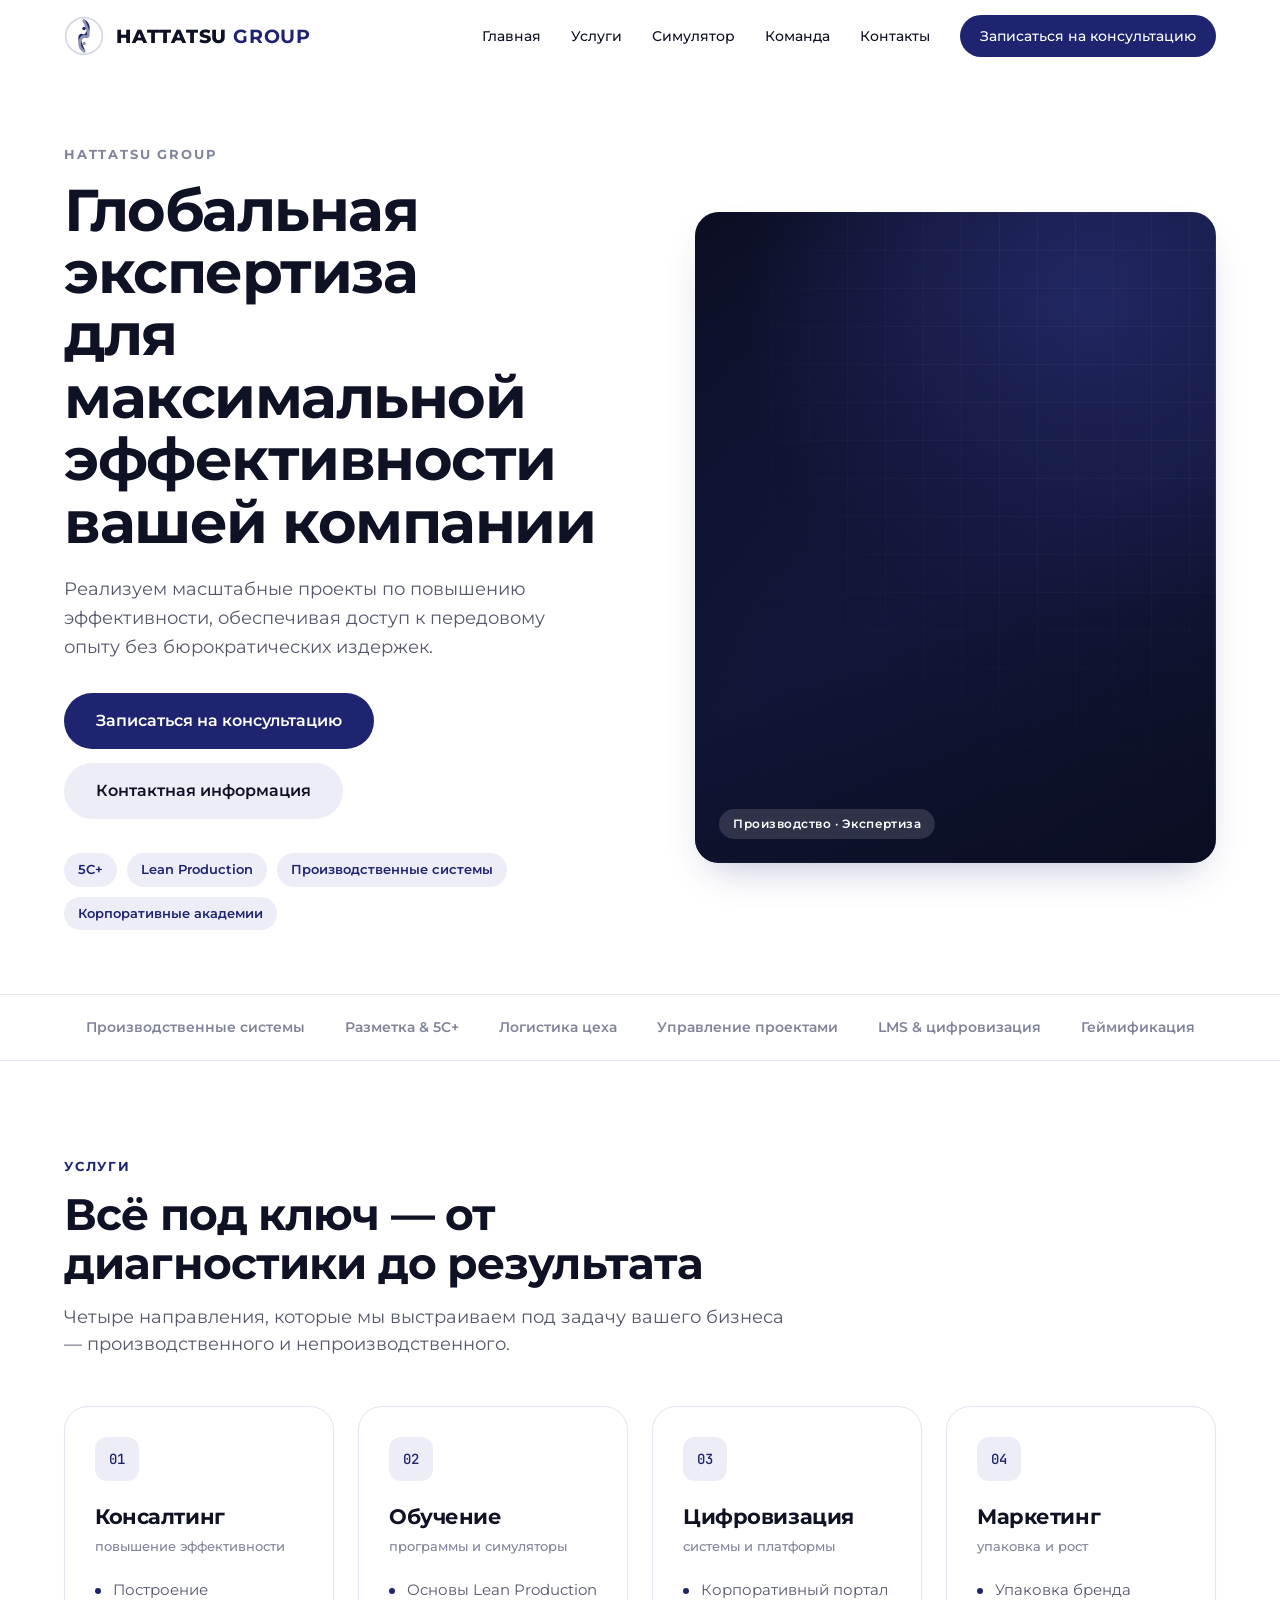
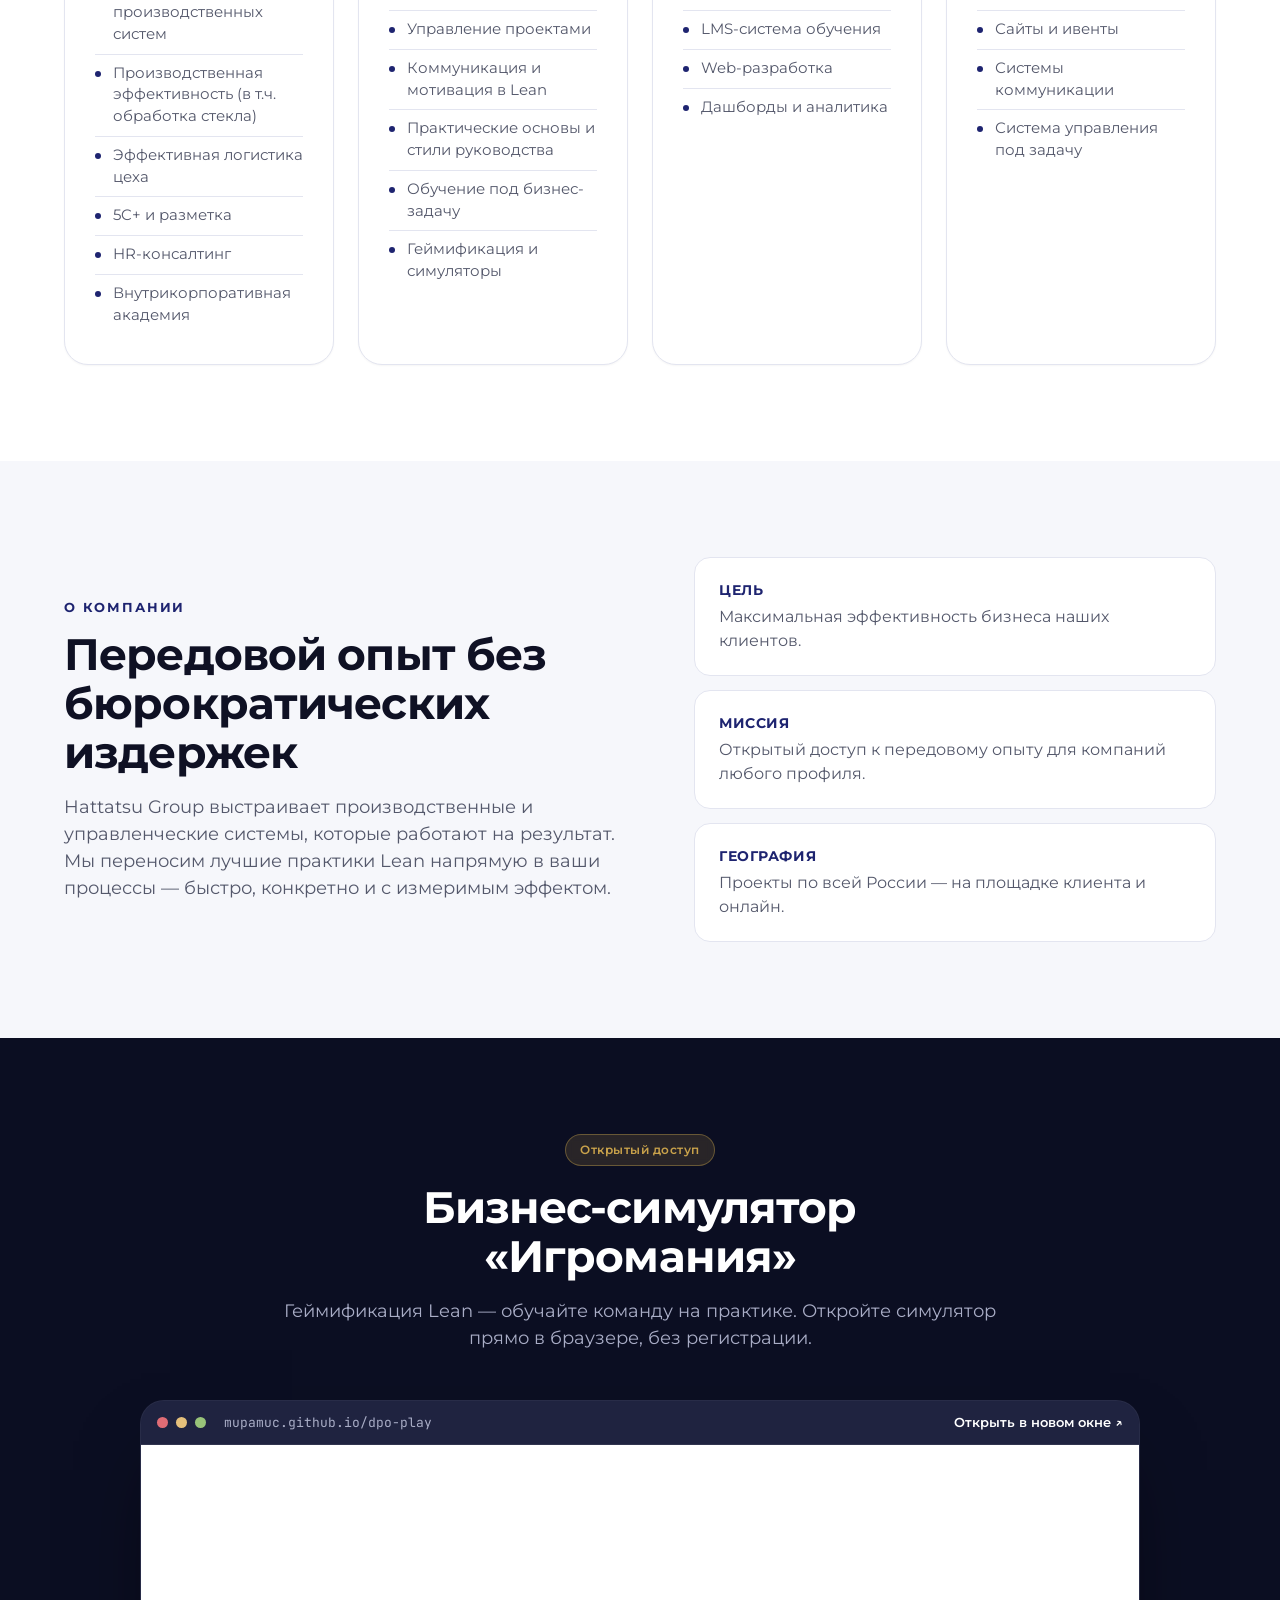
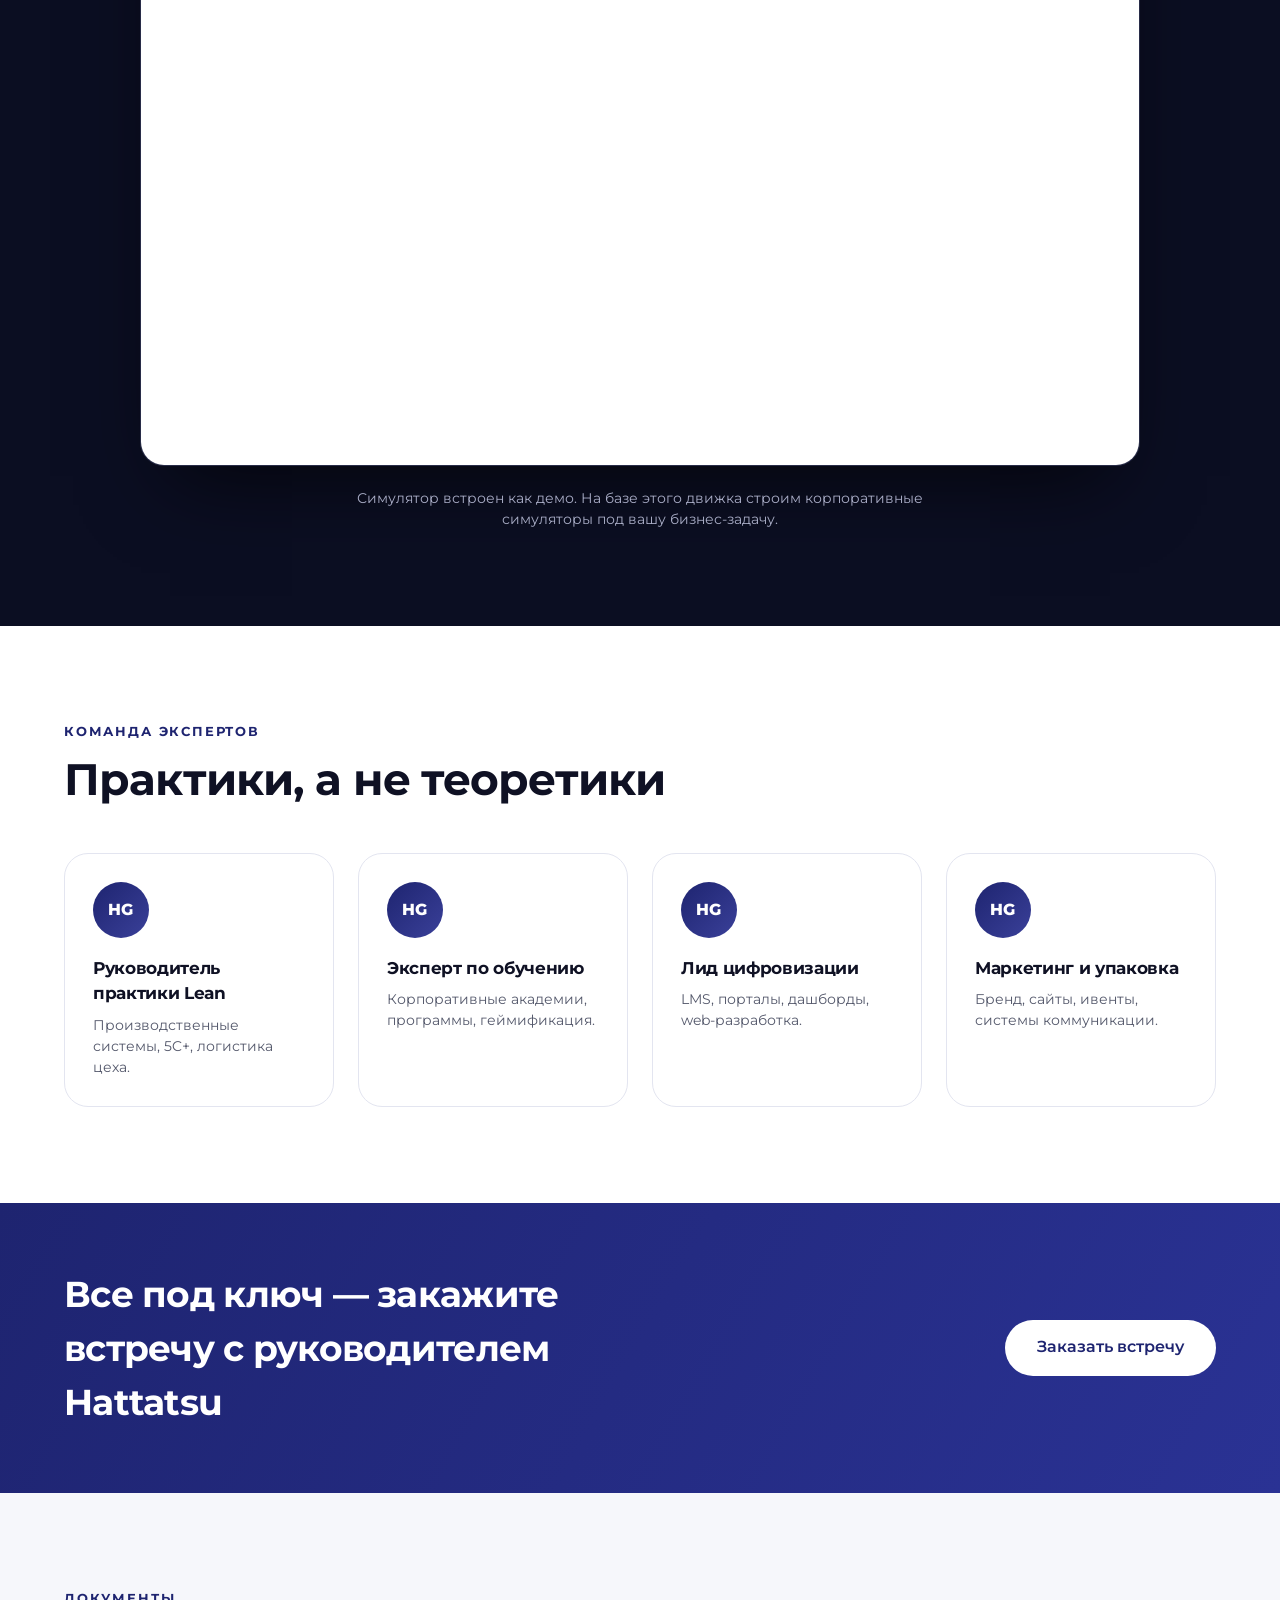
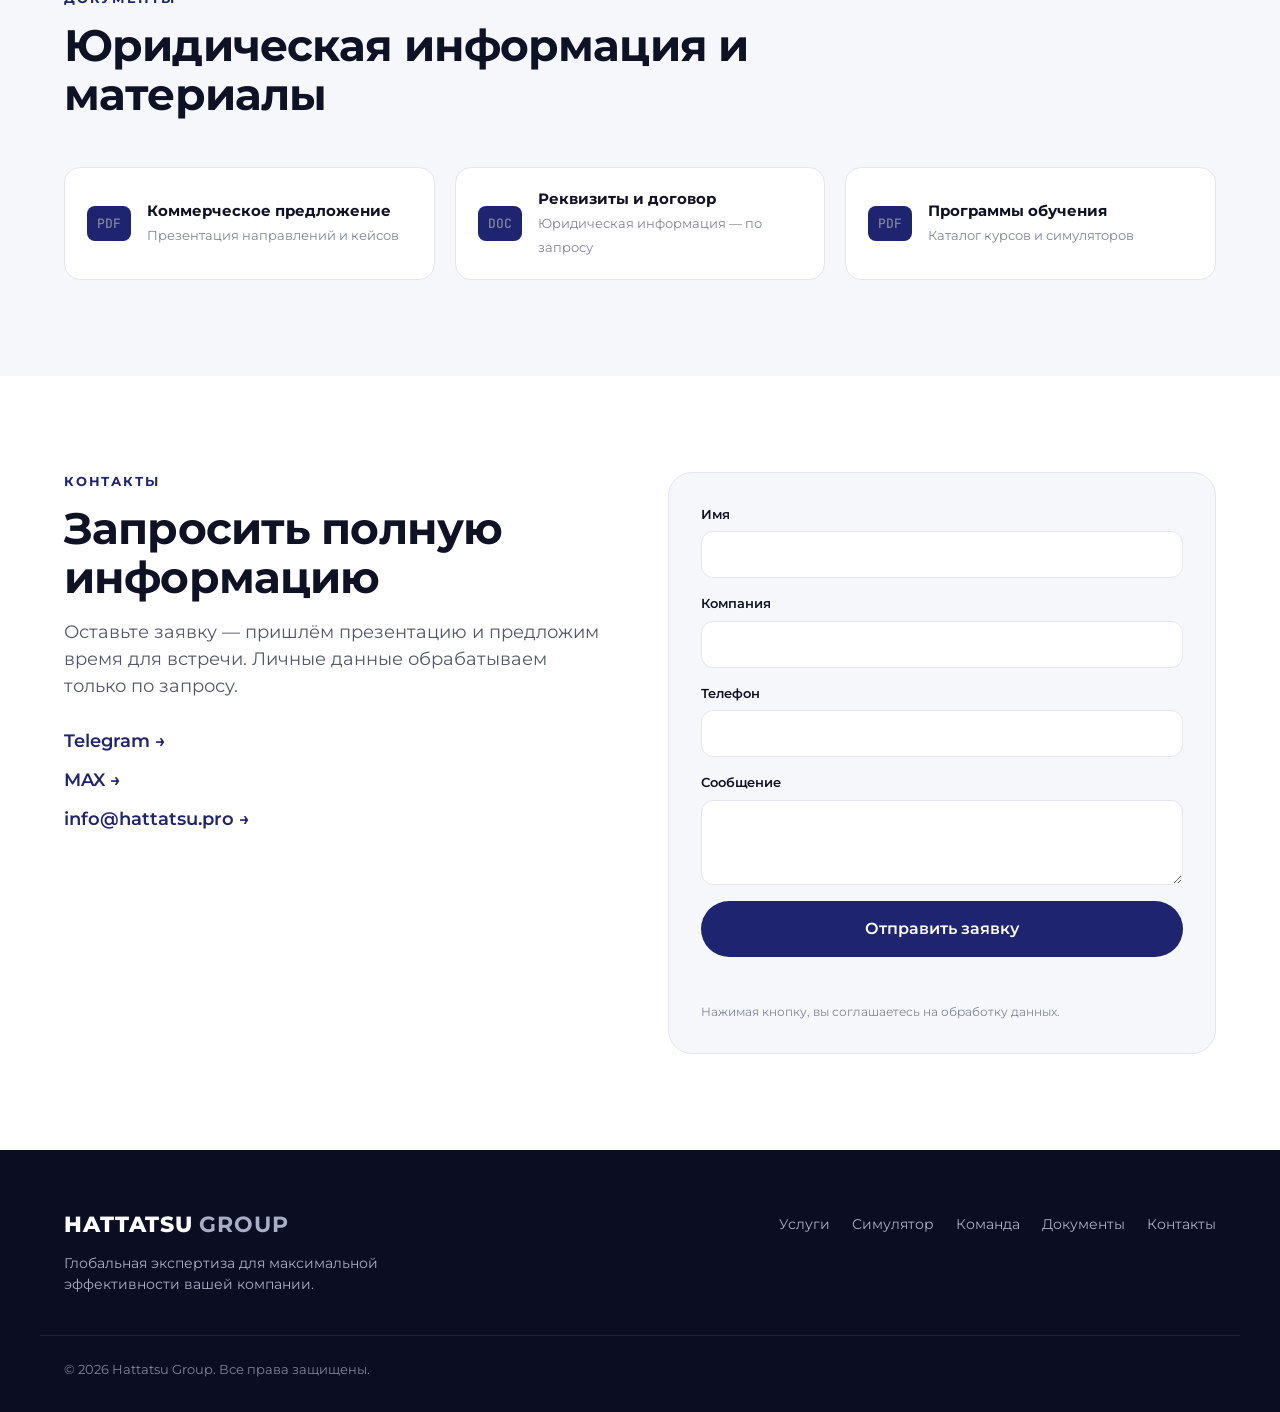
==== index.html @ 52e0bba9 "feat: Hattatsu Group landing page - Homepage per design brief: Coinbase design-system retuned to bra" ====
<!DOCTYPE html>
<html lang="ru">
<head>
  <meta charset="UTF-8" />
  <meta name="viewport" content="width=device-width, initial-scale=1.0" />
  <title>HATTATSU GROUP — Глобальная экспертиза для эффективности вашей компании</title>
  <meta name="description" content="Hattatsu Group — консалтинг и обучение по повышению эффективности производства и бизнеса. Lean Production, производственные системы, цифровизация, корпоративные академии и симуляторы." />
  <meta name="theme-color" content="#1E2470" />
  <link rel="icon" href="data:image/svg+xml,%3Csvg xmlns='http://www.w3.org/2000/svg' viewBox='0 0 48 48'%3E%3Crect width='48' height='48' rx='10' fill='%231E2470'/%3E%3Cpath d='M24 9c6 4 6 12 0 15-6-3-6 5 0 15' fill='none' stroke='white' stroke-width='3' stroke-linecap='round'/%3E%3C/svg%3E" />

  <!-- Open Graph / превью ссылки -->
  <meta property="og:type" content="website" />
  <meta property="og:title" content="HATTATSU GROUP — экспертиза для эффективности вашей компании" />
  <meta property="og:description" content="Консалтинг и обучение: Lean, производственные системы, цифровизация, бизнес-симуляторы. Реализуем масштабные проекты по повышению эффективности." />
  <meta property="og:url" content="https://mupamuc.github.io/hattatsu-site/" />
  <meta property="og:image" content="https://mupamuc.github.io/hattatsu-site/assets/img/og.png" />
  <meta property="og:image:width" content="1200" />
  <meta property="og:image:height" content="630" />
  <meta name="twitter:card" content="summary_large_image" />

  <!-- Montserrat (кириллица) -->
  <link rel="preconnect" href="https://fonts.googleapis.com" />
  <link rel="preconnect" href="https://fonts.gstatic.com" crossorigin />
  <link href="https://fonts.googleapis.com/css2?family=Montserrat:wght@400;500;600;700;800&family=JetBrains+Mono:wght@500&display=swap" rel="stylesheet" />

  <link rel="stylesheet" href="assets/css/styles.css" />
</head>
<body>

  <!-- ===================== NAV ===================== -->
  <header class="nav" id="nav">
    <div class="container nav__inner">
      <a class="brand" href="#top" aria-label="Hattatsu Group — на главную">
        <span class="brand__mark" aria-hidden="true">
          <!-- стилизованная пара кои (koi) -->
          <svg viewBox="0 0 48 48" width="40" height="40">
            <circle cx="24" cy="24" r="22" fill="none" stroke="var(--primary)" stroke-width="2" opacity=".18"/>
            <path d="M24 6c7 4 7 14 0 18-7-4-7 4 0 18" fill="none" stroke="var(--primary)" stroke-width="3.2" stroke-linecap="round"/>
            <path d="M24 42c-7-4-7-14 0-18 7 4 7-4 0-18" fill="none" stroke="var(--steel)" stroke-width="3.2" stroke-linecap="round"/>
            <circle cx="24" cy="15" r="2.1" fill="var(--primary)"/>
            <circle cx="24" cy="33" r="2.1" fill="var(--steel)"/>
          </svg>
        </span>
        <span class="brand__name">HATTATSU<span class="brand__sub">GROUP</span></span>
      </a>

      <nav class="nav__menu" id="navMenu" aria-label="Главное меню">
        <a href="#top">Главная</a>
        <a href="#services">Услуги</a>
        <a href="#simulator">Симулятор</a>
        <a href="#team">Команда</a>
        <a href="#contacts">Контакты</a>
        <a class="btn btn--primary nav__cta" href="#contacts">Записаться на консультацию</a>
      </nav>

      <button class="nav__burger" id="burger" aria-label="Меню" aria-expanded="false">
        <span></span><span></span><span></span>
      </button>
    </div>
  </header>

  <main id="top">

    <!-- ===================== HERO ===================== -->
    <section class="hero">
      <div class="container hero__grid">
        <div class="hero__copy reveal">
          <p class="eyebrow">HATTATSU GROUP</p>
          <h1 class="hero__title">Глобальная экспертиза<br>для максимальной эффективности<br>вашей компании</h1>
          <p class="lead">Реализуем масштабные проекты по повышению эффективности, обеспечивая доступ к передовому опыту без бюрократических издержек.</p>
          <div class="hero__actions">
            <a class="btn btn--primary btn--lg" href="#contacts">Записаться на консультацию</a>
            <a class="btn btn--secondary btn--lg" href="#contacts">Контактная информация</a>
          </div>
          <ul class="hero__chips" aria-label="Направления">
            <li>5C+</li><li>Lean Production</li><li>Производственные системы</li><li>Корпоративные академии</li>
          </ul>
        </div>

        <!-- Затемнённое фото (заглушка под «самурай в цеху»). Подставить реальное фото в --hero-photo -->
        <div class="hero__media reveal" style="--hero-photo:none">
          <div class="hero__photo darken">
            <span class="badge">Производство · Экспертиза</span>
          </div>
        </div>
      </div>
    </section>

    <!-- ===================== ВОЗМОЖНОСТИ (полоса) ===================== -->
    <section class="strip">
      <div class="container strip__inner">
        <span>Производственные системы</span>
        <span>Разметка &amp; 5C+</span>
        <span>Логистика цеха</span>
        <span>Управление проектами</span>
        <span>LMS &amp; цифровизация</span>
        <span>Геймификация</span>
      </div>
    </section>

    <!-- ===================== УСЛУГИ ===================== -->
    <section class="section" id="services">
      <div class="container">
        <header class="section__head reveal">
          <p class="eyebrow eyebrow--accent">Услуги</p>
          <h2 class="section__title">Всё под ключ — от диагностики до результата</h2>
          <p class="section__lead">Четыре направления, которые мы выстраиваем под задачу вашего бизнеса — производственного и непроизводственного.</p>
        </header>

        <div class="cards">
          <article class="card reveal">
            <div class="card__icon">01</div>
            <h3>Консалтинг<span>повышение эффективности</span></h3>
            <ul>
              <li>Построение производственных систем</li>
              <li>Производственная эффективность (в т.ч. обработка стекла)</li>
              <li>Эффективная логистика цеха</li>
              <li>5C+ и разметка</li>
              <li>HR-консалтинг</li>
              <li>Внутрикорпоративная академия</li>
            </ul>
          </article>

          <article class="card reveal">
            <div class="card__icon">02</div>
            <h3>Обучение<span>программы и симуляторы</span></h3>
            <ul>
              <li>Основы Lean Production</li>
              <li>Управление проектами</li>
              <li>Коммуникация и мотивация в Lean</li>
              <li>Практические основы и стили руководства</li>
              <li>Обучение под бизнес-задачу</li>
              <li>Геймификация и симуляторы</li>
            </ul>
          </article>

          <article class="card reveal">
            <div class="card__icon">03</div>
            <h3>Цифровизация<span>системы и платформы</span></h3>
            <ul>
              <li>Корпоративный портал</li>
              <li>LMS-система обучения</li>
              <li>Web-разработка</li>
              <li>Дашборды и аналитика</li>
            </ul>
          </article>

          <article class="card reveal">
            <div class="card__icon">04</div>
            <h3>Маркетинг<span>упаковка и рост</span></h3>
            <ul>
              <li>Упаковка бренда</li>
              <li>Сайты и ивенты</li>
              <li>Системы коммуникации</li>
              <li>Система управления под задачу</li>
            </ul>
          </article>
        </div>
      </div>
    </section>

    <!-- ===================== О КОМПАНИИ ===================== -->
    <section class="section section--soft" id="about">
      <div class="container about__grid">
        <div class="reveal">
          <p class="eyebrow eyebrow--accent">О компании</p>
          <h2 class="section__title">Передовой опыт без бюрократических издержек</h2>
          <p class="section__lead">Hattatsu Group выстраивает производственные и управленческие системы, которые работают на результат. Мы переносим лучшие практики Lean напрямую в ваши процессы — быстро, конкретно и с измеримым эффектом.</p>
        </div>
        <ul class="about__points reveal">
          <li><strong>Цель</strong><span>Максимальная эффективность бизнеса наших клиентов.</span></li>
          <li><strong>Миссия</strong><span>Открытый доступ к передовому опыту для компаний любого профиля.</span></li>
          <li><strong>География</strong><span>Проекты по всей России — на площадке клиента и онлайн.</span></li>
        </ul>
      </div>
    </section>

    <!-- ===================== СИМУЛЯТОР / ИГРА (тёмный блок) ===================== -->
    <section class="section sim" id="simulator">
      <div class="container">
        <header class="section__head reveal">
          <span class="badge badge--gold">Открытый доступ</span>
          <h2 class="section__title section__title--light">Бизнес-симулятор «Игромания»</h2>
          <p class="section__lead section__lead--light">Геймификация Lean — обучайте команду на практике. Откройте симулятор прямо в браузере, без регистрации.</p>
        </header>

        <div class="sim__frame reveal">
          <div class="sim__bar">
            <span class="sim__dot"></span><span class="sim__dot"></span><span class="sim__dot"></span>
            <span class="sim__url">mupamuc.github.io/dpo-play</span>
            <a class="sim__open" href="https://mupamuc.github.io/dpo-play/" target="_blank" rel="noopener">Открыть в новом окне ↗</a>
          </div>
          <!-- iframe грузится по клику/прокрутке, чтобы не блокировать загрузку страницы -->
          <div class="sim__embed" id="simEmbed" data-src="https://mupamuc.github.io/dpo-play/">
            <button class="sim__play" id="simPlay" type="button" aria-label="Запустить симулятор">
              <span class="sim__playicon">▶</span>
              <span>Запустить симулятор</span>
              <small>Открытый доступ · без регистрации</small>
            </button>
          </div>
        </div>
        <p class="sim__note reveal">Симулятор встроен как демо. На базе этого движка строим корпоративные симуляторы под вашу бизнес-задачу.</p>
      </div>
    </section>

    <!-- ===================== КОМАНДА ===================== -->
    <section class="section" id="team">
      <div class="container">
        <header class="section__head reveal">
          <p class="eyebrow eyebrow--accent">Команда экспертов</p>
          <h2 class="section__title">Практики, а не теоретики</h2>
        </header>
        <div class="team">
          <article class="member reveal"><div class="member__ava">HG</div><h3>Руководитель практики Lean</h3><p>Производственные системы, 5C+, логистика цеха.</p></article>
          <article class="member reveal"><div class="member__ava">HG</div><h3>Эксперт по обучению</h3><p>Корпоративные академии, программы, геймификация.</p></article>
          <article class="member reveal"><div class="member__ava">HG</div><h3>Лид цифровизации</h3><p>LMS, порталы, дашборды, web-разработка.</p></article>
          <article class="member reveal"><div class="member__ava">HG</div><h3>Маркетинг и упаковка</h3><p>Бренд, сайты, ивенты, системы коммуникации.</p></article>
        </div>
      </div>
    </section>

    <!-- ===================== CTA-полоса ===================== -->
    <section class="ctaband">
      <div class="container ctaband__inner reveal">
        <h2>Все под ключ — закажите встречу с&nbsp;руководителем Hattatsu</h2>
        <a class="btn btn--light btn--lg" href="#contacts">Заказать встречу</a>
      </div>
    </section>

    <!-- ===================== ДОКУМЕНТЫ (внизу, по правкам) ===================== -->
    <section class="section section--soft" id="docs">
      <div class="container">
        <header class="section__head reveal">
          <p class="eyebrow eyebrow--accent">Документы</p>
          <h2 class="section__title">Юридическая информация и материалы</h2>
        </header>
        <div class="docs">
          <a class="doc reveal" href="#contacts"><span class="doc__ico">PDF</span><div><strong>Коммерческое предложение</strong><span>Презентация направлений и кейсов</span></div></a>
          <a class="doc reveal" href="#contacts"><span class="doc__ico">DOC</span><div><strong>Реквизиты и договор</strong><span>Юридическая информация — по запросу</span></div></a>
          <a class="doc reveal" href="#contacts"><span class="doc__ico">PDF</span><div><strong>Программы обучения</strong><span>Каталог курсов и симуляторов</span></div></a>
        </div>
      </div>
    </section>

    <!-- ===================== КОНТАКТЫ ===================== -->
    <section class="section" id="contacts">
      <div class="container contacts__grid">
        <div class="reveal">
          <p class="eyebrow eyebrow--accent">Контакты</p>
          <h2 class="section__title">Запросить полную информацию</h2>
          <p class="section__lead">Оставьте заявку — пришлём презентацию и предложим время для встречи. Личные данные обрабатываем только по запросу.</p>
          <ul class="contacts__links">
            <li><a href="https://t.me/" target="_blank" rel="noopener">Telegram →</a></li>
            <li><a href="#" rel="noopener">MAX →</a></li>
            <li><a href="mailto:info@hattatsu.pro">info@hattatsu.pro →</a></li>
          </ul>
        </div>

        <form class="form reveal" id="leadForm" novalidate>
          <label>Имя<input type="text" name="name" autocomplete="name" required></label>
          <label>Компания<input type="text" name="company" autocomplete="organization"></label>
          <label>Телефон<input type="tel" name="phone" autocomplete="tel" required></label>
          <label>Сообщение<textarea name="message" rows="3"></textarea></label>
          <button class="btn btn--primary btn--lg" type="submit">Отправить заявку</button>
          <p class="form__status" id="formStatus" role="status" aria-live="polite"></p>
          <p class="form__note">Нажимая кнопку, вы соглашаетесь на обработку данных.</p>
        </form>
      </div>
    </section>
  </main>

  <!-- ===================== FOOTER ===================== -->
  <footer class="footer">
    <div class="container footer__inner">
      <div class="footer__brand">
        <span class="brand__name brand__name--light">HATTATSU<span class="brand__sub">GROUP</span></span>
        <p>Глобальная экспертиза для максимальной эффективности вашей компании.</p>
      </div>
      <nav class="footer__nav" aria-label="Подвал">
        <a href="#services">Услуги</a>
        <a href="#simulator">Симулятор</a>
        <a href="#team">Команда</a>
        <a href="#docs">Документы</a>
        <a href="#contacts">Контакты</a>
      </nav>
    </div>
    <div class="container footer__legal">© <span id="year"></span> Hattatsu Group. Все права защищены.</div>
  </footer>

  <script src="assets/js/main.js"></script>
</body>
</html>
---- assets/css/styles.css ----
/* ============================================================
   HATTATSU GROUP — Coinbase-system base, retuned to navy + Montserrat
   Single brand voltage (navy), white canvas, soft-gray bands,
   full-bleed dark hero/CTA, pill CTAs, 24px cards, 96px rhythm.
   ============================================================ */

:root {
  /* brand voltage */
  --primary: #1e2470;
  --primary-active: #151a54;
  --primary-soft: #d6d8ee;

  /* ink & text */
  --ink: #0f1124;
  --body: #54586b;
  --muted: #80849a;
  --steel: #8e93ad;

  /* surfaces */
  --canvas: #ffffff;
  --surface-soft: #f6f7fb;
  --surface-strong: #ecedf6;
  --hairline: #e3e5f0;

  /* dark surfaces (navy-black) */
  --surface-dark: #0b0e22;
  --surface-dark-elev: #161a38;
  --on-dark: #ffffff;
  --on-dark-soft: #a9adc6;

  /* sparing sub-accent (game / japanese koi) */
  --gold: #c9a24b;

  /* radii */
  --r-md: 12px;
  --r-lg: 16px;
  --r-xl: 24px;
  --pill: 100px;

  /* layout */
  --container: 1200px;
  --section: 96px;

  --shadow-card: 0 1px 2px rgba(15,17,36,.04);
  --shadow-lift: 0 18px 40px -18px rgba(30,36,112,.35);
}

/* ---------- reset ---------- */
*, *::before, *::after { box-sizing: border-box; }
html { scroll-behavior: smooth; scroll-padding-top: 88px; -webkit-text-size-adjust: 100%; }
body {
  margin: 0;
  font-family: "Montserrat", -apple-system, "Segoe UI", Roboto, Arial, sans-serif;
  font-size: 16px; line-height: 1.5;
  color: var(--body); background: var(--canvas);
  -webkit-font-smoothing: antialiased;
}
img, svg, iframe { display: block; max-width: 100%; }
a { color: inherit; text-decoration: none; }
ul { margin: 0; padding: 0; list-style: none; }
h1, h2, h3 { color: var(--ink); margin: 0; font-weight: 700; letter-spacing: -.02em; }

.container { width: 100%; max-width: var(--container); margin-inline: auto; padding-inline: 24px; }

/* ---------- buttons (pill) ---------- */
.btn {
  display: inline-flex; align-items: center; justify-content: center;
  gap: 8px; font-family: inherit; font-weight: 600; font-size: 16px; line-height: 1.15;
  border: 0; border-radius: var(--pill); padding: 12px 22px; height: 46px;
  cursor: pointer; transition: transform .18s ease, background-color .18s ease, box-shadow .18s ease, color .18s ease;
  white-space: nowrap;
}
.btn--lg { height: 56px; padding: 16px 32px; }
.btn--primary { background: var(--primary); color: #fff; }
.btn--primary:hover { background: var(--primary-active); transform: translateY(-1px); box-shadow: var(--shadow-lift); }
.btn--secondary { background: var(--surface-strong); color: var(--ink); }
.btn--secondary:hover { background: var(--hairline); transform: translateY(-1px); }
.btn--light { background: #fff; color: var(--primary); }
.btn--light:hover { transform: translateY(-1px); box-shadow: 0 18px 40px -18px rgba(0,0,0,.5); }

/* ---------- eyebrow / badges ---------- */
.eyebrow { margin: 0 0 14px; font-size: 13px; font-weight: 700; letter-spacing: .14em; text-transform: uppercase; color: var(--muted); }
.eyebrow--accent { color: var(--primary); }
.badge {
  display: inline-flex; align-items: center; font-size: 12px; font-weight: 600;
  letter-spacing: .04em; padding: 6px 14px; border-radius: var(--pill);
  background: rgba(255,255,255,.14); color: #fff; backdrop-filter: blur(4px);
}
.badge--gold { background: rgba(201,162,75,.16); color: var(--gold); border: 1px solid rgba(201,162,75,.4); margin-bottom: 18px; }

/* ============================================================
   NAV
   ============================================================ */
.nav {
  position: sticky; top: 0; z-index: 50;
  background: rgba(255,255,255,.86); backdrop-filter: blur(10px);
  border-bottom: 1px solid transparent; transition: border-color .25s, box-shadow .25s;
}
.nav.is-scrolled { border-bottom-color: var(--hairline); box-shadow: 0 2px 18px -12px rgba(15,17,36,.4); }
.nav__inner { display: flex; align-items: center; justify-content: space-between; height: 72px; }

.brand { display: inline-flex; align-items: center; gap: 12px; }
.brand__mark svg { animation: koi-float 6s ease-in-out infinite; transform-origin: center; }
@keyframes koi-float { 0%,100% { transform: translateY(0) rotate(0); } 50% { transform: translateY(-3px) rotate(-3deg); } }
.brand:hover .brand__mark svg { animation-duration: 2.4s; }
.brand__name { font-weight: 800; letter-spacing: .04em; color: var(--ink); font-size: 19px; line-height: 1; }
.brand__sub { color: var(--primary); margin-left: 6px; font-weight: 700; }
.brand__name--light { color: #fff; font-size: 22px; }
.brand__name--light .brand__sub { color: var(--on-dark-soft); }

.nav__menu { display: flex; align-items: center; gap: 30px; }
.nav__menu a { font-size: 14px; font-weight: 500; color: var(--ink); transition: color .15s; }
.nav__menu a:hover { color: var(--primary); }
.nav__cta { color: #fff !important; font-size: 14px; height: 42px; padding: 10px 20px; }
.nav__cta:hover { color: #fff !important; }

.nav__burger { display: none; flex-direction: column; gap: 5px; width: 44px; height: 44px; background: none; border: 0; cursor: pointer; align-items: center; justify-content: center; }
.nav__burger span { width: 24px; height: 2px; background: var(--ink); border-radius: 2px; transition: .25s; }
.nav__burger[aria-expanded="true"] span:nth-child(1) { transform: translateY(7px) rotate(45deg); }
.nav__burger[aria-expanded="true"] span:nth-child(2) { opacity: 0; }
.nav__burger[aria-expanded="true"] span:nth-child(3) { transform: translateY(-7px) rotate(-45deg); }

/* ============================================================
   HERO (split: white copy | darkened photo)
   ============================================================ */
.hero { padding: 72px 0 64px; overflow: hidden; }
.hero__grid { display: grid; grid-template-columns: 1.05fr .95fr; gap: 56px; align-items: center; }
.hero__title { font-size: clamp(34px, 4.6vw, 60px); line-height: 1.06; font-weight: 700; letter-spacing: -.025em; }
.lead { font-size: 18px; line-height: 1.6; color: var(--body); margin: 22px 0 0; max-width: 30em; }
.hero__actions { display: flex; flex-wrap: wrap; gap: 14px; margin-top: 32px; }
.hero__chips { display: flex; flex-wrap: wrap; gap: 10px; margin-top: 34px; }
.hero__chips li { font-size: 13px; font-weight: 600; color: var(--primary); background: var(--surface-strong); padding: 7px 14px; border-radius: var(--pill); }

.hero__media { position: relative; }
.hero__photo {
  position: relative; aspect-ratio: 4/5; border-radius: var(--r-xl); overflow: hidden;
  background:
    var(--hero-photo, none),
    radial-gradient(120% 90% at 75% 15%, #2b327f 0%, transparent 55%),
    linear-gradient(150deg, #0b0e22 0%, #1a2056 55%, #0b0e22 100%);
  background-size: cover; background-position: center;
  box-shadow: var(--shadow-lift);
  display: flex; align-items: flex-end; padding: 24px;
}
.hero__photo::before { /* faint industrial grid texture */
  content: ""; position: absolute; inset: 0;
  background-image: linear-gradient(rgba(255,255,255,.05) 1px, transparent 1px), linear-gradient(90deg, rgba(255,255,255,.05) 1px, transparent 1px);
  background-size: 38px 38px; mask-image: radial-gradient(90% 90% at 70% 30%, #000 30%, transparent 80%);
}
/* darken utility — для всех будущих фото (как в презентациях) */
.darken::after { content: ""; position: absolute; inset: 0; background: linear-gradient(180deg, rgba(11,14,34,.25) 0%, rgba(11,14,34,.72) 100%); }
.darken > * { position: relative; z-index: 1; }

/* ---------- capability strip ---------- */
.strip { border-block: 1px solid var(--hairline); background: var(--canvas); }
.strip__inner { display: flex; flex-wrap: wrap; gap: 14px 40px; justify-content: center; padding: 22px 24px; }
.strip__inner span { font-size: 14px; font-weight: 600; color: var(--muted); }

/* ============================================================
   SECTIONS
   ============================================================ */
.section { padding: var(--section) 0; }
.section--soft { background: var(--surface-soft); }
.section__head { max-width: 720px; margin-bottom: 48px; }
.section__title { font-size: clamp(28px, 3.4vw, 44px); line-height: 1.12; font-weight: 700; }
.section__title--light { color: #fff; }
.section__lead { font-size: 18px; color: var(--body); margin: 16px 0 0; }
.section__lead--light { color: var(--on-dark-soft); }

/* ---------- service cards (hover highlight, per request) ---------- */
.cards { display: grid; grid-template-columns: repeat(4, 1fr); gap: 24px; }
.card {
  background: var(--canvas); border: 1px solid var(--hairline); border-radius: var(--r-xl);
  padding: 30px; box-shadow: var(--shadow-card);
  transition: transform .22s ease, box-shadow .22s ease, border-color .22s ease;
}
.card:hover { transform: translateY(-6px); border-color: var(--primary); box-shadow: var(--shadow-lift); }
.card__icon { font-family: "JetBrains Mono", monospace; font-size: 14px; font-weight: 500; color: var(--primary); background: var(--surface-strong); width: 44px; height: 44px; border-radius: var(--r-md); display: grid; place-items: center; margin-bottom: 20px; transition: background .22s, color .22s; }
.card:hover .card__icon { background: var(--primary); color: #fff; }
.card h3 { font-size: 21px; margin-bottom: 16px; display: flex; flex-direction: column; gap: 4px; }
.card h3 span { font-size: 13px; font-weight: 500; color: var(--muted); letter-spacing: 0; }
.card ul li { font-size: 14.5px; color: var(--body); padding: 8px 0 8px 18px; position: relative; border-top: 1px solid var(--hairline); }
.card ul li:first-child { border-top: 0; }
.card ul li::before { content: ""; position: absolute; left: 0; top: 16px; width: 6px; height: 6px; border-radius: 50%; background: var(--primary); }

/* ---------- about ---------- */
.about__grid { display: grid; grid-template-columns: 1.1fr 1fr; gap: 56px; align-items: center; }
.about__points { display: grid; gap: 14px; }
.about__points li { background: var(--canvas); border: 1px solid var(--hairline); border-radius: var(--r-lg); padding: 22px 24px; display: grid; gap: 4px; }
.about__points strong { color: var(--primary); font-size: 14px; letter-spacing: .04em; text-transform: uppercase; }
.about__points span { color: var(--body); }

/* ============================================================
   SIMULATOR (dark band + embedded game)
   ============================================================ */
.sim { background: var(--surface-dark); position: relative; }
.sim .section__head { margin-inline: auto; text-align: center; }
.sim__frame { max-width: 1000px; margin: 0 auto; background: var(--surface-dark-elev); border: 1px solid rgba(255,255,255,.08); border-radius: var(--r-xl); overflow: hidden; box-shadow: 0 40px 80px -30px rgba(0,0,0,.7); }
.sim__bar { display: flex; align-items: center; gap: 8px; padding: 12px 16px; background: rgba(255,255,255,.04); border-bottom: 1px solid rgba(255,255,255,.08); }
.sim__dot { width: 11px; height: 11px; border-radius: 50%; background: #3a3f63; }
.sim__dot:nth-child(1){ background:#e06c75 } .sim__dot:nth-child(2){ background:#e5c07b } .sim__dot:nth-child(3){ background:#98c379 }
.sim__url { margin-left: 10px; font-family: "JetBrains Mono", monospace; font-size: 13px; color: var(--on-dark-soft); }
.sim__open { margin-left: auto; font-size: 13px; font-weight: 600; color: #fff; }
.sim__open:hover { color: var(--gold); }
.sim__frame iframe { width: 100%; height: 620px; border: 0; background: #fff; display: block; }
.sim__embed { width: 100%; height: 620px; display: grid; place-items: center; background:
  radial-gradient(120% 120% at 50% 0%, #1a2056 0%, transparent 60%), var(--surface-dark-elev); }
.sim__play { display: grid; gap: 8px; justify-items: center; padding: 28px 40px; cursor: pointer;
  background: rgba(255,255,255,.04); border: 1px solid rgba(255,255,255,.14); border-radius: var(--r-xl);
  color: #fff; font-family: inherit; transition: transform .2s, border-color .2s, background .2s; }
.sim__play:hover { transform: translateY(-3px); border-color: var(--gold); background: rgba(255,255,255,.07); }
.sim__playicon { width: 58px; height: 58px; border-radius: 50%; background: var(--primary); display: grid; place-items: center; font-size: 20px; padding-left: 4px; }
.sim__play > span:not(.sim__playicon) { font-size: 18px; font-weight: 700; }
.sim__play small { color: var(--on-dark-soft); font-size: 13px; font-weight: 500; }
.sim__note { text-align: center; color: var(--on-dark-soft); font-size: 14px; margin: 22px auto 0; max-width: 640px; }

/* ---------- team ---------- */
.team { display: grid; grid-template-columns: repeat(4, 1fr); gap: 24px; }
.member { background: var(--canvas); border: 1px solid var(--hairline); border-radius: var(--r-xl); padding: 28px; transition: transform .22s, box-shadow .22s; }
.member:hover { transform: translateY(-6px); box-shadow: var(--shadow-lift); }
.member__ava { width: 56px; height: 56px; border-radius: 50%; background: linear-gradient(135deg, var(--primary), #3a4099); color: #fff; display: grid; place-items: center; font-weight: 800; letter-spacing: .04em; margin-bottom: 18px; }
.member h3 { font-size: 17px; margin-bottom: 8px; }
.member p { font-size: 14px; margin: 0; }

/* ---------- CTA band ---------- */
.ctaband { background: linear-gradient(120deg, var(--primary) 0%, #2a3294 100%); color: #fff; }
.ctaband__inner { display: flex; align-items: center; justify-content: space-between; gap: 32px; padding: 64px 24px; flex-wrap: wrap; }
.ctaband h2 { color: #fff; font-size: clamp(24px, 3vw, 36px); max-width: 18em; }

/* ---------- docs ---------- */
.docs { display: grid; grid-template-columns: repeat(3, 1fr); gap: 20px; }
.doc { display: flex; gap: 16px; align-items: center; background: var(--canvas); border: 1px solid var(--hairline); border-radius: var(--r-lg); padding: 20px 22px; transition: transform .2s, border-color .2s, box-shadow .2s; }
.doc:hover { transform: translateY(-4px); border-color: var(--primary); box-shadow: var(--shadow-lift); }
.doc__ico { font-family: "JetBrains Mono", monospace; font-size: 12px; font-weight: 500; color: #fff; background: var(--primary); padding: 8px 10px; border-radius: 8px; }
.doc strong { display: block; color: var(--ink); font-size: 15px; }
.doc span { font-size: 13px; color: var(--muted); }

/* ---------- contacts ---------- */
.contacts__grid { display: grid; grid-template-columns: 1fr 1fr; gap: 56px; }
.contacts__links { margin-top: 28px; display: grid; gap: 12px; }
.contacts__links a { font-size: 18px; font-weight: 600; color: var(--primary); }
.contacts__links a:hover { color: var(--primary-active); }
.form { display: grid; gap: 16px; background: var(--surface-soft); border: 1px solid var(--hairline); border-radius: var(--r-xl); padding: 32px; }
.form label { display: grid; gap: 7px; font-size: 13px; font-weight: 600; color: var(--ink); }
.form input, .form textarea { font-family: inherit; font-size: 15px; color: var(--ink); background: #fff; border: 1px solid var(--hairline); border-radius: var(--r-md); padding: 13px 15px; transition: border-color .15s, box-shadow .15s; }
.form input:focus, .form textarea:focus { outline: 0; border-color: var(--primary); box-shadow: 0 0 0 3px rgba(30,36,112,.12); }
.form textarea { resize: vertical; }
.form__note { font-size: 12px; color: var(--muted); margin: 0; }
.form__status { font-size: 13px; font-weight: 600; margin: 0; min-height: 1.1em; color: var(--primary); }

/* ============================================================
   FOOTER
   ============================================================ */
.footer { background: var(--surface-dark); color: var(--on-dark-soft); padding: 64px 0 32px; }
.footer__inner { display: flex; justify-content: space-between; gap: 40px; flex-wrap: wrap; padding-bottom: 40px; border-bottom: 1px solid rgba(255,255,255,.08); }
.footer__brand p { max-width: 28em; margin: 14px 0 0; font-size: 14px; }
.footer__nav { display: flex; flex-wrap: wrap; gap: 22px; align-items: flex-start; }
.footer__nav a { font-size: 14px; color: var(--on-dark-soft); }
.footer__nav a:hover { color: #fff; }
.footer__legal { padding-top: 24px; font-size: 13px; color: var(--muted); }

/* ============================================================
   REVEAL ANIMATION
   ============================================================ */
.reveal { opacity: 0; transform: translateY(24px); transition: opacity .6s ease, transform .6s ease; }
.reveal.is-in { opacity: 1; transform: none; }
@media (prefers-reduced-motion: reduce) {
  .reveal { opacity: 1; transform: none; transition: none; }
  .brand__mark svg { animation: none; }
  html { scroll-behavior: auto; }
}

/* ============================================================
   RESPONSIVE
   ============================================================ */
@media (max-width: 1024px) {
  .cards, .team { grid-template-columns: repeat(2, 1fr); }
  .docs { grid-template-columns: 1fr; }
}
@media (max-width: 860px) {
  :root { --section: 64px; }
  .nav__menu { position: fixed; inset: 72px 0 auto 0; flex-direction: column; align-items: stretch; gap: 0; background: #fff; border-bottom: 1px solid var(--hairline); padding: 12px 24px 24px; transform: translateY(-130%); transition: transform .3s ease; box-shadow: 0 20px 40px -20px rgba(15,17,36,.4); }
  .nav__menu.is-open { transform: none; }
  .nav__menu a { padding: 14px 0; border-bottom: 1px solid var(--hairline); font-size: 16px; }
  .nav__cta { margin-top: 12px; border: 0; }
  .nav__burger { display: flex; }
  .hero__grid, .about__grid, .contacts__grid { grid-template-columns: 1fr; gap: 40px; }
  .hero__media { order: -1; }
  .hero__photo { aspect-ratio: 16/11; }
  .ctaband__inner { flex-direction: column; align-items: flex-start; }
}
@media (max-width: 540px) {
  .cards, .team { grid-template-columns: 1fr; }
  .sim__frame iframe { height: 460px; }
  .hero__actions .btn { flex: 1; }
}
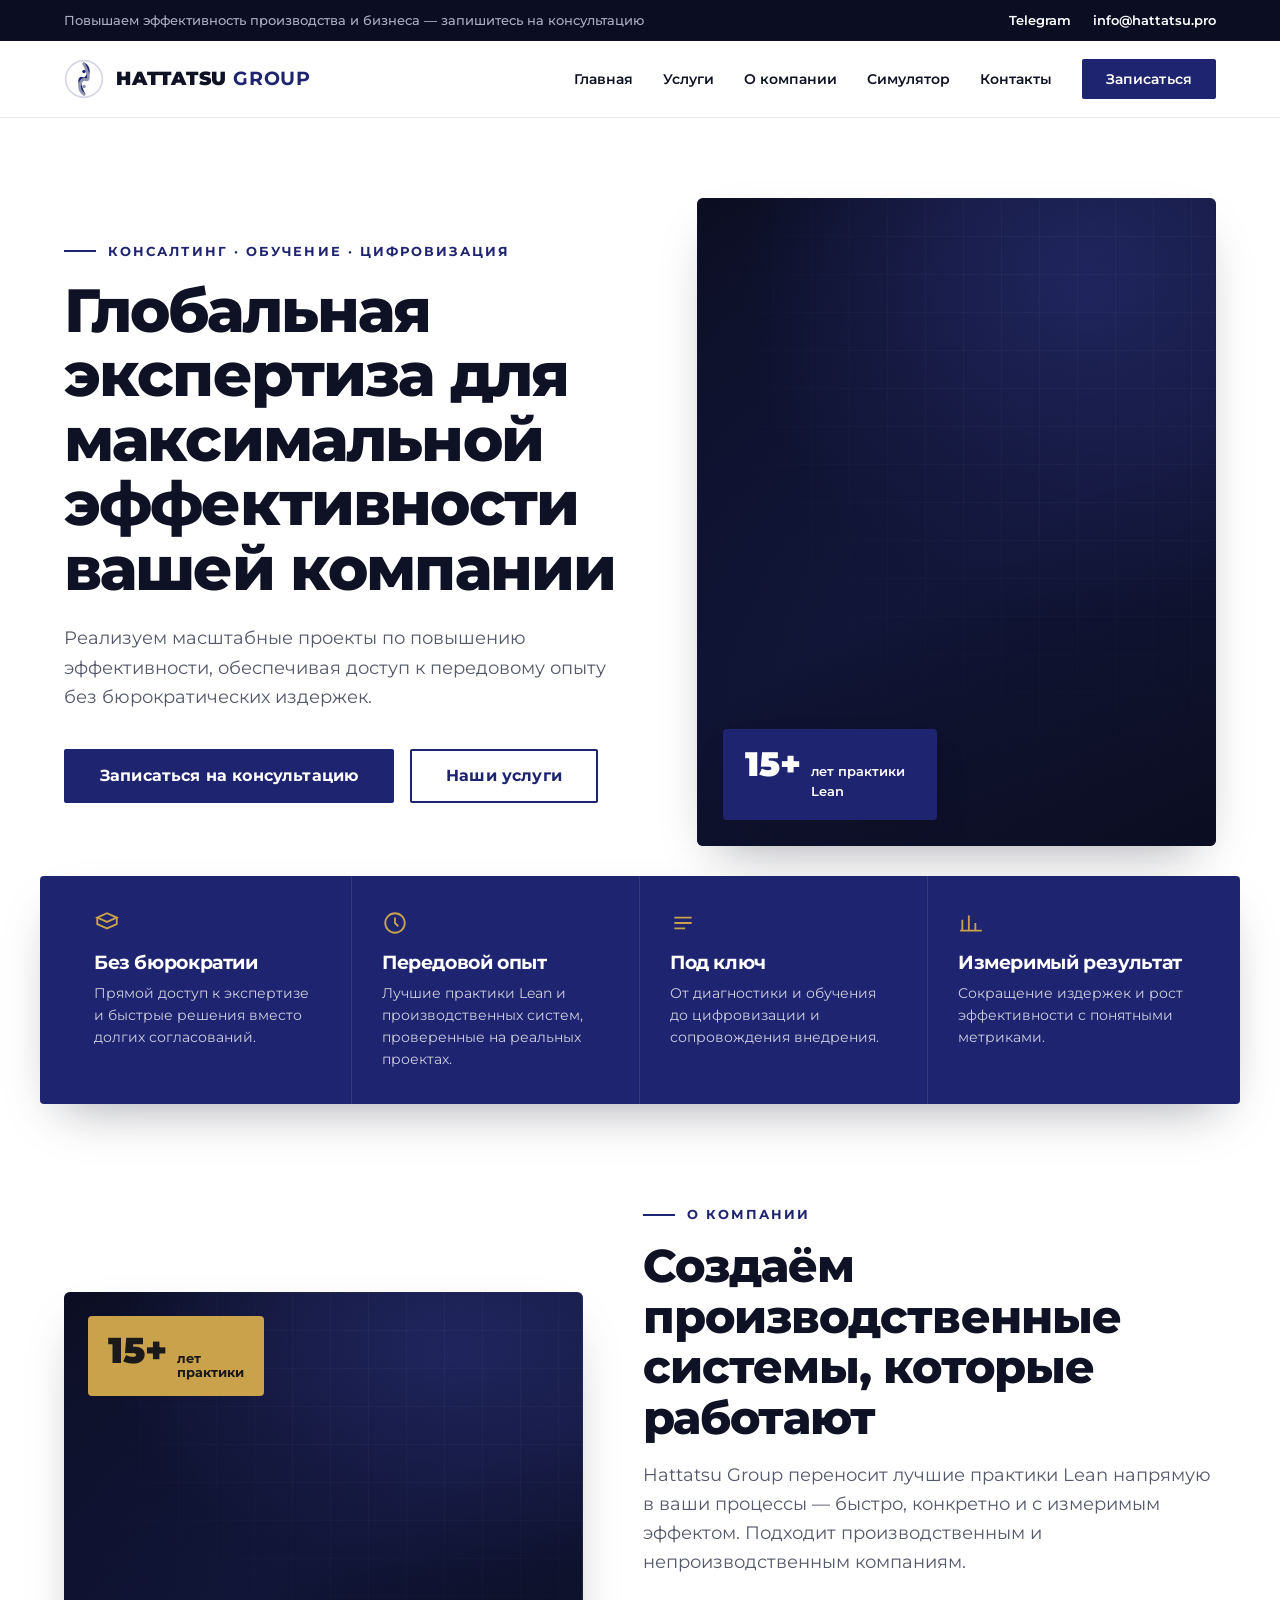
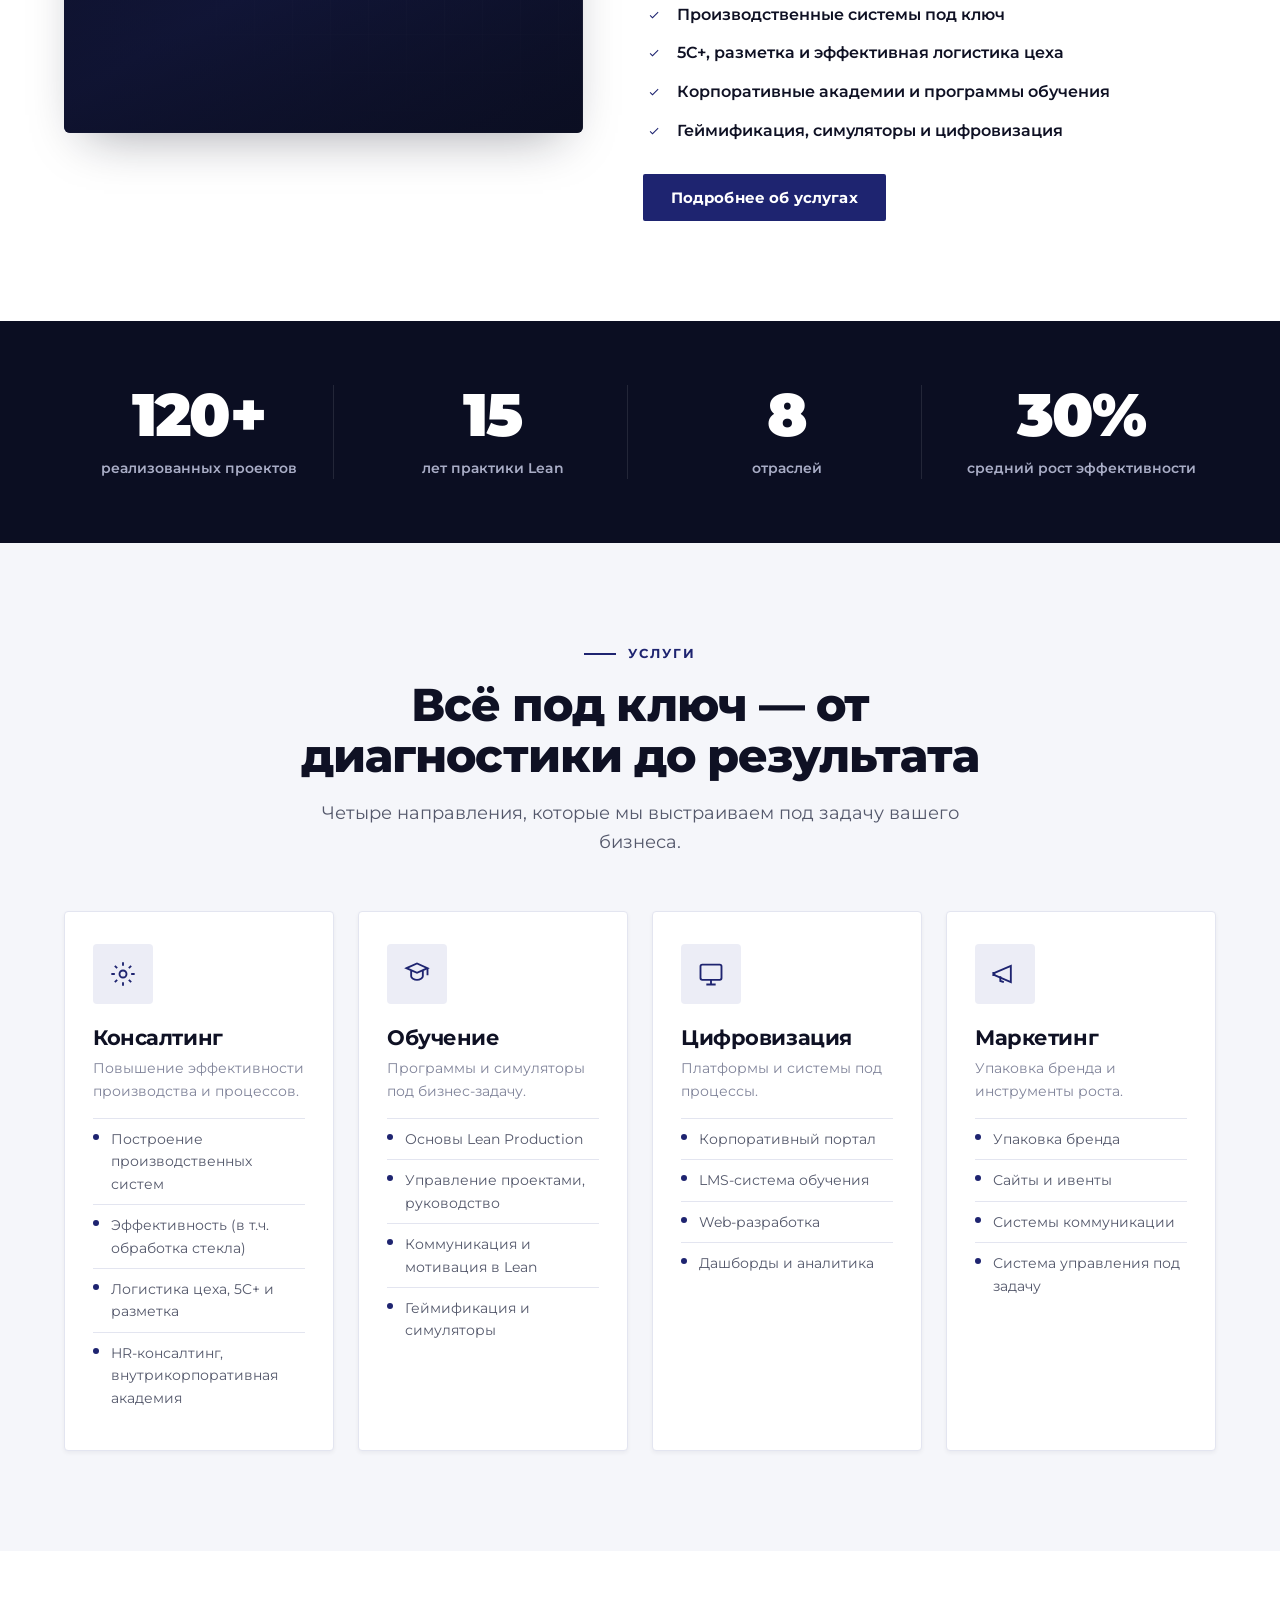
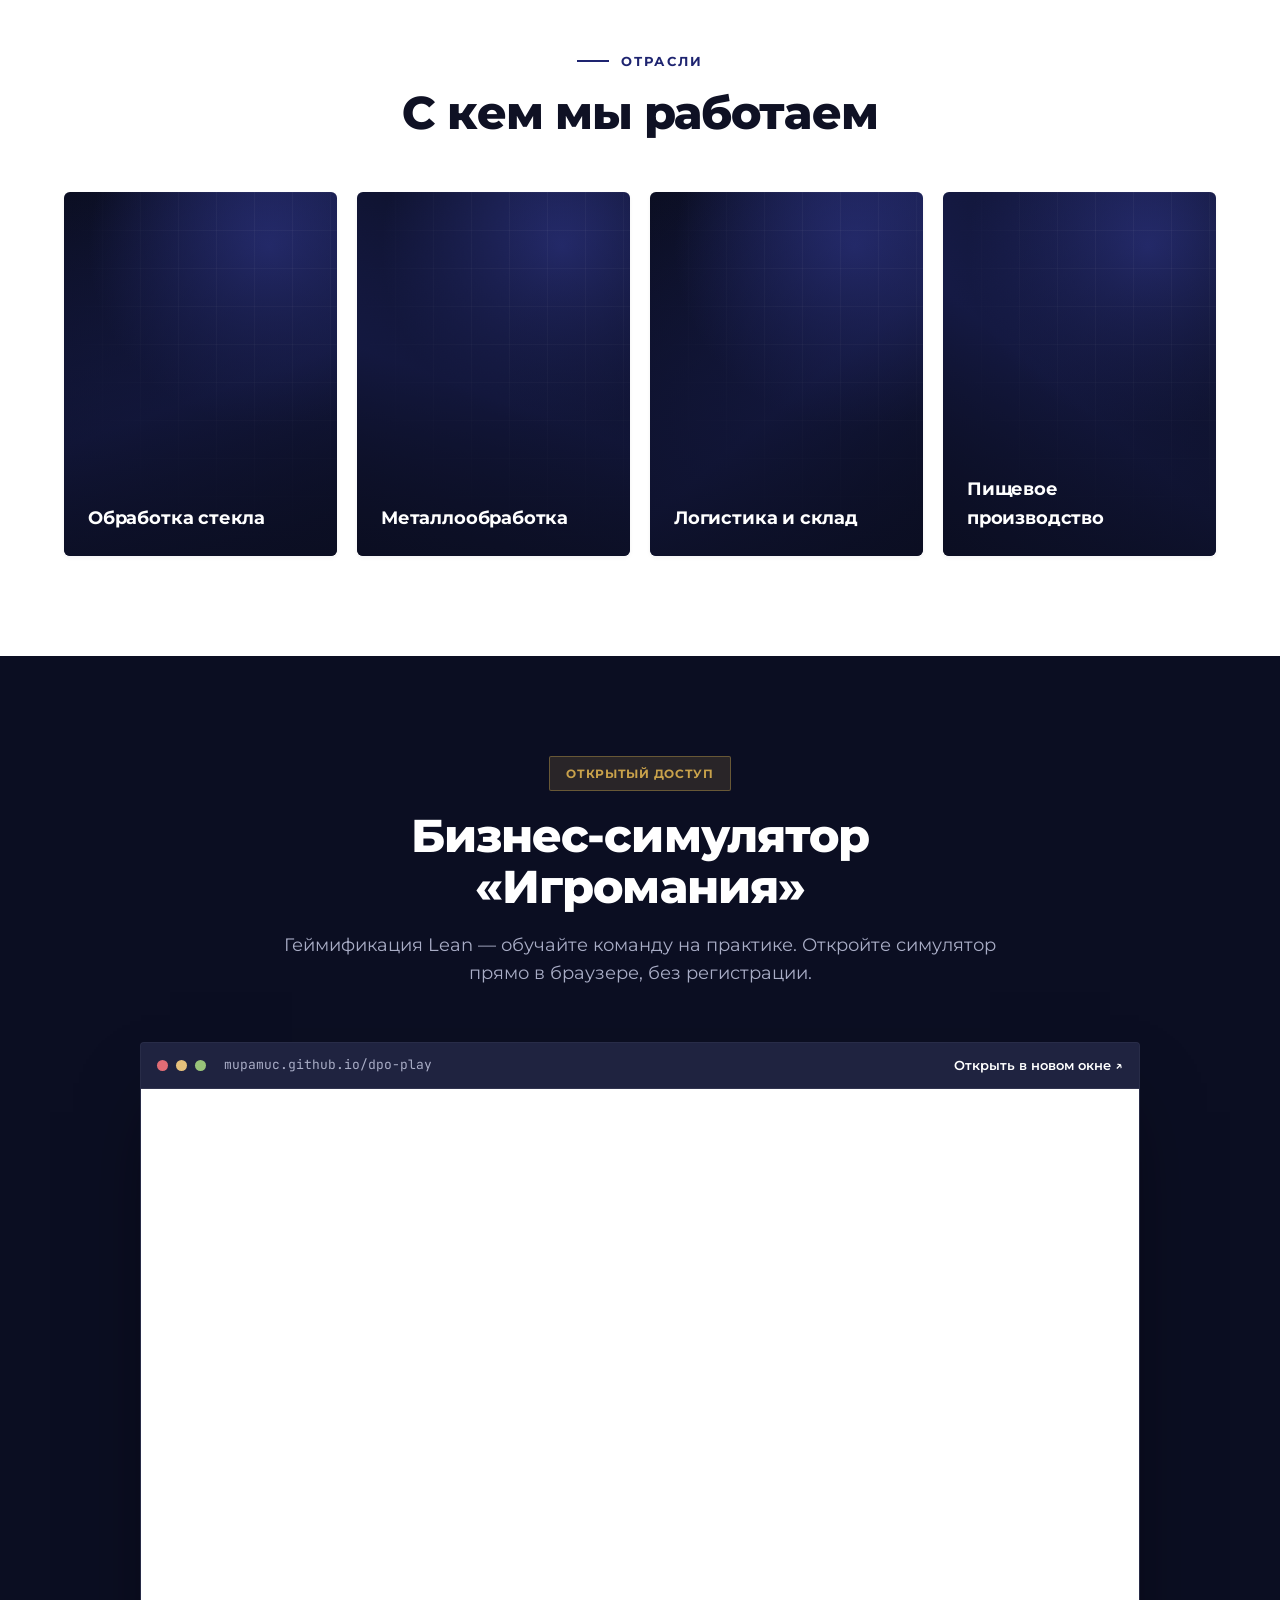
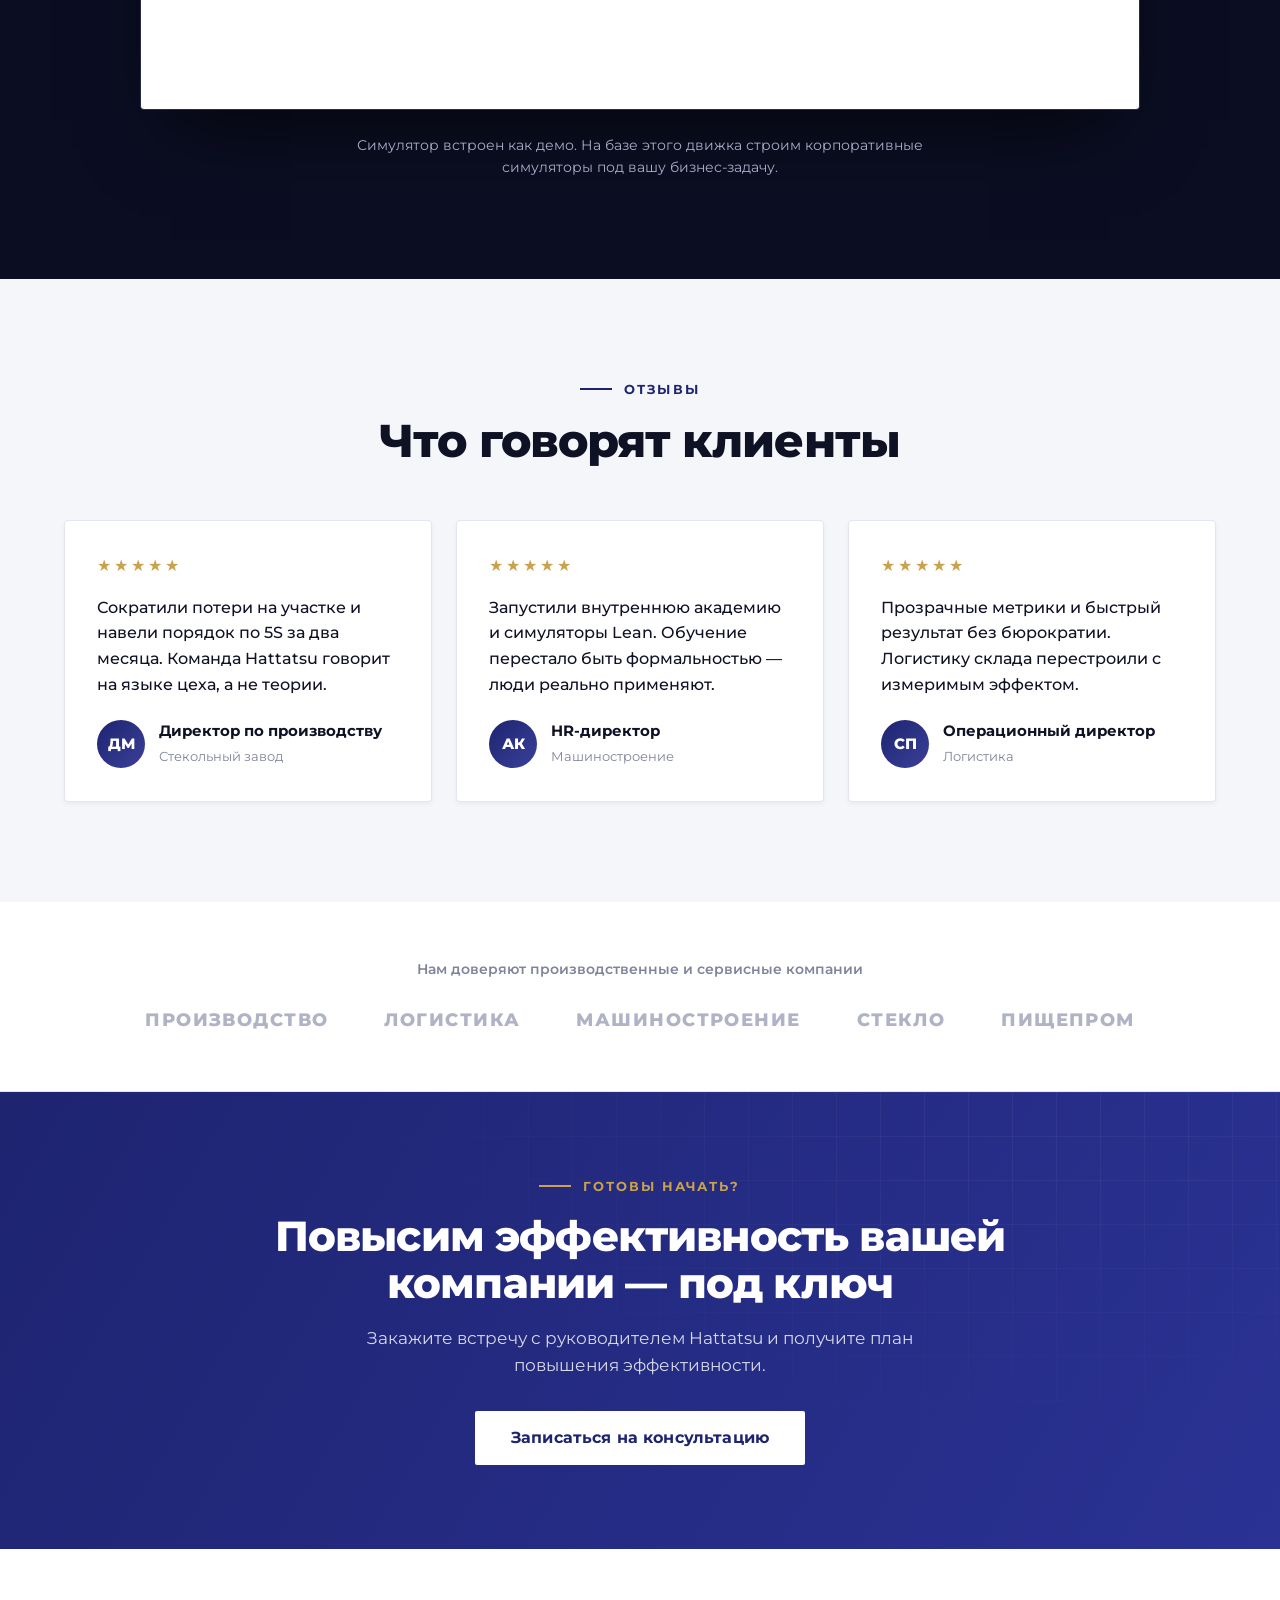
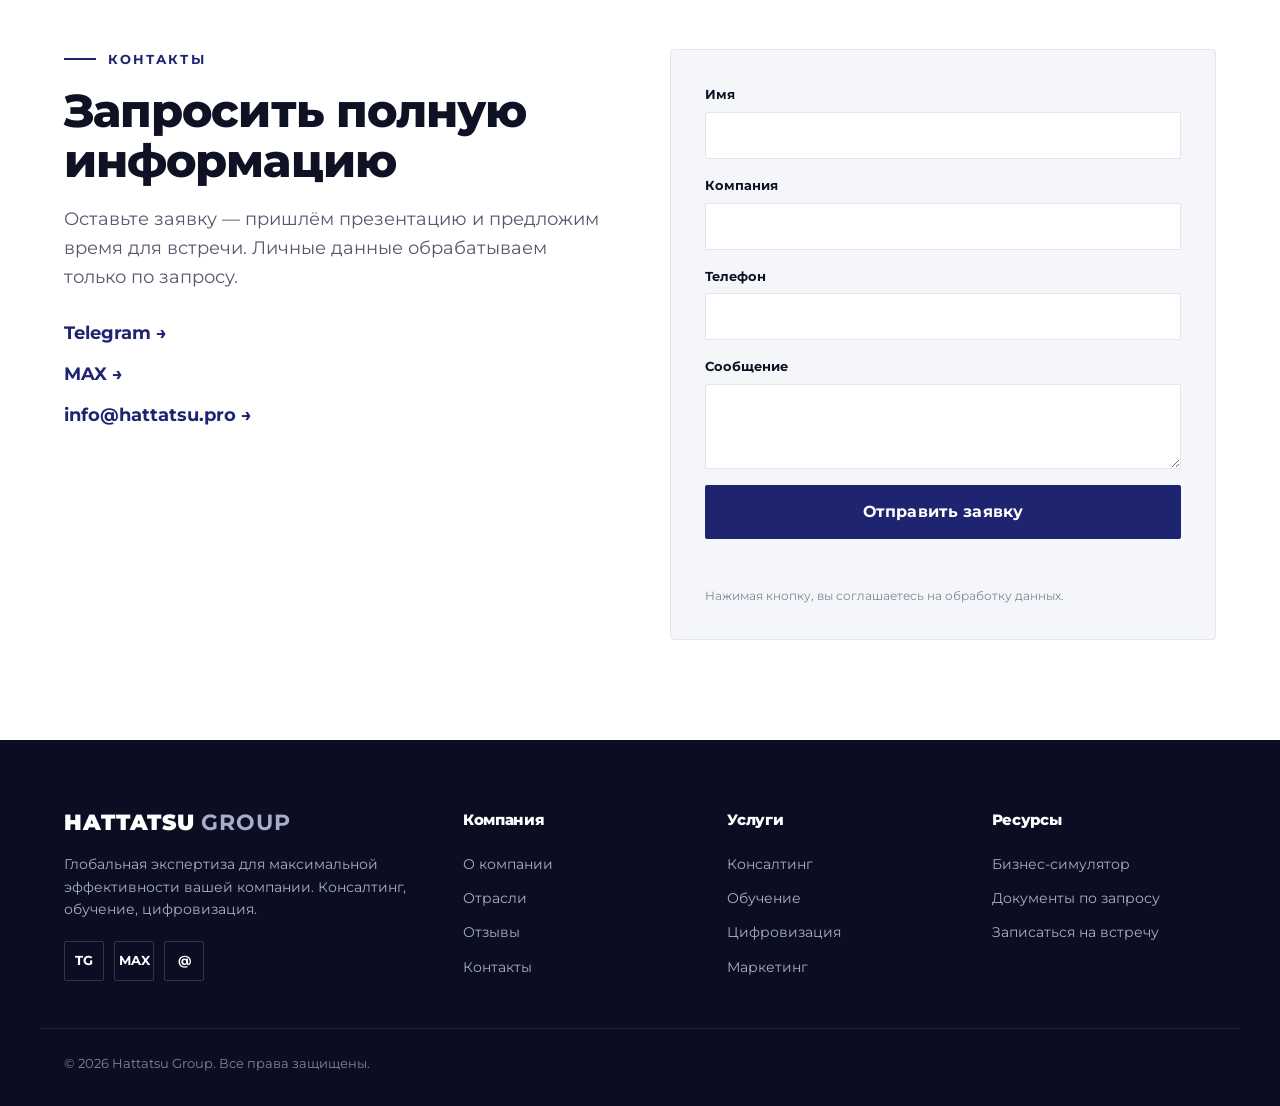
==== commit 6b9a09e8: "redesign: rework homepage to WeldWorks template structure (navy brand) - Top bar, split hero with da" ====
--- a/index.html
+++ b/index.html
@@ -21,18 +21,28 @@
   <!-- Montserrat (кириллица) -->
   <link rel="preconnect" href="https://fonts.googleapis.com" />
   <link rel="preconnect" href="https://fonts.gstatic.com" crossorigin />
-  <link href="https://fonts.googleapis.com/css2?family=Montserrat:wght@400;500;600;700;800&family=JetBrains+Mono:wght@500&display=swap" rel="stylesheet" />
+  <link href="https://fonts.googleapis.com/css2?family=Montserrat:wght@400;500;600;700;800;900&family=JetBrains+Mono:wght@500&display=swap" rel="stylesheet" />
 
   <link rel="stylesheet" href="assets/css/styles.css" />
 </head>
-<body>
+<body id="top">
+
+  <!-- ===================== TOP BAR ===================== -->
+  <div class="topbar">
+    <div class="container topbar__inner">
+      <p class="topbar__tag">Повышаем эффективность производства и бизнеса — запишитесь на консультацию</p>
+      <div class="topbar__contacts">
+        <a href="https://t.me/" target="_blank" rel="noopener">Telegram</a>
+        <a href="mailto:info@hattatsu.pro">info@hattatsu.pro</a>
+      </div>
+    </div>
+  </div>
 
   <!-- ===================== NAV ===================== -->
   <header class="nav" id="nav">
     <div class="container nav__inner">
       <a class="brand" href="#top" aria-label="Hattatsu Group — на главную">
         <span class="brand__mark" aria-hidden="true">
-          <!-- стилизованная пара кои (koi) -->
           <svg viewBox="0 0 48 48" width="40" height="40">
             <circle cx="24" cy="24" r="22" fill="none" stroke="var(--primary)" stroke-width="2" opacity=".18"/>
             <path d="M24 6c7 4 7 14 0 18-7-4-7 4 0 18" fill="none" stroke="var(--primary)" stroke-width="3.2" stroke-linecap="round"/>
@@ -47,10 +57,10 @@
       <nav class="nav__menu" id="navMenu" aria-label="Главное меню">
         <a href="#top">Главная</a>
         <a href="#services">Услуги</a>
+        <a href="#about">О компании</a>
         <a href="#simulator">Симулятор</a>
-        <a href="#team">Команда</a>
         <a href="#contacts">Контакты</a>
-        <a class="btn btn--primary nav__cta" href="#contacts">Записаться на консультацию</a>
+        <a class="btn btn--primary nav__cta" href="#contacts">Записаться</a>
       </nav>
 
       <button class="nav__burger" id="burger" aria-label="Меню" aria-expanded="false">
@@ -59,85 +69,145 @@
     </div>
   </header>
 
-  <main id="top">
+  <main>
 
     <!-- ===================== HERO ===================== -->
     <section class="hero">
       <div class="container hero__grid">
         <div class="hero__copy reveal">
-          <p class="eyebrow">HATTATSU GROUP</p>
-          <h1 class="hero__title">Глобальная экспертиза<br>для максимальной эффективности<br>вашей компании</h1>
+          <p class="eyebrow eyebrow--accent">Консалтинг · Обучение · Цифровизация</p>
+          <h1 class="hero__title">Глобальная экспертиза для максимальной эффективности вашей компании</h1>
           <p class="lead">Реализуем масштабные проекты по повышению эффективности, обеспечивая доступ к передовому опыту без бюрократических издержек.</p>
           <div class="hero__actions">
             <a class="btn btn--primary btn--lg" href="#contacts">Записаться на консультацию</a>
-            <a class="btn btn--secondary btn--lg" href="#contacts">Контактная информация</a>
-          </div>
-          <ul class="hero__chips" aria-label="Направления">
-            <li>5C+</li><li>Lean Production</li><li>Производственные системы</li><li>Корпоративные академии</li>
+            <a class="btn btn--outline btn--lg" href="#services">Наши услуги</a>
+          </div>
+        </div>
+
+        <div class="hero__media reveal">
+          <!-- Затемнённое фото (заглушка под «самурай в цеху»). Подставить реальное фото в --photo -->
+          <div class="hero__photo photo darken" style="--photo:none">
+            <div class="hero__badge">
+              <strong>15+</strong>
+              <span>лет практики Lean</span>
+            </div>
+          </div>
+        </div>
+      </div>
+    </section>
+
+    <!-- ===================== FEATURE ROW ===================== -->
+    <section class="features">
+      <div class="container features__grid">
+        <article class="feature reveal">
+          <span class="feature__ic" aria-hidden="true">
+            <svg viewBox="0 0 24 24" width="26" height="26" fill="none" stroke="currentColor" stroke-width="1.7"><path d="M3 7l9-4 9 4-9 4-9-4z"/><path d="M3 7v6l9 4 9-4V7"/></svg>
+          </span>
+          <h3>Без бюрократии</h3>
+          <p>Прямой доступ к экспертизе и быстрые решения вместо долгих согласований.</p>
+        </article>
+        <article class="feature reveal">
+          <span class="feature__ic" aria-hidden="true">
+            <svg viewBox="0 0 24 24" width="26" height="26" fill="none" stroke="currentColor" stroke-width="1.7"><circle cx="12" cy="12" r="9"/><path d="M12 7v5l3 3"/></svg>
+          </span>
+          <h3>Передовой опыт</h3>
+          <p>Лучшие практики Lean и производственных систем, проверенные на реальных проектах.</p>
+        </article>
+        <article class="feature reveal">
+          <span class="feature__ic" aria-hidden="true">
+            <svg viewBox="0 0 24 24" width="26" height="26" fill="none" stroke="currentColor" stroke-width="1.7"><path d="M4 7h16M4 12h16M4 17h10"/></svg>
+          </span>
+          <h3>Под ключ</h3>
+          <p>От диагностики и обучения до цифровизации и сопровождения внедрения.</p>
+        </article>
+        <article class="feature reveal">
+          <span class="feature__ic" aria-hidden="true">
+            <svg viewBox="0 0 24 24" width="26" height="26" fill="none" stroke="currentColor" stroke-width="1.7"><path d="M4 19V9M10 19V5M16 19v-7M22 19H2"/></svg>
+          </span>
+          <h3>Измеримый результат</h3>
+          <p>Сокращение издержек и рост эффективности с понятными метриками.</p>
+        </article>
+      </div>
+    </section>
+
+    <!-- ===================== ABOUT ===================== -->
+    <section class="section about" id="about">
+      <div class="container about__grid">
+        <div class="about__media reveal">
+          <div class="photo darken" style="--photo:none; --ang:150deg">
+            <div class="about__exp"><strong>15+</strong><span>лет<br>практики</span></div>
+          </div>
+        </div>
+        <div class="about__body reveal">
+          <p class="eyebrow eyebrow--accent">О компании</p>
+          <h2 class="section__title">Создаём производственные системы, которые работают</h2>
+          <p class="section__lead">Hattatsu Group переносит лучшие практики Lean напрямую в ваши процессы — быстро, конкретно и с измеримым эффектом. Подходит производственным и непроизводственным компаниям.</p>
+          <ul class="checklist">
+            <li>Производственные системы под ключ</li>
+            <li>5C+, разметка и эффективная логистика цеха</li>
+            <li>Корпоративные академии и программы обучения</li>
+            <li>Геймификация, симуляторы и цифровизация</li>
           </ul>
-        </div>
-
-        <!-- Затемнённое фото (заглушка под «самурай в цеху»). Подставить реальное фото в --hero-photo -->
-        <div class="hero__media reveal" style="--hero-photo:none">
-          <div class="hero__photo darken">
-            <span class="badge">Производство · Экспертиза</span>
-          </div>
-        </div>
-      </div>
-    </section>
-
-    <!-- ===================== ВОЗМОЖНОСТИ (полоса) ===================== -->
-    <section class="strip">
-      <div class="container strip__inner">
-        <span>Производственные системы</span>
-        <span>Разметка &amp; 5C+</span>
-        <span>Логистика цеха</span>
-        <span>Управление проектами</span>
-        <span>LMS &amp; цифровизация</span>
-        <span>Геймификация</span>
-      </div>
-    </section>
-
-    <!-- ===================== УСЛУГИ ===================== -->
-    <section class="section" id="services">
-      <div class="container">
-        <header class="section__head reveal">
-          <p class="eyebrow eyebrow--accent">Услуги</p>
+          <a class="btn btn--primary" href="#services">Подробнее об услугах</a>
+        </div>
+      </div>
+    </section>
+
+    <!-- ===================== COUNTERS ===================== -->
+    <section class="counters">
+      <div class="container counters__grid">
+        <div class="counter reveal"><strong data-count="120" data-suffix="+">0</strong><span>реализованных проектов</span></div>
+        <div class="counter reveal"><strong data-count="15" data-suffix="">0</strong><span>лет практики Lean</span></div>
+        <div class="counter reveal"><strong data-count="8" data-suffix="">0</strong><span>отраслей</span></div>
+        <div class="counter reveal"><strong data-count="30" data-suffix="%">0</strong><span>средний рост эффективности</span></div>
+      </div>
+    </section>
+
+    <!-- ===================== SERVICES ===================== -->
+    <section class="section section--soft" id="services">
+      <div class="container">
+        <header class="section__head section__head--center reveal">
+          <p class="eyebrow eyebrow--accent eyebrow--center">Услуги</p>
           <h2 class="section__title">Всё под ключ — от диагностики до результата</h2>
-          <p class="section__lead">Четыре направления, которые мы выстраиваем под задачу вашего бизнеса — производственного и непроизводственного.</p>
+          <p class="section__lead">Четыре направления, которые мы выстраиваем под задачу вашего бизнеса.</p>
         </header>
 
         <div class="cards">
           <article class="card reveal">
-            <div class="card__icon">01</div>
-            <h3>Консалтинг<span>повышение эффективности</span></h3>
-            <ul>
+            <span class="card__ic" aria-hidden="true">
+              <svg viewBox="0 0 24 24" width="28" height="28" fill="none" stroke="currentColor" stroke-width="1.6"><circle cx="12" cy="12" r="3"/><path d="M12 2v3M12 19v3M2 12h3M19 12h3M5 5l2 2M17 17l2 2M19 5l-2 2M7 17l-2 2"/></svg>
+            </span>
+            <h3>Консалтинг</h3>
+            <p>Повышение эффективности производства и процессов.</p>
+            <ul class="card__list">
               <li>Построение производственных систем</li>
-              <li>Производственная эффективность (в т.ч. обработка стекла)</li>
-              <li>Эффективная логистика цеха</li>
-              <li>5C+ и разметка</li>
-              <li>HR-консалтинг</li>
-              <li>Внутрикорпоративная академия</li>
+              <li>Эффективность (в т.ч. обработка стекла)</li>
+              <li>Логистика цеха, 5C+ и разметка</li>
+              <li>HR-консалтинг, внутрикорпоративная академия</li>
             </ul>
           </article>
 
           <article class="card reveal">
-            <div class="card__icon">02</div>
-            <h3>Обучение<span>программы и симуляторы</span></h3>
-            <ul>
+            <span class="card__ic" aria-hidden="true">
+              <svg viewBox="0 0 24 24" width="28" height="28" fill="none" stroke="currentColor" stroke-width="1.6"><path d="M3 7l9-4 9 4-9 4-9-4z"/><path d="M21 7v6M7 9.5V14c0 1.5 2.5 3 5 3s5-1.5 5-3V9.5"/></svg>
+            </span>
+            <h3>Обучение</h3>
+            <p>Программы и симуляторы под бизнес-задачу.</p>
+            <ul class="card__list">
               <li>Основы Lean Production</li>
-              <li>Управление проектами</li>
+              <li>Управление проектами, руководство</li>
               <li>Коммуникация и мотивация в Lean</li>
-              <li>Практические основы и стили руководства</li>
-              <li>Обучение под бизнес-задачу</li>
               <li>Геймификация и симуляторы</li>
             </ul>
           </article>
 
           <article class="card reveal">
-            <div class="card__icon">03</div>
-            <h3>Цифровизация<span>системы и платформы</span></h3>
-            <ul>
+            <span class="card__ic" aria-hidden="true">
+              <svg viewBox="0 0 24 24" width="28" height="28" fill="none" stroke="currentColor" stroke-width="1.6"><rect x="3" y="4" width="18" height="13" rx="1.5"/><path d="M8 21h8M12 17v4"/></svg>
+            </span>
+            <h3>Цифровизация</h3>
+            <p>Платформы и системы под процессы.</p>
+            <ul class="card__list">
               <li>Корпоративный портал</li>
               <li>LMS-система обучения</li>
               <li>Web-разработка</li>
@@ -146,9 +216,12 @@
           </article>
 
           <article class="card reveal">
-            <div class="card__icon">04</div>
-            <h3>Маркетинг<span>упаковка и рост</span></h3>
-            <ul>
+            <span class="card__ic" aria-hidden="true">
+              <svg viewBox="0 0 24 24" width="28" height="28" fill="none" stroke="currentColor" stroke-width="1.6"><path d="M3 11l14-6v14L3 13v-2z"/><path d="M3 11H2v2h1M8 14v4l3 1"/></svg>
+            </span>
+            <h3>Маркетинг</h3>
+            <p>Упаковка бренда и инструменты роста.</p>
+            <ul class="card__list">
               <li>Упаковка бренда</li>
               <li>Сайты и ивенты</li>
               <li>Системы коммуникации</li>
@@ -159,26 +232,26 @@
       </div>
     </section>
 
-    <!-- ===================== О КОМПАНИИ ===================== -->
-    <section class="section section--soft" id="about">
-      <div class="container about__grid">
-        <div class="reveal">
-          <p class="eyebrow eyebrow--accent">О компании</p>
-          <h2 class="section__title">Передовой опыт без бюрократических издержек</h2>
-          <p class="section__lead">Hattatsu Group выстраивает производственные и управленческие системы, которые работают на результат. Мы переносим лучшие практики Lean напрямую в ваши процессы — быстро, конкретно и с измеримым эффектом.</p>
-        </div>
-        <ul class="about__points reveal">
-          <li><strong>Цель</strong><span>Максимальная эффективность бизнеса наших клиентов.</span></li>
-          <li><strong>Миссия</strong><span>Открытый доступ к передовому опыту для компаний любого профиля.</span></li>
-          <li><strong>География</strong><span>Проекты по всей России — на площадке клиента и онлайн.</span></li>
-        </ul>
-      </div>
-    </section>
-
-    <!-- ===================== СИМУЛЯТОР / ИГРА (тёмный блок) ===================== -->
+    <!-- ===================== INDUSTRIES ===================== -->
+    <section class="section" id="industries">
+      <div class="container">
+        <header class="section__head section__head--center reveal">
+          <p class="eyebrow eyebrow--accent eyebrow--center">Отрасли</p>
+          <h2 class="section__title">С кем мы работаем</h2>
+        </header>
+        <div class="industries">
+          <a class="industry photo darken reveal" style="--ang:160deg" href="#contacts"><span>Обработка стекла</span></a>
+          <a class="industry photo darken reveal" style="--ang:200deg" href="#contacts"><span>Металлообработка</span></a>
+          <a class="industry photo darken reveal" style="--ang:140deg" href="#contacts"><span>Логистика и склад</span></a>
+          <a class="industry photo darken reveal" style="--ang:220deg" href="#contacts"><span>Пищевое производство</span></a>
+        </div>
+      </div>
+    </section>
+
+    <!-- ===================== SIMULATOR / ИГРА ===================== -->
     <section class="section sim" id="simulator">
       <div class="container">
-        <header class="section__head reveal">
+        <header class="section__head section__head--center reveal">
           <span class="badge badge--gold">Открытый доступ</span>
           <h2 class="section__title section__title--light">Бизнес-симулятор «Игромания»</h2>
           <p class="section__lead section__lead--light">Геймификация Lean — обучайте команду на практике. Откройте симулятор прямо в браузере, без регистрации.</p>
@@ -190,7 +263,6 @@
             <span class="sim__url">mupamuc.github.io/dpo-play</span>
             <a class="sim__open" href="https://mupamuc.github.io/dpo-play/" target="_blank" rel="noopener">Открыть в новом окне ↗</a>
           </div>
-          <!-- iframe грузится по клику/прокрутке, чтобы не блокировать загрузку страницы -->
           <div class="sim__embed" id="simEmbed" data-src="https://mupamuc.github.io/dpo-play/">
             <button class="sim__play" id="simPlay" type="button" aria-label="Запустить симулятор">
               <span class="sim__playicon">▶</span>
@@ -203,46 +275,54 @@
       </div>
     </section>
 
-    <!-- ===================== КОМАНДА ===================== -->
-    <section class="section" id="team">
-      <div class="container">
-        <header class="section__head reveal">
-          <p class="eyebrow eyebrow--accent">Команда экспертов</p>
-          <h2 class="section__title">Практики, а не теоретики</h2>
+    <!-- ===================== TESTIMONIALS ===================== -->
+    <section class="section section--soft" id="reviews">
+      <div class="container">
+        <header class="section__head section__head--center reveal">
+          <p class="eyebrow eyebrow--accent eyebrow--center">Отзывы</p>
+          <h2 class="section__title">Что говорят клиенты</h2>
         </header>
-        <div class="team">
-          <article class="member reveal"><div class="member__ava">HG</div><h3>Руководитель практики Lean</h3><p>Производственные системы, 5C+, логистика цеха.</p></article>
-          <article class="member reveal"><div class="member__ava">HG</div><h3>Эксперт по обучению</h3><p>Корпоративные академии, программы, геймификация.</p></article>
-          <article class="member reveal"><div class="member__ava">HG</div><h3>Лид цифровизации</h3><p>LMS, порталы, дашборды, web-разработка.</p></article>
-          <article class="member reveal"><div class="member__ava">HG</div><h3>Маркетинг и упаковка</h3><p>Бренд, сайты, ивенты, системы коммуникации.</p></article>
-        </div>
-      </div>
-    </section>
-
-    <!-- ===================== CTA-полоса ===================== -->
-    <section class="ctaband">
-      <div class="container ctaband__inner reveal">
-        <h2>Все под ключ — закажите встречу с&nbsp;руководителем Hattatsu</h2>
-        <a class="btn btn--light btn--lg" href="#contacts">Заказать встречу</a>
-      </div>
-    </section>
-
-    <!-- ===================== ДОКУМЕНТЫ (внизу, по правкам) ===================== -->
-    <section class="section section--soft" id="docs">
-      <div class="container">
-        <header class="section__head reveal">
-          <p class="eyebrow eyebrow--accent">Документы</p>
-          <h2 class="section__title">Юридическая информация и материалы</h2>
-        </header>
-        <div class="docs">
-          <a class="doc reveal" href="#contacts"><span class="doc__ico">PDF</span><div><strong>Коммерческое предложение</strong><span>Презентация направлений и кейсов</span></div></a>
-          <a class="doc reveal" href="#contacts"><span class="doc__ico">DOC</span><div><strong>Реквизиты и договор</strong><span>Юридическая информация — по запросу</span></div></a>
-          <a class="doc reveal" href="#contacts"><span class="doc__ico">PDF</span><div><strong>Программы обучения</strong><span>Каталог курсов и симуляторов</span></div></a>
-        </div>
-      </div>
-    </section>
-
-    <!-- ===================== КОНТАКТЫ ===================== -->
+        <div class="reviews">
+          <figure class="review reveal">
+            <div class="review__stars">★★★★★</div>
+            <blockquote>Сократили потери на участке и навели порядок по 5S за два месяца. Команда Hattatsu говорит на языке цеха, а не теории.</blockquote>
+            <figcaption><span class="review__ava">ДМ</span><span><strong>Директор по производству</strong><small>Стекольный завод</small></span></figcaption>
+          </figure>
+          <figure class="review reveal">
+            <div class="review__stars">★★★★★</div>
+            <blockquote>Запустили внутреннюю академию и симуляторы Lean. Обучение перестало быть формальностью — люди реально применяют.</blockquote>
+            <figcaption><span class="review__ava">АК</span><span><strong>HR-директор</strong><small>Машиностроение</small></span></figcaption>
+          </figure>
+          <figure class="review reveal">
+            <div class="review__stars">★★★★★</div>
+            <blockquote>Прозрачные метрики и быстрый результат без бюрократии. Логистику склада перестроили с измеримым эффектом.</blockquote>
+            <figcaption><span class="review__ava">СП</span><span><strong>Операционный директор</strong><small>Логистика</small></span></figcaption>
+          </figure>
+        </div>
+      </div>
+    </section>
+
+    <!-- ===================== CLIENTS / PARTNERS ===================== -->
+    <section class="clients">
+      <div class="container">
+        <p class="clients__label">Нам доверяют производственные и сервисные компании</p>
+        <div class="clients__row">
+          <span>ПРОИЗВОДСТВО</span><span>ЛОГИСТИКА</span><span>МАШИНОСТРОЕНИЕ</span><span>СТЕКЛО</span><span>ПИЩЕПРОМ</span>
+        </div>
+      </div>
+    </section>
+
+    <!-- ===================== CTA BAND ===================== -->
+    <section class="cta">
+      <div class="container cta__inner reveal">
+        <p class="eyebrow eyebrow--light">Готовы начать?</p>
+        <h2>Повысим эффективность вашей компании — под ключ</h2>
+        <p class="cta__lead">Закажите встречу с руководителем Hattatsu и получите план повышения эффективности.</p>
+        <a class="btn btn--light btn--lg" href="#contacts">Записаться на консультацию</a>
+      </div>
+    </section>
+
+    <!-- ===================== CONTACTS ===================== -->
     <section class="section" id="contacts">
       <div class="container contacts__grid">
         <div class="reveal">
@@ -271,17 +351,35 @@
 
   <!-- ===================== FOOTER ===================== -->
   <footer class="footer">
-    <div class="container footer__inner">
+    <div class="container footer__grid">
       <div class="footer__brand">
         <span class="brand__name brand__name--light">HATTATSU<span class="brand__sub">GROUP</span></span>
-        <p>Глобальная экспертиза для максимальной эффективности вашей компании.</p>
-      </div>
-      <nav class="footer__nav" aria-label="Подвал">
-        <a href="#services">Услуги</a>
-        <a href="#simulator">Симулятор</a>
-        <a href="#team">Команда</a>
-        <a href="#docs">Документы</a>
+        <p>Глобальная экспертиза для максимальной эффективности вашей компании. Консалтинг, обучение, цифровизация.</p>
+        <div class="footer__social">
+          <a href="https://t.me/" target="_blank" rel="noopener" aria-label="Telegram">TG</a>
+          <a href="#" aria-label="MAX">MAX</a>
+          <a href="mailto:info@hattatsu.pro" aria-label="E-mail">@</a>
+        </div>
+      </div>
+      <nav class="footer__col" aria-label="Компания">
+        <h4>Компания</h4>
+        <a href="#about">О компании</a>
+        <a href="#industries">Отрасли</a>
+        <a href="#reviews">Отзывы</a>
         <a href="#contacts">Контакты</a>
+      </nav>
+      <nav class="footer__col" aria-label="Услуги">
+        <h4>Услуги</h4>
+        <a href="#services">Консалтинг</a>
+        <a href="#services">Обучение</a>
+        <a href="#services">Цифровизация</a>
+        <a href="#services">Маркетинг</a>
+      </nav>
+      <nav class="footer__col" aria-label="Ресурсы">
+        <h4>Ресурсы</h4>
+        <a href="#simulator">Бизнес-симулятор</a>
+        <a href="#contacts">Документы по запросу</a>
+        <a href="#contacts">Записаться на встречу</a>
       </nav>
     </div>
     <div class="container footer__legal">© <span id="year"></span> Hattatsu Group. Все права защищены.</div>
--- a/assets/css/styles.css
+++ b/assets/css/styles.css
@@ -1,118 +1,138 @@
 /* ============================================================
-   HATTATSU GROUP — Coinbase-system base, retuned to navy + Montserrat
-   Single brand voltage (navy), white canvas, soft-gray bands,
-   full-bleed dark hero/CTA, pill CTAs, 24px cards, 96px rhythm.
+   HATTATSU GROUP — WeldWorks-style structure, navy brand + Montserrat
+   Rectangular buttons, heavy headings, dashed eyebrows, industrial feel.
    ============================================================ */
 
 :root {
-  /* brand voltage */
   --primary: #1e2470;
   --primary-active: #151a54;
   --primary-soft: #d6d8ee;
 
-  /* ink & text */
   --ink: #0f1124;
   --body: #54586b;
   --muted: #80849a;
   --steel: #8e93ad;
 
-  /* surfaces */
   --canvas: #ffffff;
-  --surface-soft: #f6f7fb;
+  --surface-soft: #f5f6fa;
   --surface-strong: #ecedf6;
   --hairline: #e3e5f0;
 
-  /* dark surfaces (navy-black) */
   --surface-dark: #0b0e22;
   --surface-dark-elev: #161a38;
   --on-dark: #ffffff;
   --on-dark-soft: #a9adc6;
 
-  /* sparing sub-accent (game / japanese koi) */
   --gold: #c9a24b;
 
-  /* radii */
-  --r-md: 12px;
-  --r-lg: 16px;
-  --r-xl: 24px;
-  --pill: 100px;
-
-  /* layout */
+  --r-btn: 2px;
+  --r-card: 4px;
+  --r-img: 6px;
+
   --container: 1200px;
-  --section: 96px;
-
-  --shadow-card: 0 1px 2px rgba(15,17,36,.04);
-  --shadow-lift: 0 18px 40px -18px rgba(30,36,112,.35);
-}
-
-/* ---------- reset ---------- */
+  --section: 100px;
+
+  --shadow-card: 0 2px 4px rgba(15,17,36,.05);
+  --shadow-lift: 0 22px 50px -22px rgba(15,17,36,.4);
+}
+
 *, *::before, *::after { box-sizing: border-box; }
-html { scroll-behavior: smooth; scroll-padding-top: 88px; -webkit-text-size-adjust: 100%; }
+html { scroll-behavior: smooth; scroll-padding-top: 96px; -webkit-text-size-adjust: 100%; }
 body {
   margin: 0;
   font-family: "Montserrat", -apple-system, "Segoe UI", Roboto, Arial, sans-serif;
-  font-size: 16px; line-height: 1.5;
+  font-size: 16px; line-height: 1.6;
   color: var(--body); background: var(--canvas);
   -webkit-font-smoothing: antialiased;
 }
 img, svg, iframe { display: block; max-width: 100%; }
 a { color: inherit; text-decoration: none; }
 ul { margin: 0; padding: 0; list-style: none; }
-h1, h2, h3 { color: var(--ink); margin: 0; font-weight: 700; letter-spacing: -.02em; }
+h1, h2, h3, h4 { color: var(--ink); margin: 0; font-weight: 800; letter-spacing: -.02em; line-height: 1.12; }
 
 .container { width: 100%; max-width: var(--container); margin-inline: auto; padding-inline: 24px; }
 
-/* ---------- buttons (pill) ---------- */
+/* ---------- buttons: rectangular ---------- */
 .btn {
-  display: inline-flex; align-items: center; justify-content: center;
-  gap: 8px; font-family: inherit; font-weight: 600; font-size: 16px; line-height: 1.15;
-  border: 0; border-radius: var(--pill); padding: 12px 22px; height: 46px;
-  cursor: pointer; transition: transform .18s ease, background-color .18s ease, box-shadow .18s ease, color .18s ease;
-  white-space: nowrap;
-}
-.btn--lg { height: 56px; padding: 16px 32px; }
-.btn--primary { background: var(--primary); color: #fff; }
-.btn--primary:hover { background: var(--primary-active); transform: translateY(-1px); box-shadow: var(--shadow-lift); }
-.btn--secondary { background: var(--surface-strong); color: var(--ink); }
-.btn--secondary:hover { background: var(--hairline); transform: translateY(-1px); }
-.btn--light { background: #fff; color: var(--primary); }
-.btn--light:hover { transform: translateY(-1px); box-shadow: 0 18px 40px -18px rgba(0,0,0,.5); }
-
-/* ---------- eyebrow / badges ---------- */
-.eyebrow { margin: 0 0 14px; font-size: 13px; font-weight: 700; letter-spacing: .14em; text-transform: uppercase; color: var(--muted); }
+  display: inline-flex; align-items: center; justify-content: center; gap: 8px;
+  font-family: inherit; font-weight: 700; font-size: 15px; line-height: 1;
+  letter-spacing: .01em; border: 2px solid transparent; border-radius: var(--r-btn);
+  padding: 14px 26px; cursor: pointer; white-space: nowrap;
+  transition: transform .16s ease, background-color .16s ease, color .16s ease, border-color .16s ease, box-shadow .16s ease;
+}
+.btn--lg { padding: 17px 34px; font-size: 16px; }
+.btn--primary { background: var(--primary); border-color: var(--primary); color: #fff; }
+.btn--primary:hover { background: var(--primary-active); border-color: var(--primary-active); transform: translateY(-2px); box-shadow: var(--shadow-lift); }
+.btn--outline { background: transparent; border-color: var(--primary); color: var(--primary); }
+.btn--outline:hover { background: var(--primary); color: #fff; transform: translateY(-2px); }
+.btn--light { background: #fff; border-color: #fff; color: var(--primary); }
+.btn--light:hover { transform: translateY(-2px); box-shadow: 0 22px 50px -22px rgba(0,0,0,.55); }
+.btn--ghost-light { background: transparent; border-color: rgba(255,255,255,.6); color: #fff; }
+.btn--ghost-light:hover { background: #fff; color: var(--primary); border-color: #fff; }
+
+/* ---------- eyebrow w/ dash (WeldWorks) ---------- */
+.eyebrow {
+  display: flex; align-items: center; gap: 12px;
+  margin: 0 0 16px; font-size: 13px; font-weight: 700; letter-spacing: .16em; text-transform: uppercase; color: var(--muted);
+}
+.eyebrow::before { content: ""; width: 32px; height: 2px; background: currentColor; flex: none; }
 .eyebrow--accent { color: var(--primary); }
+.eyebrow--light { color: var(--gold); }
+.eyebrow--center { justify-content: center; }
+
 .badge {
-  display: inline-flex; align-items: center; font-size: 12px; font-weight: 600;
-  letter-spacing: .04em; padding: 6px 14px; border-radius: var(--pill);
-  background: rgba(255,255,255,.14); color: #fff; backdrop-filter: blur(4px);
-}
-.badge--gold { background: rgba(201,162,75,.16); color: var(--gold); border: 1px solid rgba(201,162,75,.4); margin-bottom: 18px; }
+  display: inline-flex; align-items: center; font-size: 12px; font-weight: 700;
+  letter-spacing: .06em; text-transform: uppercase; padding: 7px 16px; border-radius: var(--r-btn);
+  background: rgba(255,255,255,.12); color: #fff;
+}
+.badge--gold { background: rgba(201,162,75,.16); color: var(--gold); border: 1px solid rgba(201,162,75,.4); margin-bottom: 20px; }
+
+/* ---------- darkened photo placeholder ---------- */
+.photo {
+  position: relative; border-radius: var(--r-img); overflow: hidden;
+  background:
+    var(--photo, none),
+    radial-gradient(120% 90% at 75% 15%, #2b327f 0%, transparent 55%),
+    linear-gradient(var(--ang, 150deg), #0b0e22 0%, #1a2056 55%, #0b0e22 100%);
+  background-size: cover; background-position: center;
+}
+.photo::before {
+  content: ""; position: absolute; inset: 0;
+  background-image: linear-gradient(rgba(255,255,255,.05) 1px, transparent 1px), linear-gradient(90deg, rgba(255,255,255,.05) 1px, transparent 1px);
+  background-size: 38px 38px; mask-image: radial-gradient(90% 90% at 70% 30%, #000 25%, transparent 80%);
+}
+.darken::after { content: ""; position: absolute; inset: 0; background: linear-gradient(180deg, rgba(11,14,34,.30) 0%, rgba(11,14,34,.74) 100%); }
+.darken > * { position: relative; z-index: 1; }
+
+/* ============================================================
+   TOP BAR
+   ============================================================ */
+.topbar { background: var(--surface-dark); color: var(--on-dark-soft); font-size: 13px; }
+.topbar__inner { display: flex; align-items: center; justify-content: space-between; gap: 16px; padding: 10px 24px; }
+.topbar__tag { margin: 0; font-weight: 500; }
+.topbar__contacts { display: flex; gap: 22px; flex: none; }
+.topbar__contacts a { font-weight: 600; color: #fff; }
+.topbar__contacts a:hover { color: var(--gold); }
 
 /* ============================================================
    NAV
    ============================================================ */
-.nav {
-  position: sticky; top: 0; z-index: 50;
-  background: rgba(255,255,255,.86); backdrop-filter: blur(10px);
-  border-bottom: 1px solid transparent; transition: border-color .25s, box-shadow .25s;
-}
-.nav.is-scrolled { border-bottom-color: var(--hairline); box-shadow: 0 2px 18px -12px rgba(15,17,36,.4); }
-.nav__inner { display: flex; align-items: center; justify-content: space-between; height: 72px; }
-
+.nav { position: sticky; top: 0; z-index: 50; background: #fff; border-bottom: 1px solid var(--hairline); transition: box-shadow .25s; }
+.nav.is-scrolled { box-shadow: 0 4px 22px -14px rgba(15,17,36,.5); }
+.nav__inner { display: flex; align-items: center; justify-content: space-between; height: 76px; }
 .brand { display: inline-flex; align-items: center; gap: 12px; }
 .brand__mark svg { animation: koi-float 6s ease-in-out infinite; transform-origin: center; }
 @keyframes koi-float { 0%,100% { transform: translateY(0) rotate(0); } 50% { transform: translateY(-3px) rotate(-3deg); } }
 .brand:hover .brand__mark svg { animation-duration: 2.4s; }
-.brand__name { font-weight: 800; letter-spacing: .04em; color: var(--ink); font-size: 19px; line-height: 1; }
+.brand__name { font-weight: 900; letter-spacing: .04em; color: var(--ink); font-size: 19px; line-height: 1; }
 .brand__sub { color: var(--primary); margin-left: 6px; font-weight: 700; }
 .brand__name--light { color: #fff; font-size: 22px; }
 .brand__name--light .brand__sub { color: var(--on-dark-soft); }
 
 .nav__menu { display: flex; align-items: center; gap: 30px; }
-.nav__menu a { font-size: 14px; font-weight: 500; color: var(--ink); transition: color .15s; }
+.nav__menu a { font-size: 14px; font-weight: 600; color: var(--ink); transition: color .15s; }
 .nav__menu a:hover { color: var(--primary); }
-.nav__cta { color: #fff !important; font-size: 14px; height: 42px; padding: 10px 20px; }
-.nav__cta:hover { color: #fff !important; }
+.nav__cta { color: #fff !important; padding: 11px 22px; }
 
 .nav__burger { display: none; flex-direction: column; gap: 5px; width: 44px; height: 44px; background: none; border: 0; cursor: pointer; align-items: center; justify-content: center; }
 .nav__burger span { width: 24px; height: 2px; background: var(--ink); border-radius: 2px; transition: .25s; }
@@ -121,81 +141,101 @@
 .nav__burger[aria-expanded="true"] span:nth-child(3) { transform: translateY(-7px) rotate(-45deg); }
 
 /* ============================================================
-   HERO (split: white copy | darkened photo)
-   ============================================================ */
-.hero { padding: 72px 0 64px; overflow: hidden; }
-.hero__grid { display: grid; grid-template-columns: 1.05fr .95fr; gap: 56px; align-items: center; }
-.hero__title { font-size: clamp(34px, 4.6vw, 60px); line-height: 1.06; font-weight: 700; letter-spacing: -.025em; }
-.lead { font-size: 18px; line-height: 1.6; color: var(--body); margin: 22px 0 0; max-width: 30em; }
-.hero__actions { display: flex; flex-wrap: wrap; gap: 14px; margin-top: 32px; }
-.hero__chips { display: flex; flex-wrap: wrap; gap: 10px; margin-top: 34px; }
-.hero__chips li { font-size: 13px; font-weight: 600; color: var(--primary); background: var(--surface-strong); padding: 7px 14px; border-radius: var(--pill); }
-
+   HERO
+   ============================================================ */
+.hero { padding: 80px 0 70px; overflow: hidden; }
+.hero__grid { display: grid; grid-template-columns: 1.05fr .95fr; gap: 60px; align-items: center; }
+.hero__title { font-size: clamp(36px, 4.8vw, 62px); line-height: 1.05; font-weight: 800; letter-spacing: -.03em; }
+.lead { font-size: 18px; line-height: 1.65; color: var(--body); margin: 24px 0 0; max-width: 32em; }
+.hero__actions { display: flex; flex-wrap: wrap; gap: 16px; margin-top: 36px; }
 .hero__media { position: relative; }
-.hero__photo {
-  position: relative; aspect-ratio: 4/5; border-radius: var(--r-xl); overflow: hidden;
-  background:
-    var(--hero-photo, none),
-    radial-gradient(120% 90% at 75% 15%, #2b327f 0%, transparent 55%),
-    linear-gradient(150deg, #0b0e22 0%, #1a2056 55%, #0b0e22 100%);
-  background-size: cover; background-position: center;
-  box-shadow: var(--shadow-lift);
-  display: flex; align-items: flex-end; padding: 24px;
-}
-.hero__photo::before { /* faint industrial grid texture */
-  content: ""; position: absolute; inset: 0;
-  background-image: linear-gradient(rgba(255,255,255,.05) 1px, transparent 1px), linear-gradient(90deg, rgba(255,255,255,.05) 1px, transparent 1px);
-  background-size: 38px 38px; mask-image: radial-gradient(90% 90% at 70% 30%, #000 30%, transparent 80%);
-}
-/* darken utility — для всех будущих фото (как в презентациях) */
-.darken::after { content: ""; position: absolute; inset: 0; background: linear-gradient(180deg, rgba(11,14,34,.25) 0%, rgba(11,14,34,.72) 100%); }
-.darken > * { position: relative; z-index: 1; }
-
-/* ---------- capability strip ---------- */
-.strip { border-block: 1px solid var(--hairline); background: var(--canvas); }
-.strip__inner { display: flex; flex-wrap: wrap; gap: 14px 40px; justify-content: center; padding: 22px 24px; }
-.strip__inner span { font-size: 14px; font-weight: 600; color: var(--muted); }
+.hero__photo { aspect-ratio: 4/5; box-shadow: var(--shadow-lift); display: flex; align-items: flex-end; padding: 26px; }
+.hero__badge { background: var(--primary); color: #fff; padding: 18px 22px; border-radius: var(--r-card); display: flex; align-items: baseline; gap: 10px; box-shadow: var(--shadow-lift); }
+.hero__badge strong { font-size: 34px; font-weight: 900; line-height: 1; }
+.hero__badge span { font-size: 13px; font-weight: 600; max-width: 8em; }
+
+/* ============================================================
+   FEATURE ROW
+   ============================================================ */
+.features { margin-top: -40px; position: relative; z-index: 2; }
+.features__grid { display: grid; grid-template-columns: repeat(4, 1fr); gap: 0; background: var(--primary); border-radius: var(--r-card); overflow: hidden; box-shadow: var(--shadow-lift); }
+.feature { padding: 34px 30px; color: #fff; border-right: 1px solid rgba(255,255,255,.1); transition: background .2s; }
+.feature:last-child { border-right: 0; }
+.feature:hover { background: var(--primary-active); }
+.feature__ic { color: var(--gold); display: block; margin-bottom: 16px; }
+.feature h3 { color: #fff; font-size: 19px; font-weight: 700; margin-bottom: 10px; }
+.feature p { color: rgba(255,255,255,.78); font-size: 14px; line-height: 1.55; margin: 0; }
 
 /* ============================================================
    SECTIONS
    ============================================================ */
 .section { padding: var(--section) 0; }
 .section--soft { background: var(--surface-soft); }
-.section__head { max-width: 720px; margin-bottom: 48px; }
-.section__title { font-size: clamp(28px, 3.4vw, 44px); line-height: 1.12; font-weight: 700; }
+.section__head { max-width: 720px; margin-bottom: 54px; }
+.section__head--center { margin-inline: auto; text-align: center; }
+.section__title { font-size: clamp(28px, 3.6vw, 46px); line-height: 1.1; font-weight: 800; }
 .section__title--light { color: #fff; }
-.section__lead { font-size: 18px; color: var(--body); margin: 16px 0 0; }
+.section__lead { font-size: 18px; color: var(--body); margin: 18px 0 0; }
 .section__lead--light { color: var(--on-dark-soft); }
 
-/* ---------- service cards (hover highlight, per request) ---------- */
+/* ---------- about ---------- */
+.about__grid { display: grid; grid-template-columns: .95fr 1.05fr; gap: 60px; align-items: center; }
+.about__media .photo { aspect-ratio: 4/3.4; box-shadow: var(--shadow-lift); display: flex; align-items: flex-start; padding: 24px; }
+.about__exp { background: var(--gold); color: #1a1a1a; padding: 16px 20px; border-radius: var(--r-card); display: flex; align-items: baseline; gap: 10px; }
+.about__exp strong { font-size: 36px; font-weight: 900; line-height: 1; }
+.about__exp span { font-size: 13px; font-weight: 700; line-height: 1.1; }
+.checklist { display: grid; gap: 14px; margin: 26px 0 30px; }
+.checklist li { position: relative; padding-left: 34px; font-weight: 600; color: var(--ink); font-size: 15.5px; }
+.checklist li::before {
+  content: ""; position: absolute; left: 0; top: 1px; width: 22px; height: 22px; border-radius: 50%;
+  background: var(--primary);
+  -webkit-mask: no-repeat center/12px url("data:image/svg+xml,%3Csvg xmlns='http://www.w3.org/2000/svg' viewBox='0 0 24 24'%3E%3Cpath fill='white' d='M9 16.2 4.8 12l-1.4 1.4L9 19 21 7l-1.4-1.4z'/%3E%3C/svg%3E");
+  mask: no-repeat center/12px url("data:image/svg+xml,%3Csvg xmlns='http://www.w3.org/2000/svg' viewBox='0 0 24 24'%3E%3Cpath fill='white' d='M9 16.2 4.8 12l-1.4 1.4L9 19 21 7l-1.4-1.4z'/%3E%3C/svg%3E");
+  background-color: var(--primary);
+}
+
+/* ============================================================
+   COUNTERS
+   ============================================================ */
+.counters { background: var(--surface-dark); }
+.counters__grid { display: grid; grid-template-columns: repeat(4, 1fr); gap: 24px; padding: 64px 24px; }
+.counter { text-align: center; border-right: 1px solid rgba(255,255,255,.1); }
+.counter:last-child { border-right: 0; }
+.counter strong { display: block; font-size: clamp(40px, 5vw, 60px); font-weight: 900; color: #fff; line-height: 1; letter-spacing: -.03em; }
+.counter span { display: block; margin-top: 12px; font-size: 14px; font-weight: 600; color: var(--on-dark-soft); }
+
+/* ============================================================
+   SERVICE CARDS
+   ============================================================ */
 .cards { display: grid; grid-template-columns: repeat(4, 1fr); gap: 24px; }
 .card {
-  background: var(--canvas); border: 1px solid var(--hairline); border-radius: var(--r-xl);
-  padding: 30px; box-shadow: var(--shadow-card);
+  background: var(--canvas); border: 1px solid var(--hairline); border-radius: var(--r-card);
+  padding: 32px 28px; box-shadow: var(--shadow-card);
   transition: transform .22s ease, box-shadow .22s ease, border-color .22s ease;
 }
-.card:hover { transform: translateY(-6px); border-color: var(--primary); box-shadow: var(--shadow-lift); }
-.card__icon { font-family: "JetBrains Mono", monospace; font-size: 14px; font-weight: 500; color: var(--primary); background: var(--surface-strong); width: 44px; height: 44px; border-radius: var(--r-md); display: grid; place-items: center; margin-bottom: 20px; transition: background .22s, color .22s; }
-.card:hover .card__icon { background: var(--primary); color: #fff; }
-.card h3 { font-size: 21px; margin-bottom: 16px; display: flex; flex-direction: column; gap: 4px; }
-.card h3 span { font-size: 13px; font-weight: 500; color: var(--muted); letter-spacing: 0; }
-.card ul li { font-size: 14.5px; color: var(--body); padding: 8px 0 8px 18px; position: relative; border-top: 1px solid var(--hairline); }
-.card ul li:first-child { border-top: 0; }
-.card ul li::before { content: ""; position: absolute; left: 0; top: 16px; width: 6px; height: 6px; border-radius: 50%; background: var(--primary); }
-
-/* ---------- about ---------- */
-.about__grid { display: grid; grid-template-columns: 1.1fr 1fr; gap: 56px; align-items: center; }
-.about__points { display: grid; gap: 14px; }
-.about__points li { background: var(--canvas); border: 1px solid var(--hairline); border-radius: var(--r-lg); padding: 22px 24px; display: grid; gap: 4px; }
-.about__points strong { color: var(--primary); font-size: 14px; letter-spacing: .04em; text-transform: uppercase; }
-.about__points span { color: var(--body); }
-
-/* ============================================================
-   SIMULATOR (dark band + embedded game)
-   ============================================================ */
-.sim { background: var(--surface-dark); position: relative; }
-.sim .section__head { margin-inline: auto; text-align: center; }
-.sim__frame { max-width: 1000px; margin: 0 auto; background: var(--surface-dark-elev); border: 1px solid rgba(255,255,255,.08); border-radius: var(--r-xl); overflow: hidden; box-shadow: 0 40px 80px -30px rgba(0,0,0,.7); }
+.card:hover { transform: translateY(-8px); border-color: var(--primary); box-shadow: var(--shadow-lift); }
+.card__ic { width: 60px; height: 60px; border-radius: var(--r-card); background: var(--surface-strong); color: var(--primary); display: grid; place-items: center; margin-bottom: 22px; transition: background .22s, color .22s; }
+.card:hover .card__ic { background: var(--primary); color: #fff; }
+.card h3 { font-size: 21px; font-weight: 700; margin-bottom: 8px; }
+.card > p { font-size: 14px; color: var(--muted); margin: 0 0 16px; }
+.card__list li { font-size: 14px; color: var(--body); padding: 9px 0 9px 18px; position: relative; border-top: 1px solid var(--hairline); }
+.card__list li::before { content: ""; position: absolute; left: 0; top: 15px; width: 6px; height: 6px; border-radius: 50%; background: var(--primary); }
+
+/* ============================================================
+   INDUSTRIES
+   ============================================================ */
+.industries { display: grid; grid-template-columns: repeat(4, 1fr); gap: 20px; }
+.industry { aspect-ratio: 3/4; display: flex; align-items: flex-end; padding: 24px; box-shadow: var(--shadow-card); transition: transform .22s, box-shadow .22s; }
+.industry span { color: #fff; font-weight: 700; font-size: 18px; letter-spacing: -.01em; }
+.industry::after { background: linear-gradient(180deg, rgba(11,14,34,.15) 0%, rgba(11,14,34,.82) 100%); transition: background .22s; }
+.industry:hover { transform: translateY(-6px); box-shadow: var(--shadow-lift); }
+.industry:hover::after { background: linear-gradient(180deg, rgba(30,36,112,.25) 0%, rgba(30,36,112,.85) 100%); }
+
+/* ============================================================
+   SIMULATOR
+   ============================================================ */
+.sim { background: var(--surface-dark); }
+.sim__frame { max-width: 1000px; margin: 0 auto; background: var(--surface-dark-elev); border: 1px solid rgba(255,255,255,.08); border-radius: var(--r-card); overflow: hidden; box-shadow: 0 40px 80px -30px rgba(0,0,0,.7); }
 .sim__bar { display: flex; align-items: center; gap: 8px; padding: 12px 16px; background: rgba(255,255,255,.04); border-bottom: 1px solid rgba(255,255,255,.08); }
 .sim__dot { width: 11px; height: 11px; border-radius: 50%; background: #3a3f63; }
 .sim__dot:nth-child(1){ background:#e06c75 } .sim__dot:nth-child(2){ background:#e5c07b } .sim__dot:nth-child(3){ background:#98c379 }
@@ -203,66 +243,79 @@
 .sim__open { margin-left: auto; font-size: 13px; font-weight: 600; color: #fff; }
 .sim__open:hover { color: var(--gold); }
 .sim__frame iframe { width: 100%; height: 620px; border: 0; background: #fff; display: block; }
-.sim__embed { width: 100%; height: 620px; display: grid; place-items: center; background:
-  radial-gradient(120% 120% at 50% 0%, #1a2056 0%, transparent 60%), var(--surface-dark-elev); }
-.sim__play { display: grid; gap: 8px; justify-items: center; padding: 28px 40px; cursor: pointer;
-  background: rgba(255,255,255,.04); border: 1px solid rgba(255,255,255,.14); border-radius: var(--r-xl);
-  color: #fff; font-family: inherit; transition: transform .2s, border-color .2s, background .2s; }
+.sim__embed { width: 100%; height: 620px; display: grid; place-items: center; background: radial-gradient(120% 120% at 50% 0%, #1a2056 0%, transparent 60%), var(--surface-dark-elev); }
+.sim__play { display: grid; gap: 8px; justify-items: center; padding: 28px 40px; cursor: pointer; background: rgba(255,255,255,.04); border: 1px solid rgba(255,255,255,.14); border-radius: var(--r-card); color: #fff; font-family: inherit; transition: transform .2s, border-color .2s, background .2s; }
 .sim__play:hover { transform: translateY(-3px); border-color: var(--gold); background: rgba(255,255,255,.07); }
 .sim__playicon { width: 58px; height: 58px; border-radius: 50%; background: var(--primary); display: grid; place-items: center; font-size: 20px; padding-left: 4px; }
 .sim__play > span:not(.sim__playicon) { font-size: 18px; font-weight: 700; }
 .sim__play small { color: var(--on-dark-soft); font-size: 13px; font-weight: 500; }
-.sim__note { text-align: center; color: var(--on-dark-soft); font-size: 14px; margin: 22px auto 0; max-width: 640px; }
-
-/* ---------- team ---------- */
-.team { display: grid; grid-template-columns: repeat(4, 1fr); gap: 24px; }
-.member { background: var(--canvas); border: 1px solid var(--hairline); border-radius: var(--r-xl); padding: 28px; transition: transform .22s, box-shadow .22s; }
-.member:hover { transform: translateY(-6px); box-shadow: var(--shadow-lift); }
-.member__ava { width: 56px; height: 56px; border-radius: 50%; background: linear-gradient(135deg, var(--primary), #3a4099); color: #fff; display: grid; place-items: center; font-weight: 800; letter-spacing: .04em; margin-bottom: 18px; }
-.member h3 { font-size: 17px; margin-bottom: 8px; }
-.member p { font-size: 14px; margin: 0; }
-
-/* ---------- CTA band ---------- */
-.ctaband { background: linear-gradient(120deg, var(--primary) 0%, #2a3294 100%); color: #fff; }
-.ctaband__inner { display: flex; align-items: center; justify-content: space-between; gap: 32px; padding: 64px 24px; flex-wrap: wrap; }
-.ctaband h2 { color: #fff; font-size: clamp(24px, 3vw, 36px); max-width: 18em; }
-
-/* ---------- docs ---------- */
-.docs { display: grid; grid-template-columns: repeat(3, 1fr); gap: 20px; }
-.doc { display: flex; gap: 16px; align-items: center; background: var(--canvas); border: 1px solid var(--hairline); border-radius: var(--r-lg); padding: 20px 22px; transition: transform .2s, border-color .2s, box-shadow .2s; }
-.doc:hover { transform: translateY(-4px); border-color: var(--primary); box-shadow: var(--shadow-lift); }
-.doc__ico { font-family: "JetBrains Mono", monospace; font-size: 12px; font-weight: 500; color: #fff; background: var(--primary); padding: 8px 10px; border-radius: 8px; }
-.doc strong { display: block; color: var(--ink); font-size: 15px; }
-.doc span { font-size: 13px; color: var(--muted); }
-
-/* ---------- contacts ---------- */
-.contacts__grid { display: grid; grid-template-columns: 1fr 1fr; gap: 56px; }
+.sim__note { text-align: center; color: var(--on-dark-soft); font-size: 14px; margin: 24px auto 0; max-width: 640px; }
+
+/* ============================================================
+   TESTIMONIALS
+   ============================================================ */
+.reviews { display: grid; grid-template-columns: repeat(3, 1fr); gap: 24px; }
+.review { margin: 0; background: var(--canvas); border: 1px solid var(--hairline); border-radius: var(--r-card); padding: 32px; box-shadow: var(--shadow-card); transition: transform .2s, box-shadow .2s; }
+.review:hover { transform: translateY(-6px); box-shadow: var(--shadow-lift); }
+.review__stars { color: var(--gold); letter-spacing: 3px; font-size: 16px; margin-bottom: 16px; }
+.review blockquote { margin: 0 0 22px; font-size: 15.5px; line-height: 1.65; color: var(--ink); font-weight: 500; }
+.review figcaption { display: flex; align-items: center; gap: 14px; }
+.review__ava { width: 48px; height: 48px; border-radius: 50%; background: linear-gradient(135deg, var(--primary), #3a4099); color: #fff; display: grid; place-items: center; font-weight: 800; font-size: 15px; flex: none; }
+.review figcaption strong { display: block; color: var(--ink); font-size: 15px; }
+.review figcaption small { color: var(--muted); font-size: 13px; }
+
+/* ============================================================
+   CLIENTS
+   ============================================================ */
+.clients { padding: 56px 0; border-bottom: 1px solid var(--hairline); }
+.clients__label { text-align: center; color: var(--muted); font-size: 14px; font-weight: 600; margin: 0 0 26px; }
+.clients__row { display: flex; flex-wrap: wrap; justify-content: center; gap: 28px 56px; }
+.clients__row span { font-weight: 800; font-size: 18px; letter-spacing: .08em; color: var(--steel); opacity: .7; transition: opacity .2s, color .2s; }
+.clients__row span:hover { opacity: 1; color: var(--primary); }
+
+/* ============================================================
+   CTA BAND
+   ============================================================ */
+.cta { background: linear-gradient(120deg, var(--primary) 0%, #2a3294 100%); color: #fff; position: relative; overflow: hidden; }
+.cta::after { content: ""; position: absolute; inset: 0; background-image: linear-gradient(rgba(255,255,255,.05) 1px, transparent 1px), linear-gradient(90deg, rgba(255,255,255,.05) 1px, transparent 1px); background-size: 44px 44px; mask-image: radial-gradient(80% 120% at 80% 0%, #000, transparent 70%); }
+.cta__inner { position: relative; z-index: 1; text-align: center; padding: 84px 24px; }
+.cta__inner .eyebrow { justify-content: center; }
+.cta h2 { color: #fff; font-size: clamp(26px, 3.4vw, 42px); max-width: 18em; margin: 0 auto; }
+.cta__lead { color: rgba(255,255,255,.82); font-size: 17px; margin: 18px auto 32px; max-width: 36em; }
+
+/* ============================================================
+   CONTACTS
+   ============================================================ */
+.contacts__grid { display: grid; grid-template-columns: 1fr 1fr; gap: 60px; }
 .contacts__links { margin-top: 28px; display: grid; gap: 12px; }
-.contacts__links a { font-size: 18px; font-weight: 600; color: var(--primary); }
+.contacts__links a { font-size: 18px; font-weight: 700; color: var(--primary); }
 .contacts__links a:hover { color: var(--primary-active); }
-.form { display: grid; gap: 16px; background: var(--surface-soft); border: 1px solid var(--hairline); border-radius: var(--r-xl); padding: 32px; }
-.form label { display: grid; gap: 7px; font-size: 13px; font-weight: 600; color: var(--ink); }
-.form input, .form textarea { font-family: inherit; font-size: 15px; color: var(--ink); background: #fff; border: 1px solid var(--hairline); border-radius: var(--r-md); padding: 13px 15px; transition: border-color .15s, box-shadow .15s; }
+.form { display: grid; gap: 16px; background: var(--surface-soft); border: 1px solid var(--hairline); border-radius: var(--r-card); padding: 34px; }
+.form label { display: grid; gap: 7px; font-size: 13px; font-weight: 700; color: var(--ink); }
+.form input, .form textarea { font-family: inherit; font-size: 15px; color: var(--ink); background: #fff; border: 1px solid var(--hairline); border-radius: var(--r-btn); padding: 13px 15px; transition: border-color .15s, box-shadow .15s; }
 .form input:focus, .form textarea:focus { outline: 0; border-color: var(--primary); box-shadow: 0 0 0 3px rgba(30,36,112,.12); }
 .form textarea { resize: vertical; }
+.form__status { font-size: 13px; font-weight: 700; margin: 0; min-height: 1.1em; color: var(--primary); }
 .form__note { font-size: 12px; color: var(--muted); margin: 0; }
-.form__status { font-size: 13px; font-weight: 600; margin: 0; min-height: 1.1em; color: var(--primary); }
 
 /* ============================================================
    FOOTER
    ============================================================ */
-.footer { background: var(--surface-dark); color: var(--on-dark-soft); padding: 64px 0 32px; }
-.footer__inner { display: flex; justify-content: space-between; gap: 40px; flex-wrap: wrap; padding-bottom: 40px; border-bottom: 1px solid rgba(255,255,255,.08); }
-.footer__brand p { max-width: 28em; margin: 14px 0 0; font-size: 14px; }
-.footer__nav { display: flex; flex-wrap: wrap; gap: 22px; align-items: flex-start; }
-.footer__nav a { font-size: 14px; color: var(--on-dark-soft); }
-.footer__nav a:hover { color: #fff; }
+.footer { background: var(--surface-dark); color: var(--on-dark-soft); padding: 72px 0 32px; }
+.footer__grid { display: grid; grid-template-columns: 1.6fr 1fr 1fr 1fr; gap: 40px; padding-bottom: 44px; border-bottom: 1px solid rgba(255,255,255,.08); }
+.footer__brand p { max-width: 30em; margin: 16px 0 20px; font-size: 14px; line-height: 1.6; }
+.footer__social { display: flex; gap: 10px; }
+.footer__social a { width: 40px; height: 40px; border: 1px solid rgba(255,255,255,.16); border-radius: var(--r-btn); display: grid; place-items: center; font-size: 13px; font-weight: 700; color: #fff; transition: background .2s, border-color .2s; }
+.footer__social a:hover { background: var(--primary); border-color: var(--primary); }
+.footer__col h4 { color: #fff; font-size: 15px; margin-bottom: 18px; }
+.footer__col a { display: block; font-size: 14px; color: var(--on-dark-soft); padding: 6px 0; }
+.footer__col a:hover { color: #fff; }
 .footer__legal { padding-top: 24px; font-size: 13px; color: var(--muted); }
 
 /* ============================================================
-   REVEAL ANIMATION
-   ============================================================ */
-.reveal { opacity: 0; transform: translateY(24px); transition: opacity .6s ease, transform .6s ease; }
+   REVEAL
+   ============================================================ */
+.reveal { opacity: 0; transform: translateY(26px); transition: opacity .6s ease, transform .6s ease; }
 .reveal.is-in { opacity: 1; transform: none; }
 @media (prefers-reduced-motion: reduce) {
   .reveal { opacity: 1; transform: none; transition: none; }
@@ -274,23 +327,34 @@
    RESPONSIVE
    ============================================================ */
 @media (max-width: 1024px) {
-  .cards, .team { grid-template-columns: repeat(2, 1fr); }
-  .docs { grid-template-columns: 1fr; }
+  .features__grid { grid-template-columns: repeat(2, 1fr); }
+  .feature:nth-child(2) { border-right: 0; }
+  .feature:nth-child(1), .feature:nth-child(2) { border-bottom: 1px solid rgba(255,255,255,.1); }
+  .cards, .reviews, .industries { grid-template-columns: repeat(2, 1fr); }
+  .counters__grid { grid-template-columns: repeat(2, 1fr); gap: 40px 24px; }
+  .counter:nth-child(2) { border-right: 0; }
+  .footer__grid { grid-template-columns: 1fr 1fr; }
 }
 @media (max-width: 860px) {
   :root { --section: 64px; }
-  .nav__menu { position: fixed; inset: 72px 0 auto 0; flex-direction: column; align-items: stretch; gap: 0; background: #fff; border-bottom: 1px solid var(--hairline); padding: 12px 24px 24px; transform: translateY(-130%); transition: transform .3s ease; box-shadow: 0 20px 40px -20px rgba(15,17,36,.4); }
+  .topbar__tag { display: none; }
+  .topbar__inner { justify-content: center; }
+  .nav__menu { position: fixed; inset: 76px 0 auto 0; flex-direction: column; align-items: stretch; gap: 0; background: #fff; border-bottom: 1px solid var(--hairline); padding: 12px 24px 24px; transform: translateY(-150%); transition: transform .3s ease; box-shadow: 0 20px 40px -20px rgba(15,17,36,.4); }
   .nav__menu.is-open { transform: none; }
   .nav__menu a { padding: 14px 0; border-bottom: 1px solid var(--hairline); font-size: 16px; }
-  .nav__cta { margin-top: 12px; border: 0; }
+  .nav__cta { margin-top: 12px; }
   .nav__burger { display: flex; }
   .hero__grid, .about__grid, .contacts__grid { grid-template-columns: 1fr; gap: 40px; }
   .hero__media { order: -1; }
   .hero__photo { aspect-ratio: 16/11; }
-  .ctaband__inner { flex-direction: column; align-items: flex-start; }
-}
-@media (max-width: 540px) {
-  .cards, .team { grid-template-columns: 1fr; }
-  .sim__frame iframe { height: 460px; }
+  .about__grid .about__media { order: -1; }
+  .features { margin-top: 0; }
+}
+@media (max-width: 560px) {
+  .features__grid, .cards, .reviews, .industries, .counters__grid { grid-template-columns: 1fr; }
+  .feature { border-right: 0; border-bottom: 1px solid rgba(255,255,255,.1); }
+  .counter { border-right: 0; border-bottom: 1px solid rgba(255,255,255,.1); padding-bottom: 28px; }
+  .counter:last-child { border-bottom: 0; }
+  .sim__frame iframe, .sim__embed { height: 460px; }
   .hero__actions .btn { flex: 1; }
 }
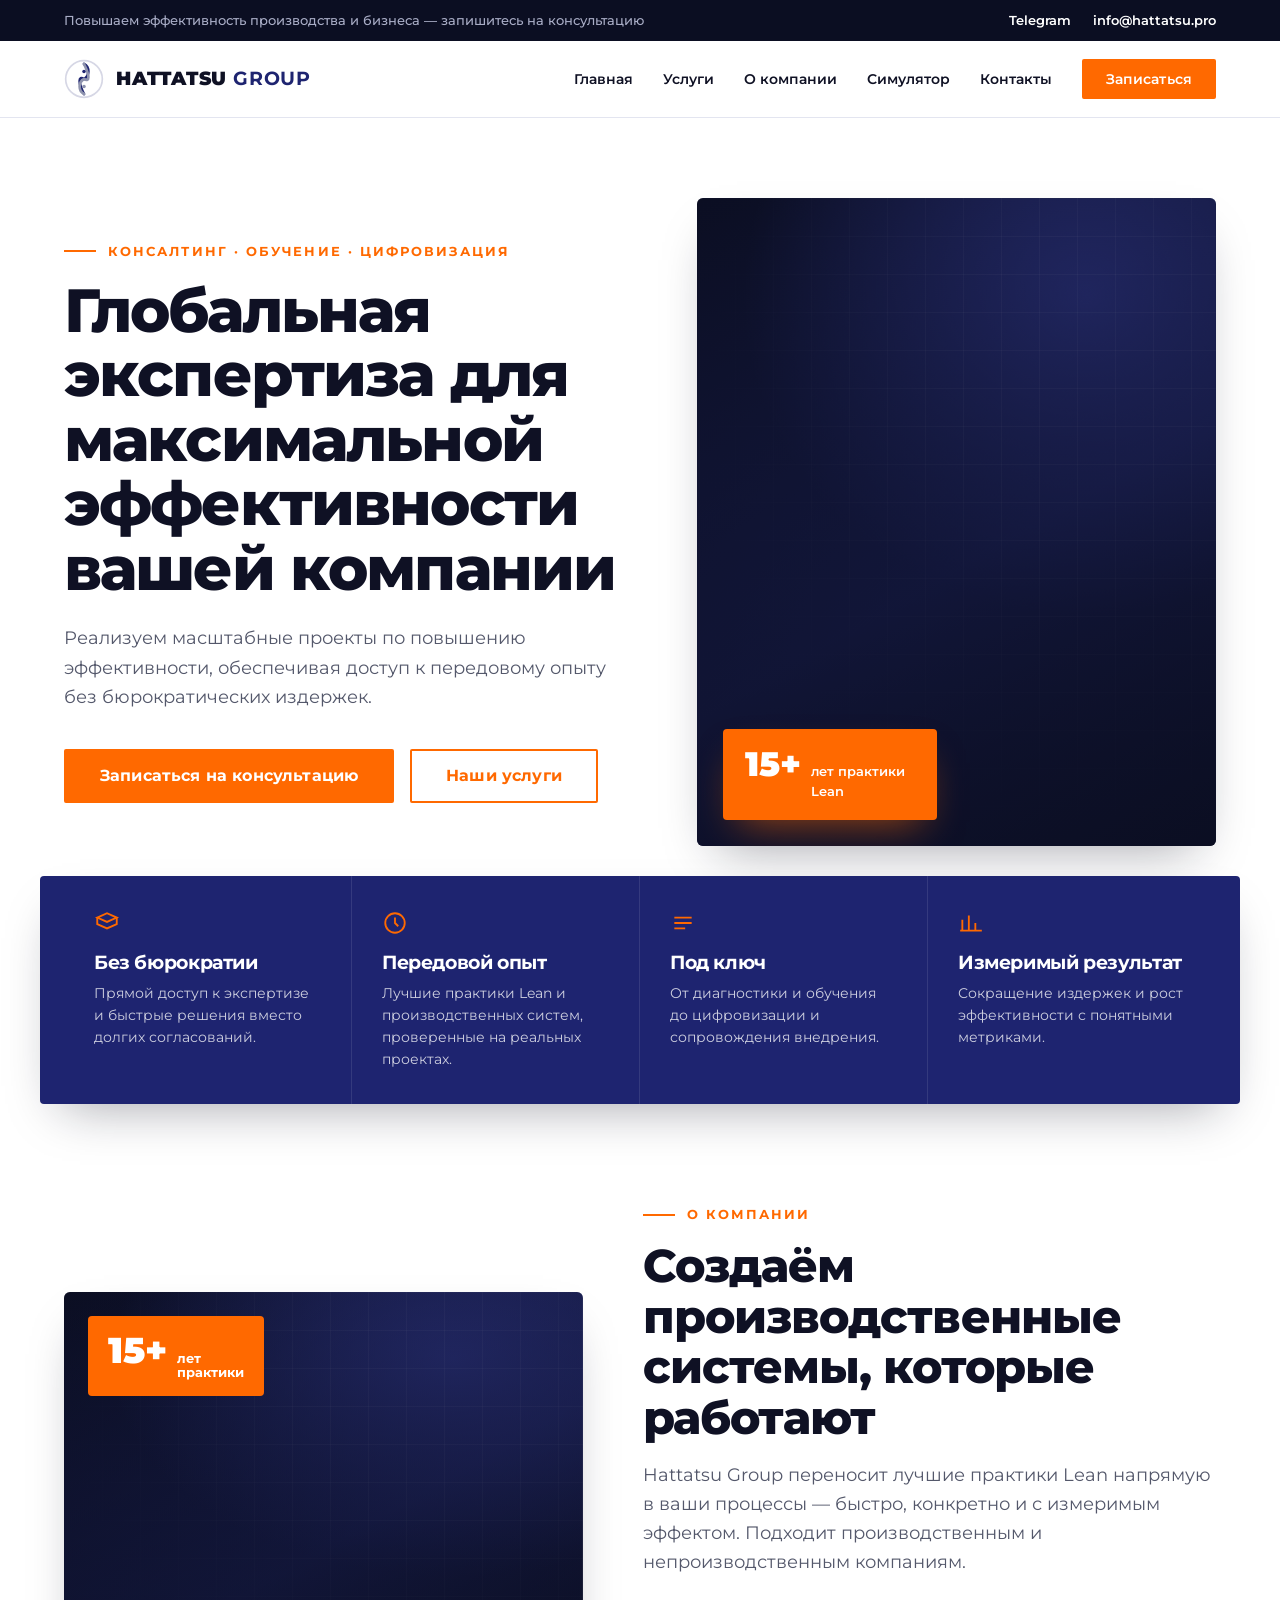
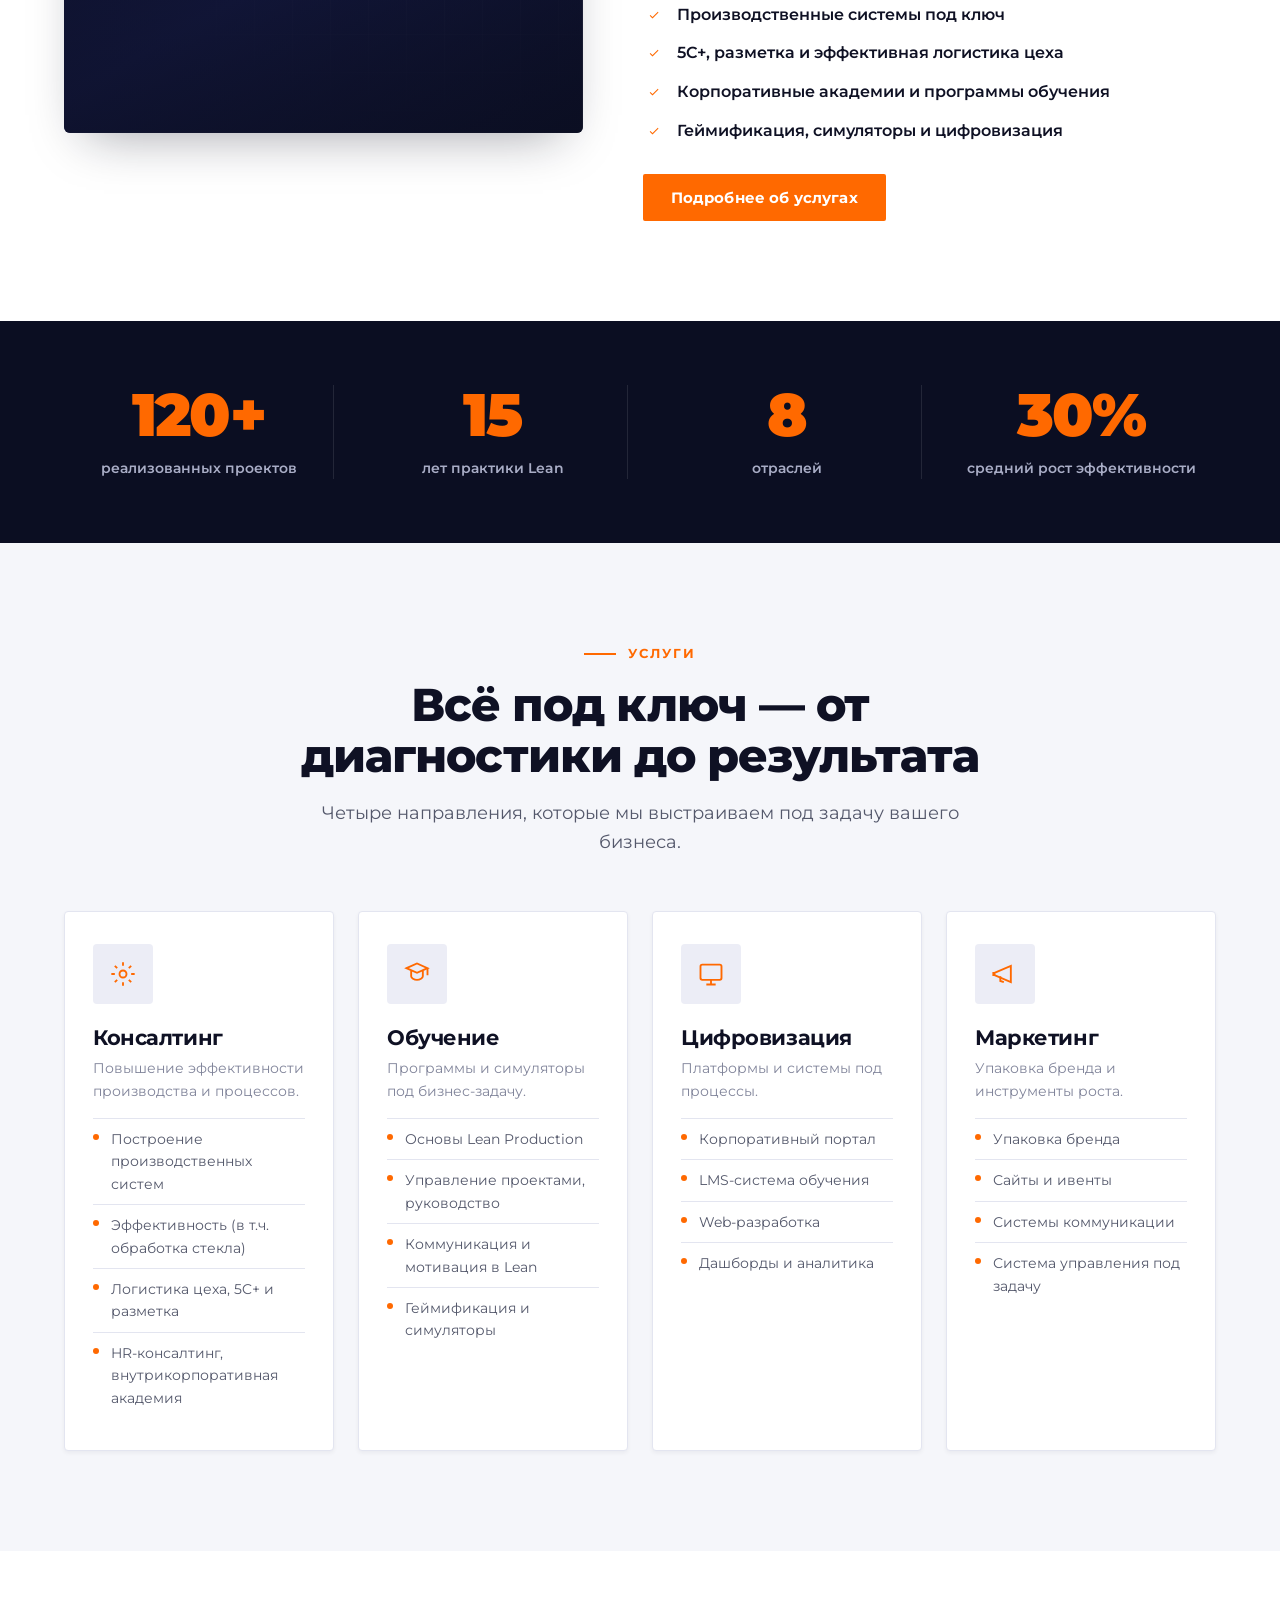
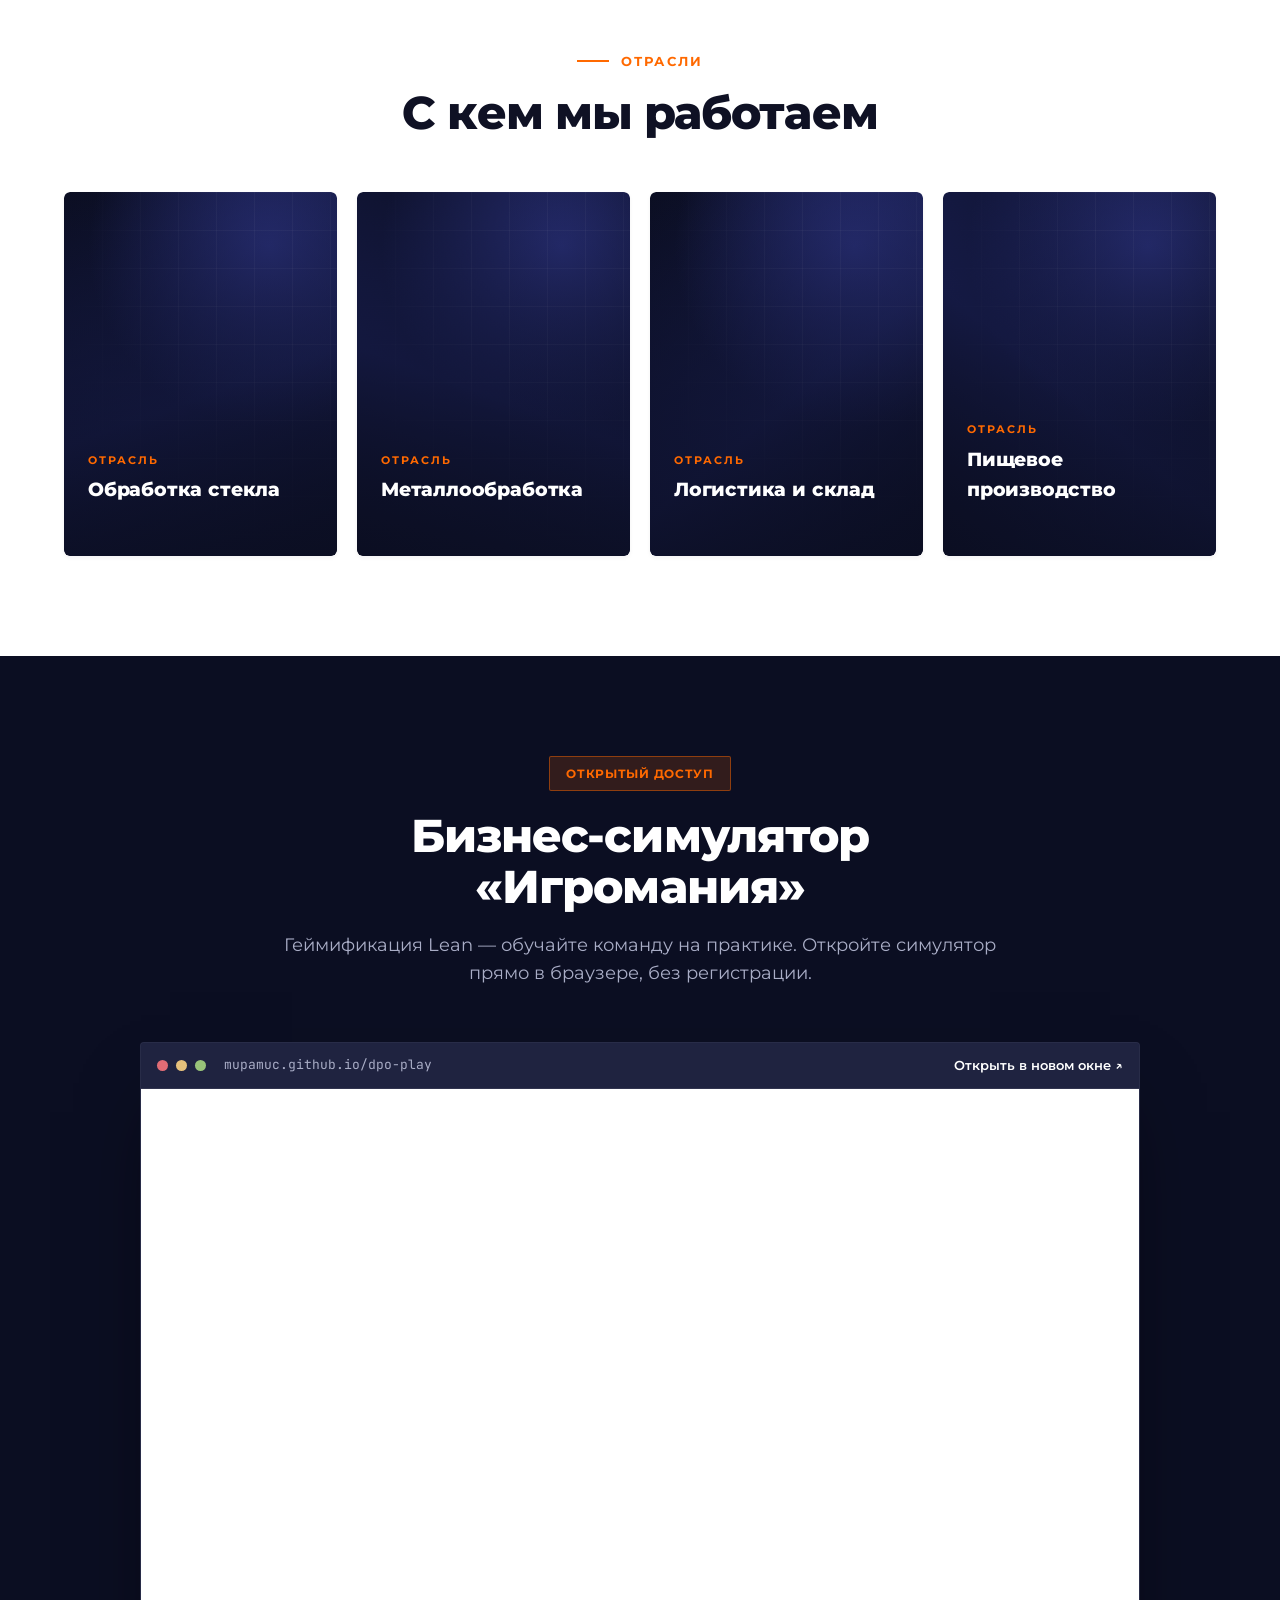
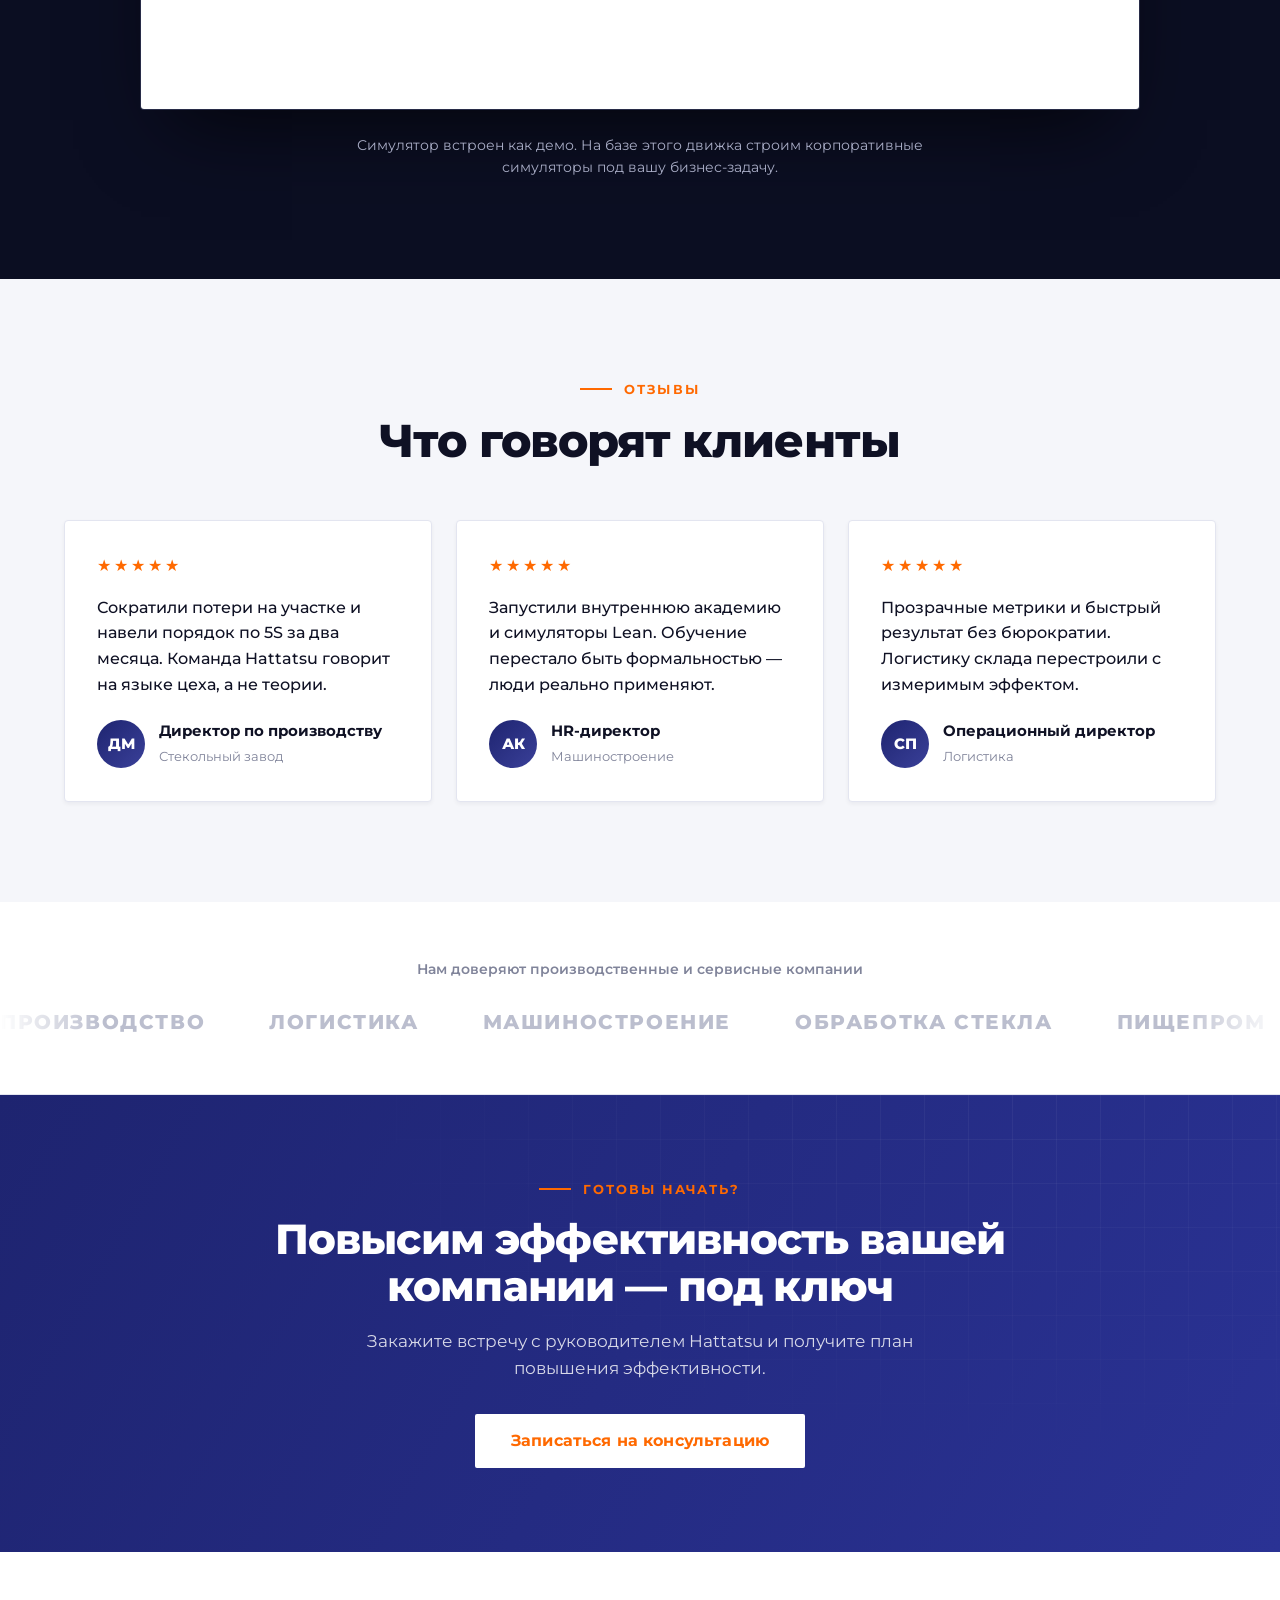
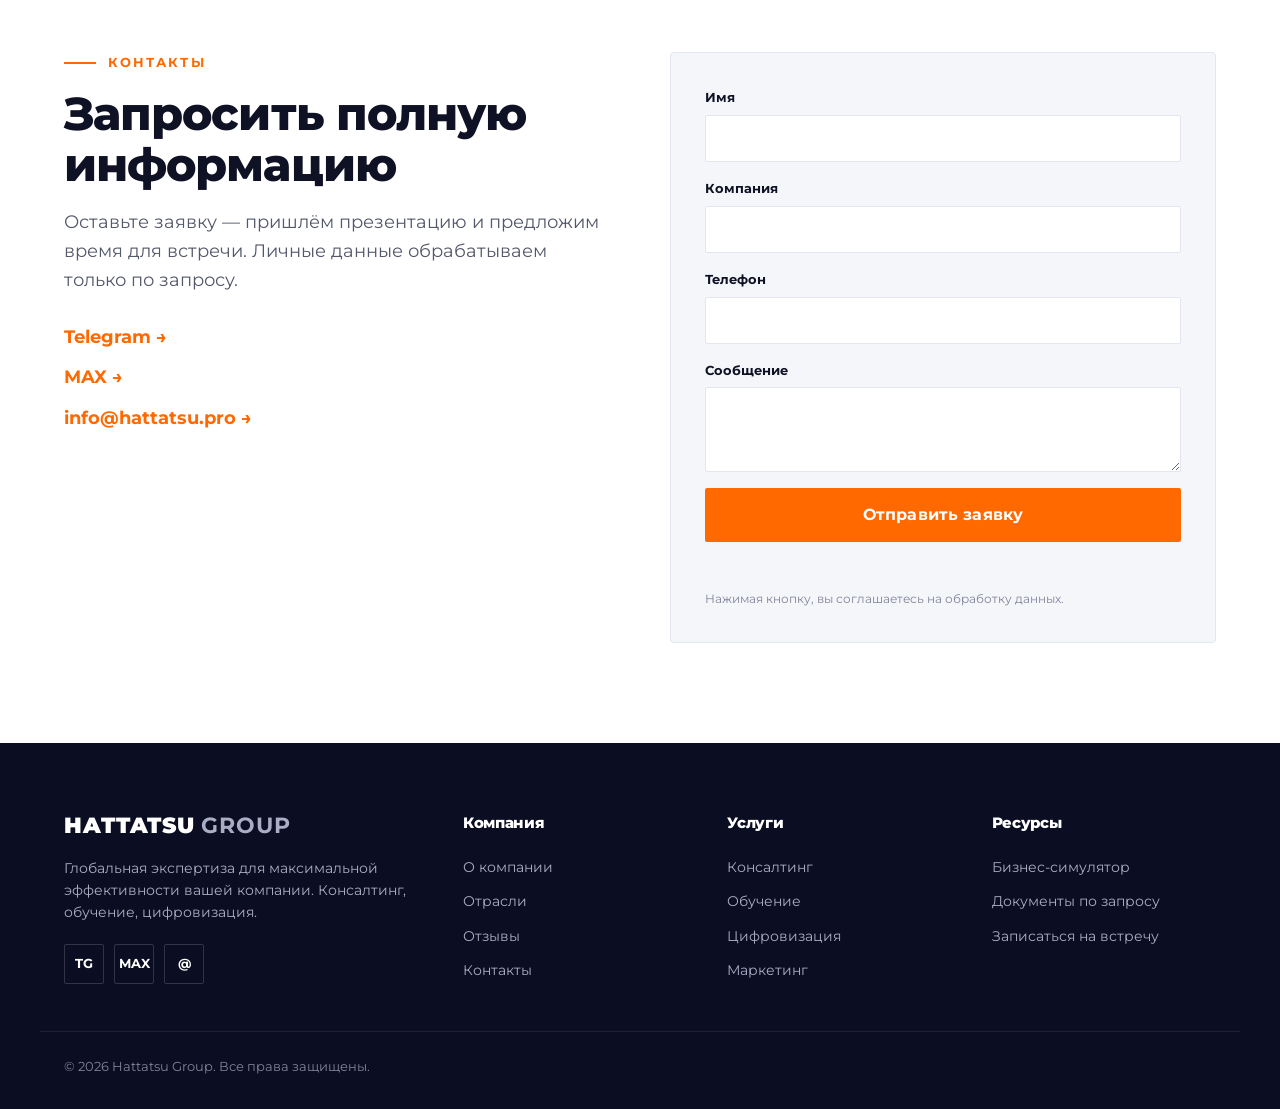
==== commit ec80c697: "style: switch accent to WeldWorks orange + add tarmacs animations - Accent color navy -> WeldWorks o" ====
--- a/index.html
+++ b/index.html
@@ -240,10 +240,22 @@
           <h2 class="section__title">С кем мы работаем</h2>
         </header>
         <div class="industries">
-          <a class="industry photo darken reveal" style="--ang:160deg" href="#contacts"><span>Обработка стекла</span></a>
-          <a class="industry photo darken reveal" style="--ang:200deg" href="#contacts"><span>Металлообработка</span></a>
-          <a class="industry photo darken reveal" style="--ang:140deg" href="#contacts"><span>Логистика и склад</span></a>
-          <a class="industry photo darken reveal" style="--ang:220deg" href="#contacts"><span>Пищевое производство</span></a>
+          <a class="industry reveal" href="#contacts">
+            <span class="industry__bg photo darken" style="--ang:160deg"></span>
+            <span class="industry__cap"><span class="industry__eyebrow">Отрасль</span><strong class="industry__title">Обработка стекла</strong><span class="industry__more">Подробнее →</span></span>
+          </a>
+          <a class="industry reveal" href="#contacts">
+            <span class="industry__bg photo darken" style="--ang:200deg"></span>
+            <span class="industry__cap"><span class="industry__eyebrow">Отрасль</span><strong class="industry__title">Металлообработка</strong><span class="industry__more">Подробнее →</span></span>
+          </a>
+          <a class="industry reveal" href="#contacts">
+            <span class="industry__bg photo darken" style="--ang:140deg"></span>
+            <span class="industry__cap"><span class="industry__eyebrow">Отрасль</span><strong class="industry__title">Логистика и склад</strong><span class="industry__more">Подробнее →</span></span>
+          </a>
+          <a class="industry reveal" href="#contacts">
+            <span class="industry__bg photo darken" style="--ang:220deg"></span>
+            <span class="industry__cap"><span class="industry__eyebrow">Отрасль</span><strong class="industry__title">Пищевое производство</strong><span class="industry__more">Подробнее →</span></span>
+          </a>
         </div>
       </div>
     </section>
@@ -304,10 +316,11 @@
 
     <!-- ===================== CLIENTS / PARTNERS ===================== -->
     <section class="clients">
-      <div class="container">
-        <p class="clients__label">Нам доверяют производственные и сервисные компании</p>
-        <div class="clients__row">
-          <span>ПРОИЗВОДСТВО</span><span>ЛОГИСТИКА</span><span>МАШИНОСТРОЕНИЕ</span><span>СТЕКЛО</span><span>ПИЩЕПРОМ</span>
+      <p class="clients__label">Нам доверяют производственные и сервисные компании</p>
+      <div class="marquee">
+        <div class="marquee__track" aria-hidden="false">
+          <span>ПРОИЗВОДСТВО</span><span>ЛОГИСТИКА</span><span>МАШИНОСТРОЕНИЕ</span><span>ОБРАБОТКА СТЕКЛА</span><span>ПИЩЕПРОМ</span><span>СКЛАД &amp; WMS</span>
+          <span>ПРОИЗВОДСТВО</span><span>ЛОГИСТИКА</span><span>МАШИНОСТРОЕНИЕ</span><span>ОБРАБОТКА СТЕКЛА</span><span>ПИЩЕПРОМ</span><span>СКЛАД &amp; WMS</span>
         </div>
       </div>
     </section>
--- a/assets/css/styles.css
+++ b/assets/css/styles.css
@@ -1,12 +1,18 @@
 /* ============================================================
-   HATTATSU GROUP — WeldWorks-style structure, navy brand + Montserrat
-   Rectangular buttons, heavy headings, dashed eyebrows, industrial feel.
+   HATTATSU GROUP — WeldWorks-style structure
+   Accent: industrial ORANGE (#ff6900). Dark surfaces: navy.
+   Brand mark stays navy. Montserrat. Darkened industrial photos.
    ============================================================ */
 
 :root {
+  /* accent (WeldWorks orange) */
+  --accent: #ff6900;
+  --accent-active: #e85f00;
+  --accent-soft: #ffe3cc;
+
+  /* navy brand (dark surfaces, logo, dark accents) */
   --primary: #1e2470;
   --primary-active: #151a54;
-  --primary-soft: #d6d8ee;
 
   --ink: #0f1124;
   --body: #54586b;
@@ -22,8 +28,6 @@
   --surface-dark-elev: #161a38;
   --on-dark: #ffffff;
   --on-dark-soft: #a9adc6;
-
-  --gold: #c9a24b;
 
   --r-btn: 2px;
   --r-card: 4px;
@@ -52,7 +56,7 @@
 
 .container { width: 100%; max-width: var(--container); margin-inline: auto; padding-inline: 24px; }
 
-/* ---------- buttons: rectangular ---------- */
+/* ---------- buttons: rectangular, orange accent ---------- */
 .btn {
   display: inline-flex; align-items: center; justify-content: center; gap: 8px;
   font-family: inherit; font-weight: 700; font-size: 15px; line-height: 1;
@@ -61,23 +65,21 @@
   transition: transform .16s ease, background-color .16s ease, color .16s ease, border-color .16s ease, box-shadow .16s ease;
 }
 .btn--lg { padding: 17px 34px; font-size: 16px; }
-.btn--primary { background: var(--primary); border-color: var(--primary); color: #fff; }
-.btn--primary:hover { background: var(--primary-active); border-color: var(--primary-active); transform: translateY(-2px); box-shadow: var(--shadow-lift); }
-.btn--outline { background: transparent; border-color: var(--primary); color: var(--primary); }
-.btn--outline:hover { background: var(--primary); color: #fff; transform: translateY(-2px); }
-.btn--light { background: #fff; border-color: #fff; color: var(--primary); }
+.btn--primary { background: var(--accent); border-color: var(--accent); color: #fff; }
+.btn--primary:hover { background: var(--accent-active); border-color: var(--accent-active); transform: translateY(-2px); box-shadow: 0 18px 36px -16px rgba(255,105,0,.6); }
+.btn--outline { background: transparent; border-color: var(--accent); color: var(--accent); }
+.btn--outline:hover { background: var(--accent); color: #fff; transform: translateY(-2px); }
+.btn--light { background: #fff; border-color: #fff; color: var(--accent); }
 .btn--light:hover { transform: translateY(-2px); box-shadow: 0 22px 50px -22px rgba(0,0,0,.55); }
-.btn--ghost-light { background: transparent; border-color: rgba(255,255,255,.6); color: #fff; }
-.btn--ghost-light:hover { background: #fff; color: var(--primary); border-color: #fff; }
-
-/* ---------- eyebrow w/ dash (WeldWorks) ---------- */
+
+/* ---------- eyebrow w/ dash ---------- */
 .eyebrow {
   display: flex; align-items: center; gap: 12px;
   margin: 0 0 16px; font-size: 13px; font-weight: 700; letter-spacing: .16em; text-transform: uppercase; color: var(--muted);
 }
 .eyebrow::before { content: ""; width: 32px; height: 2px; background: currentColor; flex: none; }
-.eyebrow--accent { color: var(--primary); }
-.eyebrow--light { color: var(--gold); }
+.eyebrow--accent { color: var(--accent); }
+.eyebrow--light { color: var(--accent); }
 .eyebrow--center { justify-content: center; }
 
 .badge {
@@ -85,7 +87,7 @@
   letter-spacing: .06em; text-transform: uppercase; padding: 7px 16px; border-radius: var(--r-btn);
   background: rgba(255,255,255,.12); color: #fff;
 }
-.badge--gold { background: rgba(201,162,75,.16); color: var(--gold); border: 1px solid rgba(201,162,75,.4); margin-bottom: 20px; }
+.badge--gold { background: rgba(255,105,0,.16); color: var(--accent); border: 1px solid rgba(255,105,0,.45); margin-bottom: 20px; }
 
 /* ---------- darkened photo placeholder ---------- */
 .photo {
@@ -112,7 +114,7 @@
 .topbar__tag { margin: 0; font-weight: 500; }
 .topbar__contacts { display: flex; gap: 22px; flex: none; }
 .topbar__contacts a { font-weight: 600; color: #fff; }
-.topbar__contacts a:hover { color: var(--gold); }
+.topbar__contacts a:hover { color: var(--accent); }
 
 /* ============================================================
    NAV
@@ -131,7 +133,7 @@
 
 .nav__menu { display: flex; align-items: center; gap: 30px; }
 .nav__menu a { font-size: 14px; font-weight: 600; color: var(--ink); transition: color .15s; }
-.nav__menu a:hover { color: var(--primary); }
+.nav__menu a:hover { color: var(--accent); }
 .nav__cta { color: #fff !important; padding: 11px 22px; }
 
 .nav__burger { display: none; flex-direction: column; gap: 5px; width: 44px; height: 44px; background: none; border: 0; cursor: pointer; align-items: center; justify-content: center; }
@@ -150,19 +152,19 @@
 .hero__actions { display: flex; flex-wrap: wrap; gap: 16px; margin-top: 36px; }
 .hero__media { position: relative; }
 .hero__photo { aspect-ratio: 4/5; box-shadow: var(--shadow-lift); display: flex; align-items: flex-end; padding: 26px; }
-.hero__badge { background: var(--primary); color: #fff; padding: 18px 22px; border-radius: var(--r-card); display: flex; align-items: baseline; gap: 10px; box-shadow: var(--shadow-lift); }
+.hero__badge { background: var(--accent); color: #fff; padding: 18px 22px; border-radius: var(--r-card); display: flex; align-items: baseline; gap: 10px; box-shadow: 0 18px 40px -16px rgba(255,105,0,.6); }
 .hero__badge strong { font-size: 34px; font-weight: 900; line-height: 1; }
 .hero__badge span { font-size: 13px; font-weight: 600; max-width: 8em; }
 
 /* ============================================================
-   FEATURE ROW
+   FEATURE ROW (navy band, orange icons)
    ============================================================ */
 .features { margin-top: -40px; position: relative; z-index: 2; }
 .features__grid { display: grid; grid-template-columns: repeat(4, 1fr); gap: 0; background: var(--primary); border-radius: var(--r-card); overflow: hidden; box-shadow: var(--shadow-lift); }
 .feature { padding: 34px 30px; color: #fff; border-right: 1px solid rgba(255,255,255,.1); transition: background .2s; }
 .feature:last-child { border-right: 0; }
 .feature:hover { background: var(--primary-active); }
-.feature__ic { color: var(--gold); display: block; margin-bottom: 16px; }
+.feature__ic { color: var(--accent); display: block; margin-bottom: 16px; }
 .feature h3 { color: #fff; font-size: 19px; font-weight: 700; margin-bottom: 10px; }
 .feature p { color: rgba(255,255,255,.78); font-size: 14px; line-height: 1.55; margin: 0; }
 
@@ -181,27 +183,26 @@
 /* ---------- about ---------- */
 .about__grid { display: grid; grid-template-columns: .95fr 1.05fr; gap: 60px; align-items: center; }
 .about__media .photo { aspect-ratio: 4/3.4; box-shadow: var(--shadow-lift); display: flex; align-items: flex-start; padding: 24px; }
-.about__exp { background: var(--gold); color: #1a1a1a; padding: 16px 20px; border-radius: var(--r-card); display: flex; align-items: baseline; gap: 10px; }
+.about__exp { background: var(--accent); color: #fff; padding: 16px 20px; border-radius: var(--r-card); display: flex; align-items: baseline; gap: 10px; }
 .about__exp strong { font-size: 36px; font-weight: 900; line-height: 1; }
 .about__exp span { font-size: 13px; font-weight: 700; line-height: 1.1; }
 .checklist { display: grid; gap: 14px; margin: 26px 0 30px; }
 .checklist li { position: relative; padding-left: 34px; font-weight: 600; color: var(--ink); font-size: 15.5px; }
 .checklist li::before {
   content: ""; position: absolute; left: 0; top: 1px; width: 22px; height: 22px; border-radius: 50%;
-  background: var(--primary);
   -webkit-mask: no-repeat center/12px url("data:image/svg+xml,%3Csvg xmlns='http://www.w3.org/2000/svg' viewBox='0 0 24 24'%3E%3Cpath fill='white' d='M9 16.2 4.8 12l-1.4 1.4L9 19 21 7l-1.4-1.4z'/%3E%3C/svg%3E");
   mask: no-repeat center/12px url("data:image/svg+xml,%3Csvg xmlns='http://www.w3.org/2000/svg' viewBox='0 0 24 24'%3E%3Cpath fill='white' d='M9 16.2 4.8 12l-1.4 1.4L9 19 21 7l-1.4-1.4z'/%3E%3C/svg%3E");
-  background-color: var(--primary);
-}
-
-/* ============================================================
-   COUNTERS
+  background-color: var(--accent);
+}
+
+/* ============================================================
+   COUNTERS (dark band, orange numbers)
    ============================================================ */
 .counters { background: var(--surface-dark); }
 .counters__grid { display: grid; grid-template-columns: repeat(4, 1fr); gap: 24px; padding: 64px 24px; }
 .counter { text-align: center; border-right: 1px solid rgba(255,255,255,.1); }
 .counter:last-child { border-right: 0; }
-.counter strong { display: block; font-size: clamp(40px, 5vw, 60px); font-weight: 900; color: #fff; line-height: 1; letter-spacing: -.03em; }
+.counter strong { display: block; font-size: clamp(40px, 5vw, 60px); font-weight: 900; color: var(--accent); line-height: 1; letter-spacing: -.03em; }
 .counter span { display: block; margin-top: 12px; font-size: 14px; font-weight: 600; color: var(--on-dark-soft); }
 
 /* ============================================================
@@ -213,23 +214,29 @@
   padding: 32px 28px; box-shadow: var(--shadow-card);
   transition: transform .22s ease, box-shadow .22s ease, border-color .22s ease;
 }
-.card:hover { transform: translateY(-8px); border-color: var(--primary); box-shadow: var(--shadow-lift); }
-.card__ic { width: 60px; height: 60px; border-radius: var(--r-card); background: var(--surface-strong); color: var(--primary); display: grid; place-items: center; margin-bottom: 22px; transition: background .22s, color .22s; }
-.card:hover .card__ic { background: var(--primary); color: #fff; }
+.card:hover { transform: translateY(-8px); border-color: var(--accent); box-shadow: var(--shadow-lift); }
+.card__ic { width: 60px; height: 60px; border-radius: var(--r-card); background: var(--surface-strong); color: var(--accent); display: grid; place-items: center; margin-bottom: 22px; transition: background .22s, color .22s; }
+.card:hover .card__ic { background: var(--accent); color: #fff; }
 .card h3 { font-size: 21px; font-weight: 700; margin-bottom: 8px; }
 .card > p { font-size: 14px; color: var(--muted); margin: 0 0 16px; }
 .card__list li { font-size: 14px; color: var(--body); padding: 9px 0 9px 18px; position: relative; border-top: 1px solid var(--hairline); }
-.card__list li::before { content: ""; position: absolute; left: 0; top: 15px; width: 6px; height: 6px; border-radius: 50%; background: var(--primary); }
-
-/* ============================================================
-   INDUSTRIES
+.card__list li::before { content: ""; position: absolute; left: 0; top: 15px; width: 6px; height: 6px; border-radius: 50%; background: var(--accent); }
+
+/* ============================================================
+   INDUSTRIES — photo blocks, highlight + zoom on hover (tarmacs ref)
    ============================================================ */
 .industries { display: grid; grid-template-columns: repeat(4, 1fr); gap: 20px; }
-.industry { aspect-ratio: 3/4; display: flex; align-items: flex-end; padding: 24px; box-shadow: var(--shadow-card); transition: transform .22s, box-shadow .22s; }
-.industry span { color: #fff; font-weight: 700; font-size: 18px; letter-spacing: -.01em; }
-.industry::after { background: linear-gradient(180deg, rgba(11,14,34,.15) 0%, rgba(11,14,34,.82) 100%); transition: background .22s; }
+.industry { position: relative; aspect-ratio: 3/4; border-radius: var(--r-img); overflow: hidden; display: block; box-shadow: var(--shadow-card); transition: transform .25s ease, box-shadow .25s ease; }
+.industry__bg { position: absolute; inset: 0; transition: transform .55s cubic-bezier(.2,.7,.2,1); }
+.industry__bg.darken::after { background: linear-gradient(180deg, rgba(11,14,34,.18) 0%, rgba(11,14,34,.82) 100%); transition: background .3s; }
+.industry__cap { position: absolute; inset: auto 0 0 0; z-index: 1; padding: 24px; display: grid; gap: 6px; }
+.industry__eyebrow { font-size: 11px; font-weight: 700; letter-spacing: .16em; text-transform: uppercase; color: var(--accent); }
+.industry__title { color: #fff; font-weight: 800; font-size: 19px; letter-spacing: -.01em; }
+.industry__more { color: #fff; font-weight: 700; font-size: 13px; opacity: 0; transform: translateY(10px); transition: opacity .25s, transform .25s, color .2s; }
 .industry:hover { transform: translateY(-6px); box-shadow: var(--shadow-lift); }
-.industry:hover::after { background: linear-gradient(180deg, rgba(30,36,112,.25) 0%, rgba(30,36,112,.85) 100%); }
+.industry:hover .industry__bg { transform: scale(1.09); }
+.industry:hover .industry__bg.darken::after { background: linear-gradient(180deg, rgba(255,105,0,.12) 0%, rgba(11,14,34,.84) 100%); }
+.industry:hover .industry__more { opacity: 1; transform: none; color: var(--accent); }
 
 /* ============================================================
    SIMULATOR
@@ -241,12 +248,12 @@
 .sim__dot:nth-child(1){ background:#e06c75 } .sim__dot:nth-child(2){ background:#e5c07b } .sim__dot:nth-child(3){ background:#98c379 }
 .sim__url { margin-left: 10px; font-family: "JetBrains Mono", monospace; font-size: 13px; color: var(--on-dark-soft); }
 .sim__open { margin-left: auto; font-size: 13px; font-weight: 600; color: #fff; }
-.sim__open:hover { color: var(--gold); }
+.sim__open:hover { color: var(--accent); }
 .sim__frame iframe { width: 100%; height: 620px; border: 0; background: #fff; display: block; }
 .sim__embed { width: 100%; height: 620px; display: grid; place-items: center; background: radial-gradient(120% 120% at 50% 0%, #1a2056 0%, transparent 60%), var(--surface-dark-elev); }
 .sim__play { display: grid; gap: 8px; justify-items: center; padding: 28px 40px; cursor: pointer; background: rgba(255,255,255,.04); border: 1px solid rgba(255,255,255,.14); border-radius: var(--r-card); color: #fff; font-family: inherit; transition: transform .2s, border-color .2s, background .2s; }
-.sim__play:hover { transform: translateY(-3px); border-color: var(--gold); background: rgba(255,255,255,.07); }
-.sim__playicon { width: 58px; height: 58px; border-radius: 50%; background: var(--primary); display: grid; place-items: center; font-size: 20px; padding-left: 4px; }
+.sim__play:hover { transform: translateY(-3px); border-color: var(--accent); background: rgba(255,255,255,.07); }
+.sim__playicon { width: 58px; height: 58px; border-radius: 50%; background: var(--accent); display: grid; place-items: center; font-size: 20px; padding-left: 4px; }
 .sim__play > span:not(.sim__playicon) { font-size: 18px; font-weight: 700; }
 .sim__play small { color: var(--on-dark-soft); font-size: 13px; font-weight: 500; }
 .sim__note { text-align: center; color: var(--on-dark-soft); font-size: 14px; margin: 24px auto 0; max-width: 640px; }
@@ -257,7 +264,7 @@
 .reviews { display: grid; grid-template-columns: repeat(3, 1fr); gap: 24px; }
 .review { margin: 0; background: var(--canvas); border: 1px solid var(--hairline); border-radius: var(--r-card); padding: 32px; box-shadow: var(--shadow-card); transition: transform .2s, box-shadow .2s; }
 .review:hover { transform: translateY(-6px); box-shadow: var(--shadow-lift); }
-.review__stars { color: var(--gold); letter-spacing: 3px; font-size: 16px; margin-bottom: 16px; }
+.review__stars { color: var(--accent); letter-spacing: 3px; font-size: 16px; margin-bottom: 16px; }
 .review blockquote { margin: 0 0 22px; font-size: 15.5px; line-height: 1.65; color: var(--ink); font-weight: 500; }
 .review figcaption { display: flex; align-items: center; gap: 14px; }
 .review__ava { width: 48px; height: 48px; border-radius: 50%; background: linear-gradient(135deg, var(--primary), #3a4099); color: #fff; display: grid; place-items: center; font-weight: 800; font-size: 15px; flex: none; }
@@ -265,16 +272,19 @@
 .review figcaption small { color: var(--muted); font-size: 13px; }
 
 /* ============================================================
-   CLIENTS
-   ============================================================ */
-.clients { padding: 56px 0; border-bottom: 1px solid var(--hairline); }
+   CLIENTS — moving logo marquee (tarmacs ref "движение лого")
+   ============================================================ */
+.clients { padding: 56px 0; border-bottom: 1px solid var(--hairline); overflow: hidden; }
 .clients__label { text-align: center; color: var(--muted); font-size: 14px; font-weight: 600; margin: 0 0 26px; }
-.clients__row { display: flex; flex-wrap: wrap; justify-content: center; gap: 28px 56px; }
-.clients__row span { font-weight: 800; font-size: 18px; letter-spacing: .08em; color: var(--steel); opacity: .7; transition: opacity .2s, color .2s; }
-.clients__row span:hover { opacity: 1; color: var(--primary); }
-
-/* ============================================================
-   CTA BAND
+.marquee { overflow: hidden; -webkit-mask: linear-gradient(90deg, transparent, #000 8%, #000 92%, transparent); mask: linear-gradient(90deg, transparent, #000 8%, #000 92%, transparent); }
+.marquee__track { display: flex; align-items: center; gap: 64px; width: max-content; animation: marquee 28s linear infinite; }
+.marquee:hover .marquee__track { animation-play-state: paused; }
+.marquee__track span { font-weight: 800; font-size: 20px; letter-spacing: .08em; color: var(--steel); opacity: .6; white-space: nowrap; transition: color .2s, opacity .2s; }
+.marquee__track span:hover { color: var(--accent); opacity: 1; }
+@keyframes marquee { to { transform: translateX(-50%); } }
+
+/* ============================================================
+   CTA BAND (navy, orange button)
    ============================================================ */
 .cta { background: linear-gradient(120deg, var(--primary) 0%, #2a3294 100%); color: #fff; position: relative; overflow: hidden; }
 .cta::after { content: ""; position: absolute; inset: 0; background-image: linear-gradient(rgba(255,255,255,.05) 1px, transparent 1px), linear-gradient(90deg, rgba(255,255,255,.05) 1px, transparent 1px); background-size: 44px 44px; mask-image: radial-gradient(80% 120% at 80% 0%, #000, transparent 70%); }
@@ -288,14 +298,14 @@
    ============================================================ */
 .contacts__grid { display: grid; grid-template-columns: 1fr 1fr; gap: 60px; }
 .contacts__links { margin-top: 28px; display: grid; gap: 12px; }
-.contacts__links a { font-size: 18px; font-weight: 700; color: var(--primary); }
-.contacts__links a:hover { color: var(--primary-active); }
+.contacts__links a { font-size: 18px; font-weight: 700; color: var(--accent); }
+.contacts__links a:hover { color: var(--accent-active); }
 .form { display: grid; gap: 16px; background: var(--surface-soft); border: 1px solid var(--hairline); border-radius: var(--r-card); padding: 34px; }
 .form label { display: grid; gap: 7px; font-size: 13px; font-weight: 700; color: var(--ink); }
 .form input, .form textarea { font-family: inherit; font-size: 15px; color: var(--ink); background: #fff; border: 1px solid var(--hairline); border-radius: var(--r-btn); padding: 13px 15px; transition: border-color .15s, box-shadow .15s; }
-.form input:focus, .form textarea:focus { outline: 0; border-color: var(--primary); box-shadow: 0 0 0 3px rgba(30,36,112,.12); }
+.form input:focus, .form textarea:focus { outline: 0; border-color: var(--accent); box-shadow: 0 0 0 3px rgba(255,105,0,.15); }
 .form textarea { resize: vertical; }
-.form__status { font-size: 13px; font-weight: 700; margin: 0; min-height: 1.1em; color: var(--primary); }
+.form__status { font-size: 13px; font-weight: 700; margin: 0; min-height: 1.1em; color: var(--accent); }
 .form__note { font-size: 12px; color: var(--muted); margin: 0; }
 
 /* ============================================================
@@ -306,7 +316,7 @@
 .footer__brand p { max-width: 30em; margin: 16px 0 20px; font-size: 14px; line-height: 1.6; }
 .footer__social { display: flex; gap: 10px; }
 .footer__social a { width: 40px; height: 40px; border: 1px solid rgba(255,255,255,.16); border-radius: var(--r-btn); display: grid; place-items: center; font-size: 13px; font-weight: 700; color: #fff; transition: background .2s, border-color .2s; }
-.footer__social a:hover { background: var(--primary); border-color: var(--primary); }
+.footer__social a:hover { background: var(--accent); border-color: var(--accent); }
 .footer__col h4 { color: #fff; font-size: 15px; margin-bottom: 18px; }
 .footer__col a { display: block; font-size: 14px; color: var(--on-dark-soft); padding: 6px 0; }
 .footer__col a:hover { color: #fff; }
@@ -319,7 +329,7 @@
 .reveal.is-in { opacity: 1; transform: none; }
 @media (prefers-reduced-motion: reduce) {
   .reveal { opacity: 1; transform: none; transition: none; }
-  .brand__mark svg { animation: none; }
+  .brand__mark svg, .marquee__track { animation: none; }
   html { scroll-behavior: auto; }
 }
 
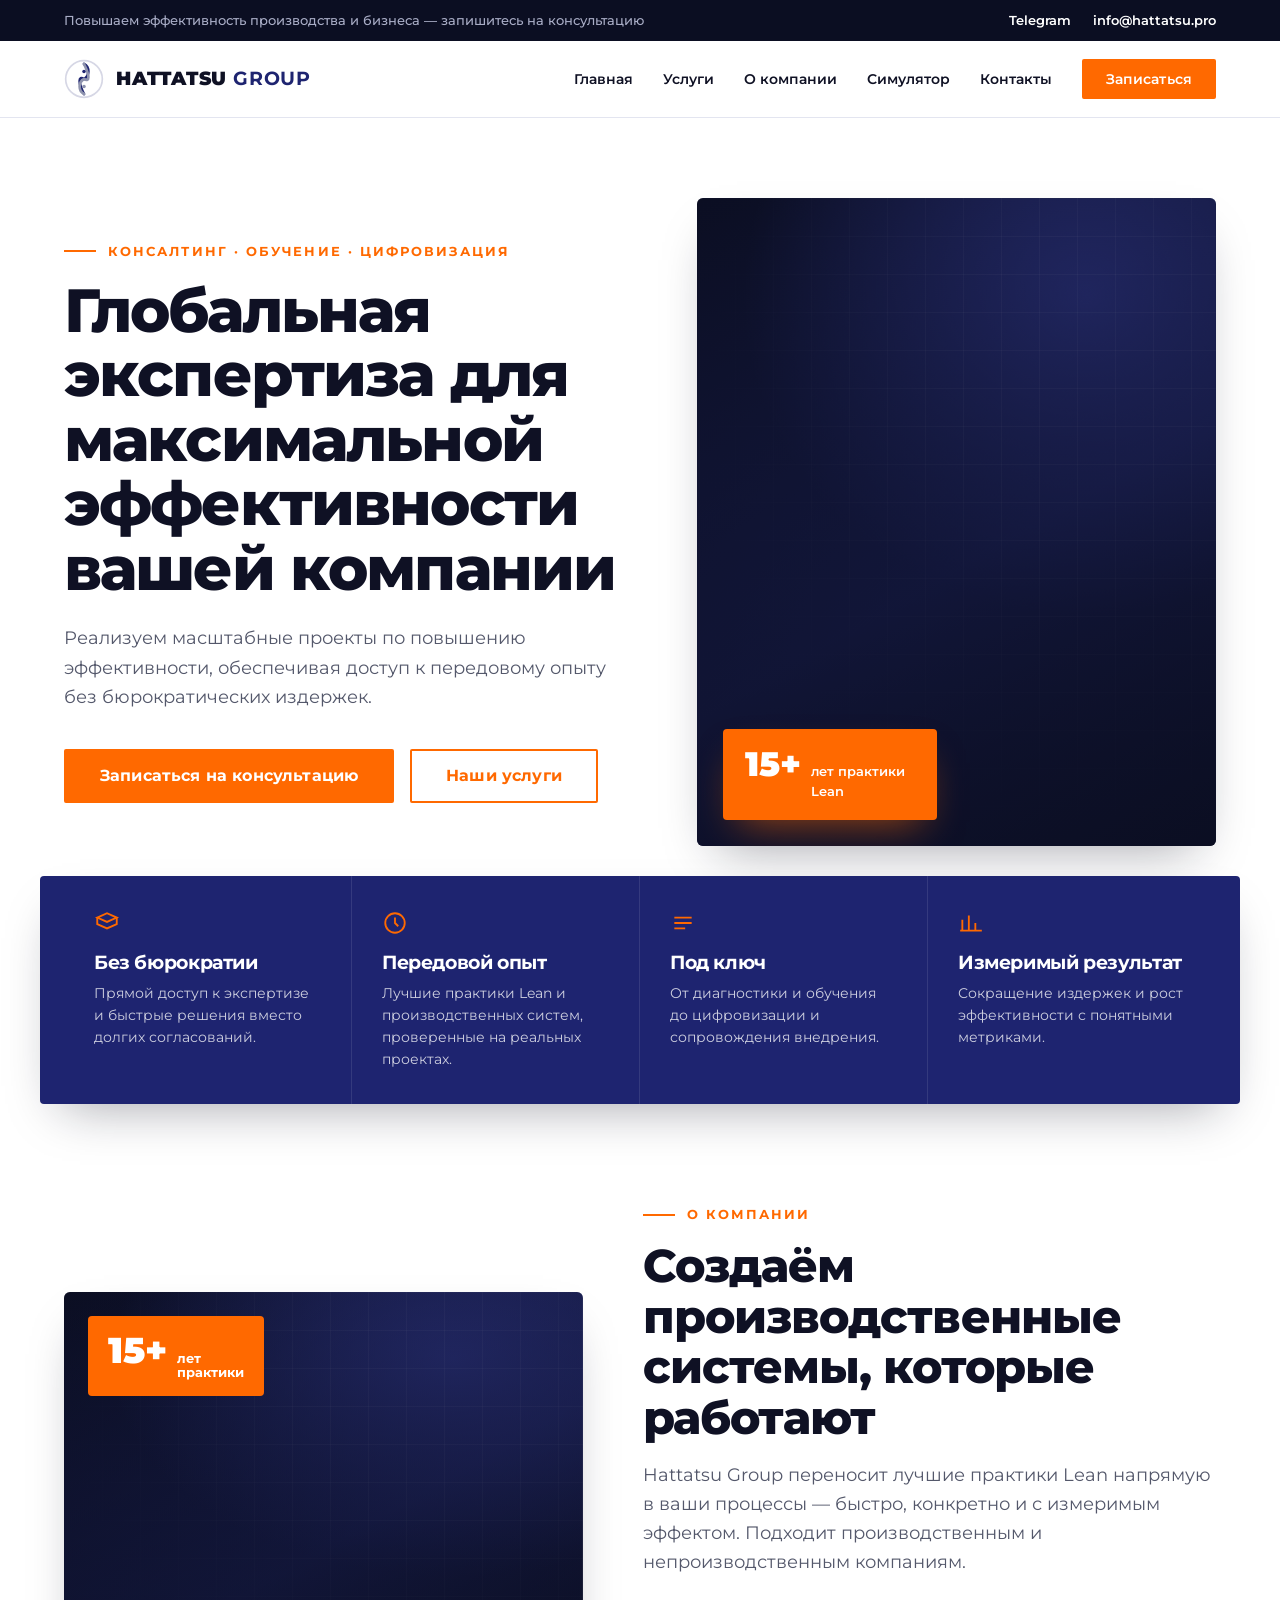
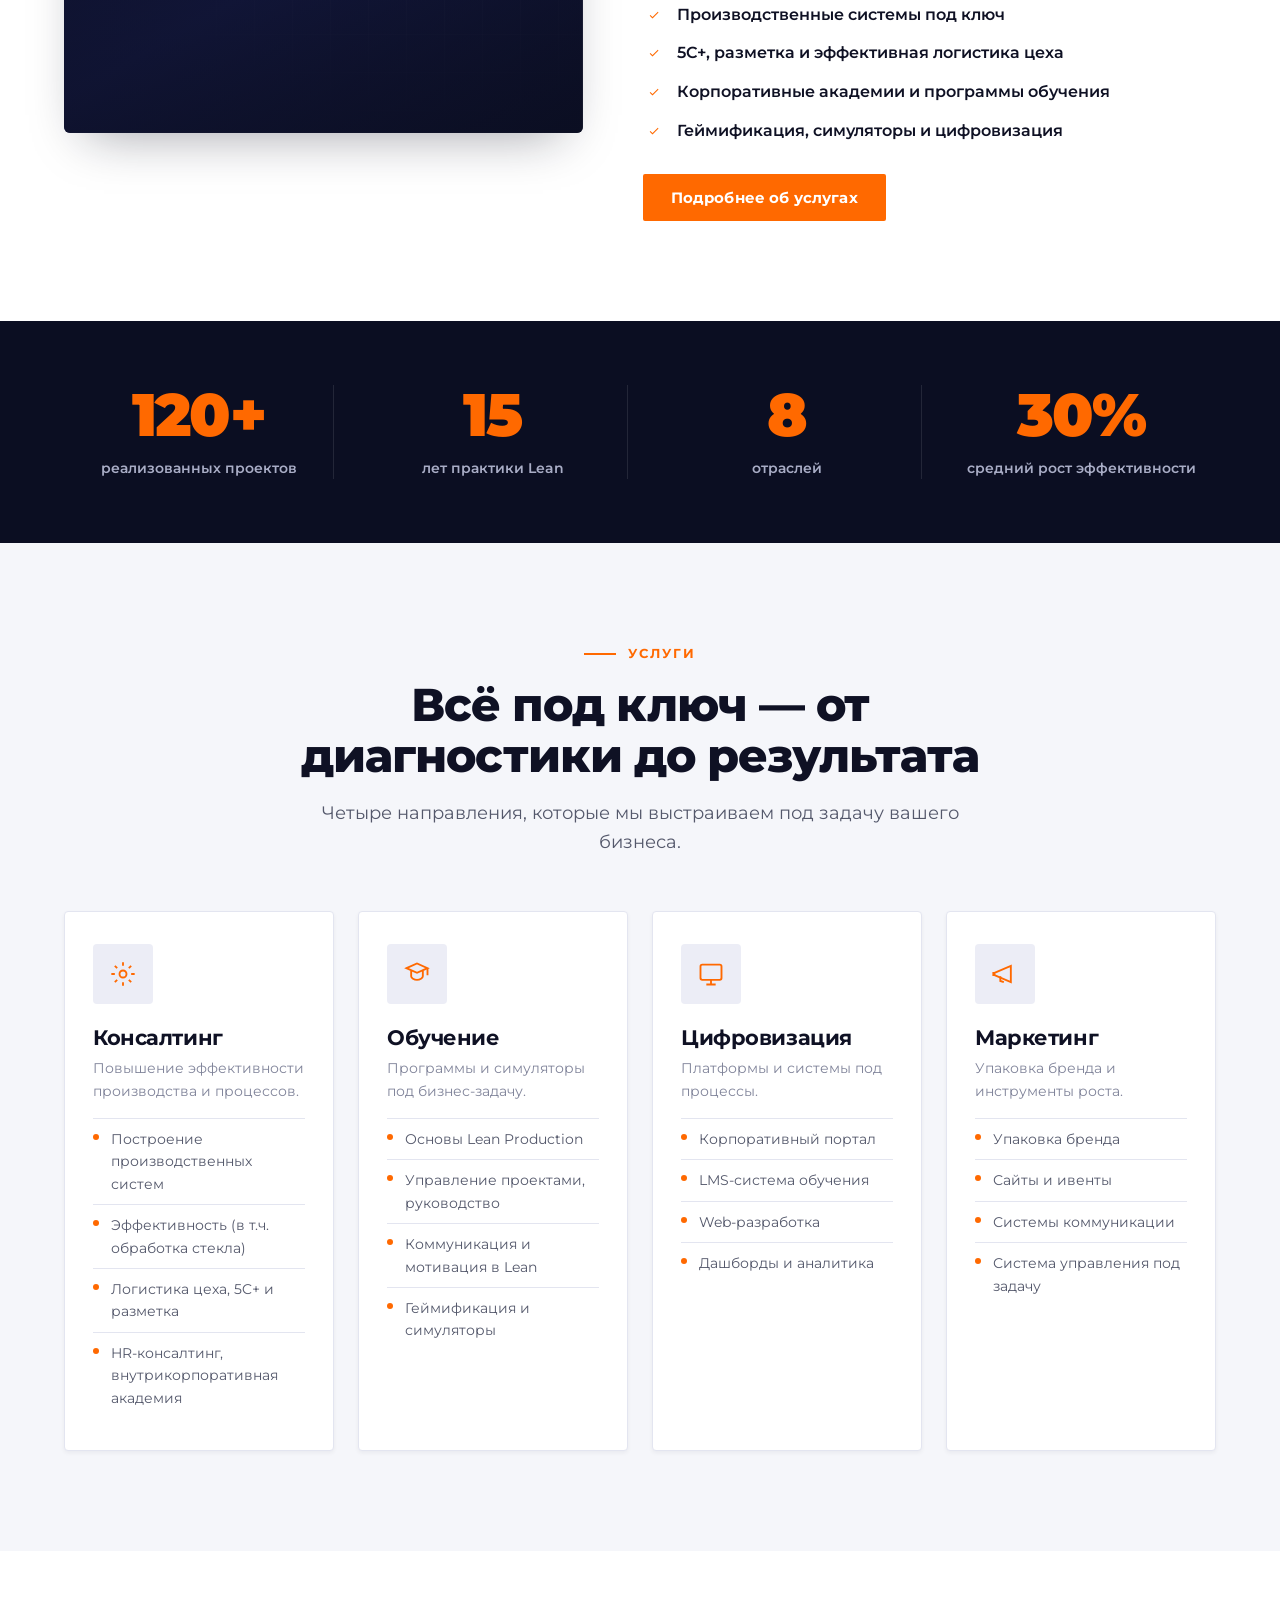
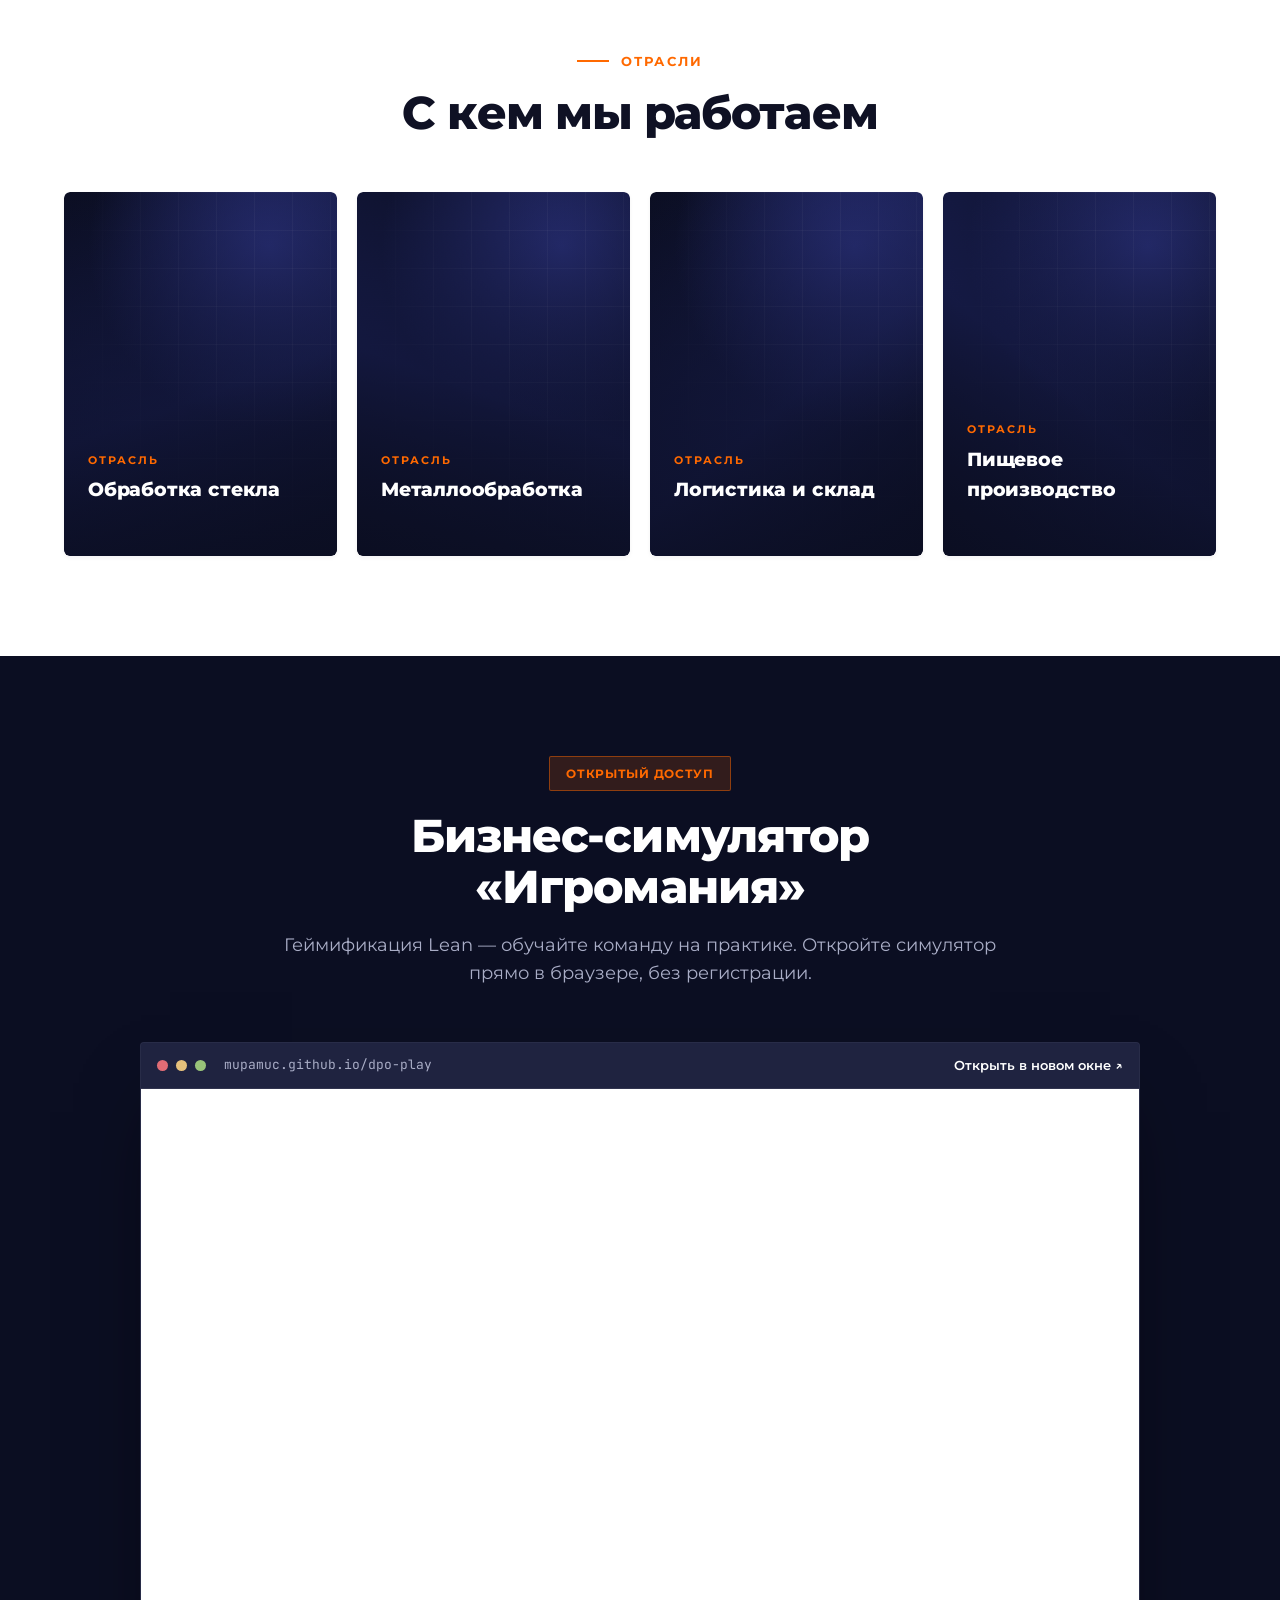
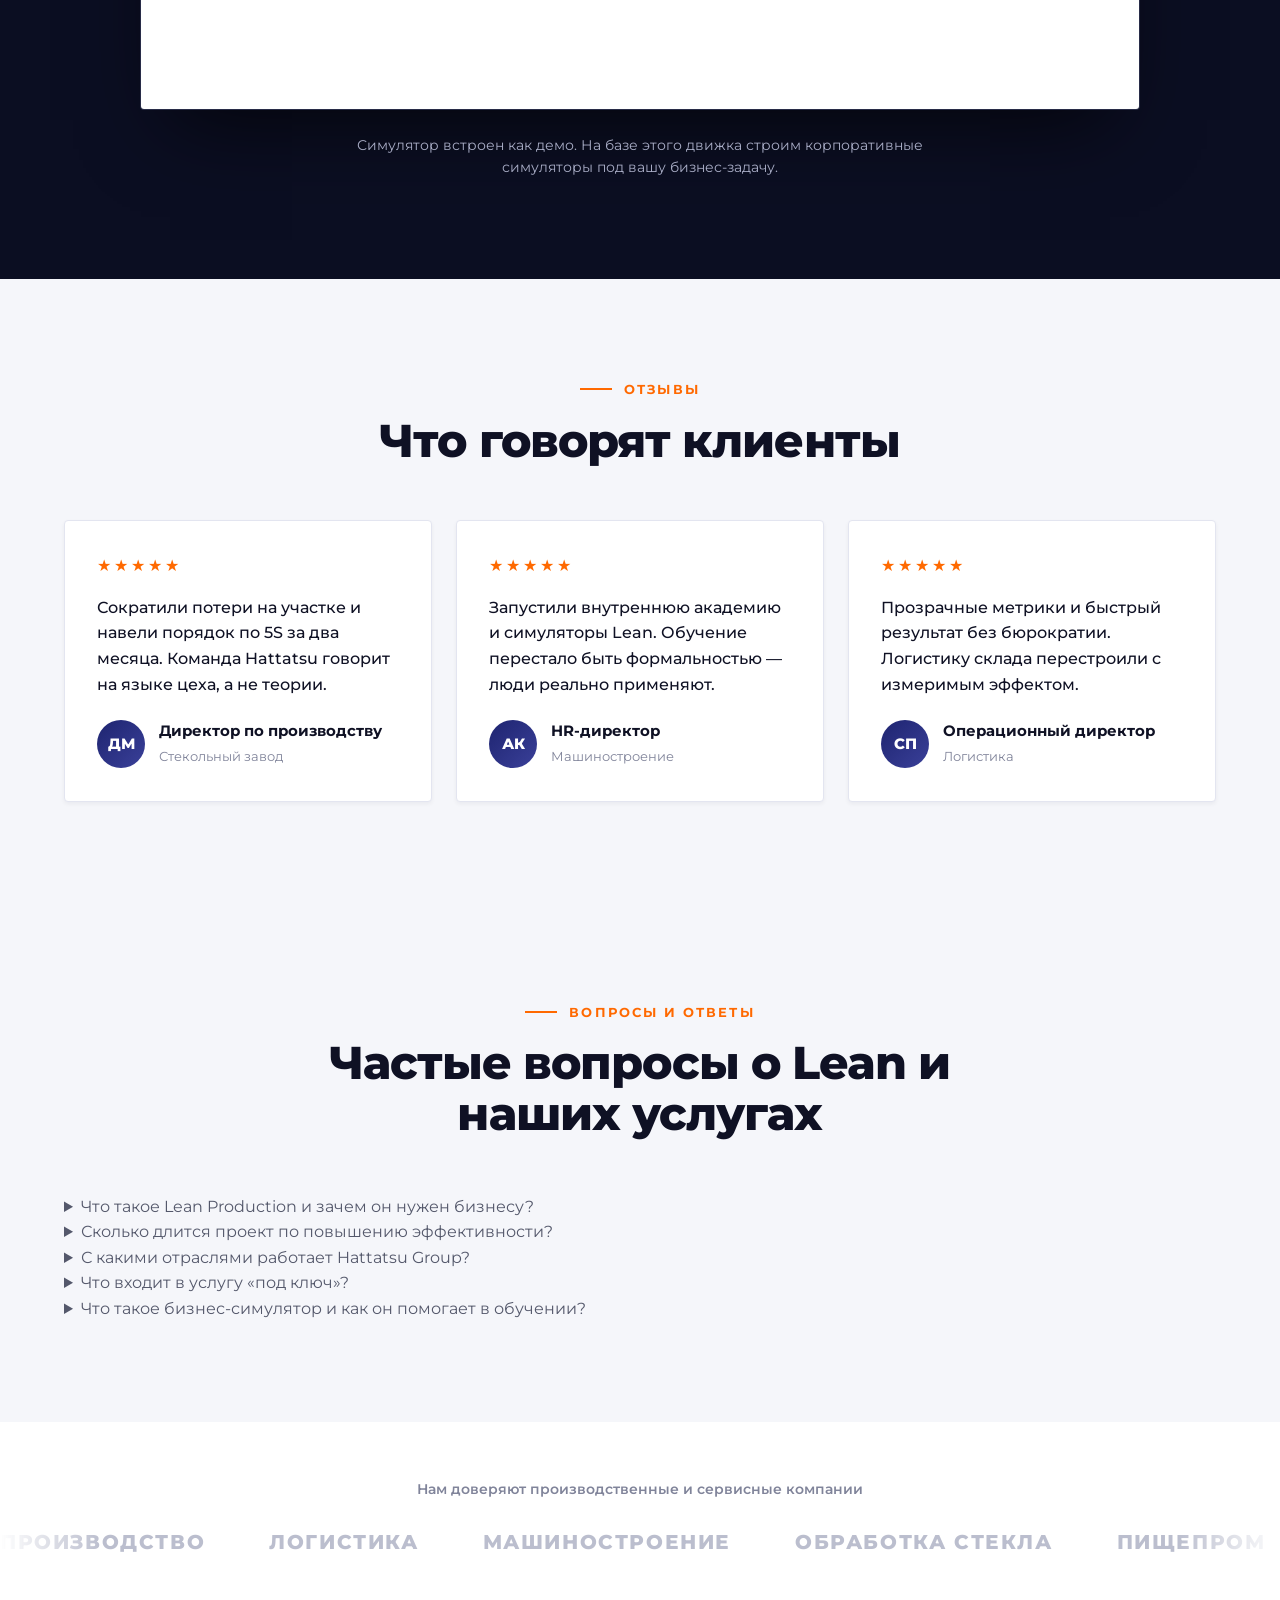
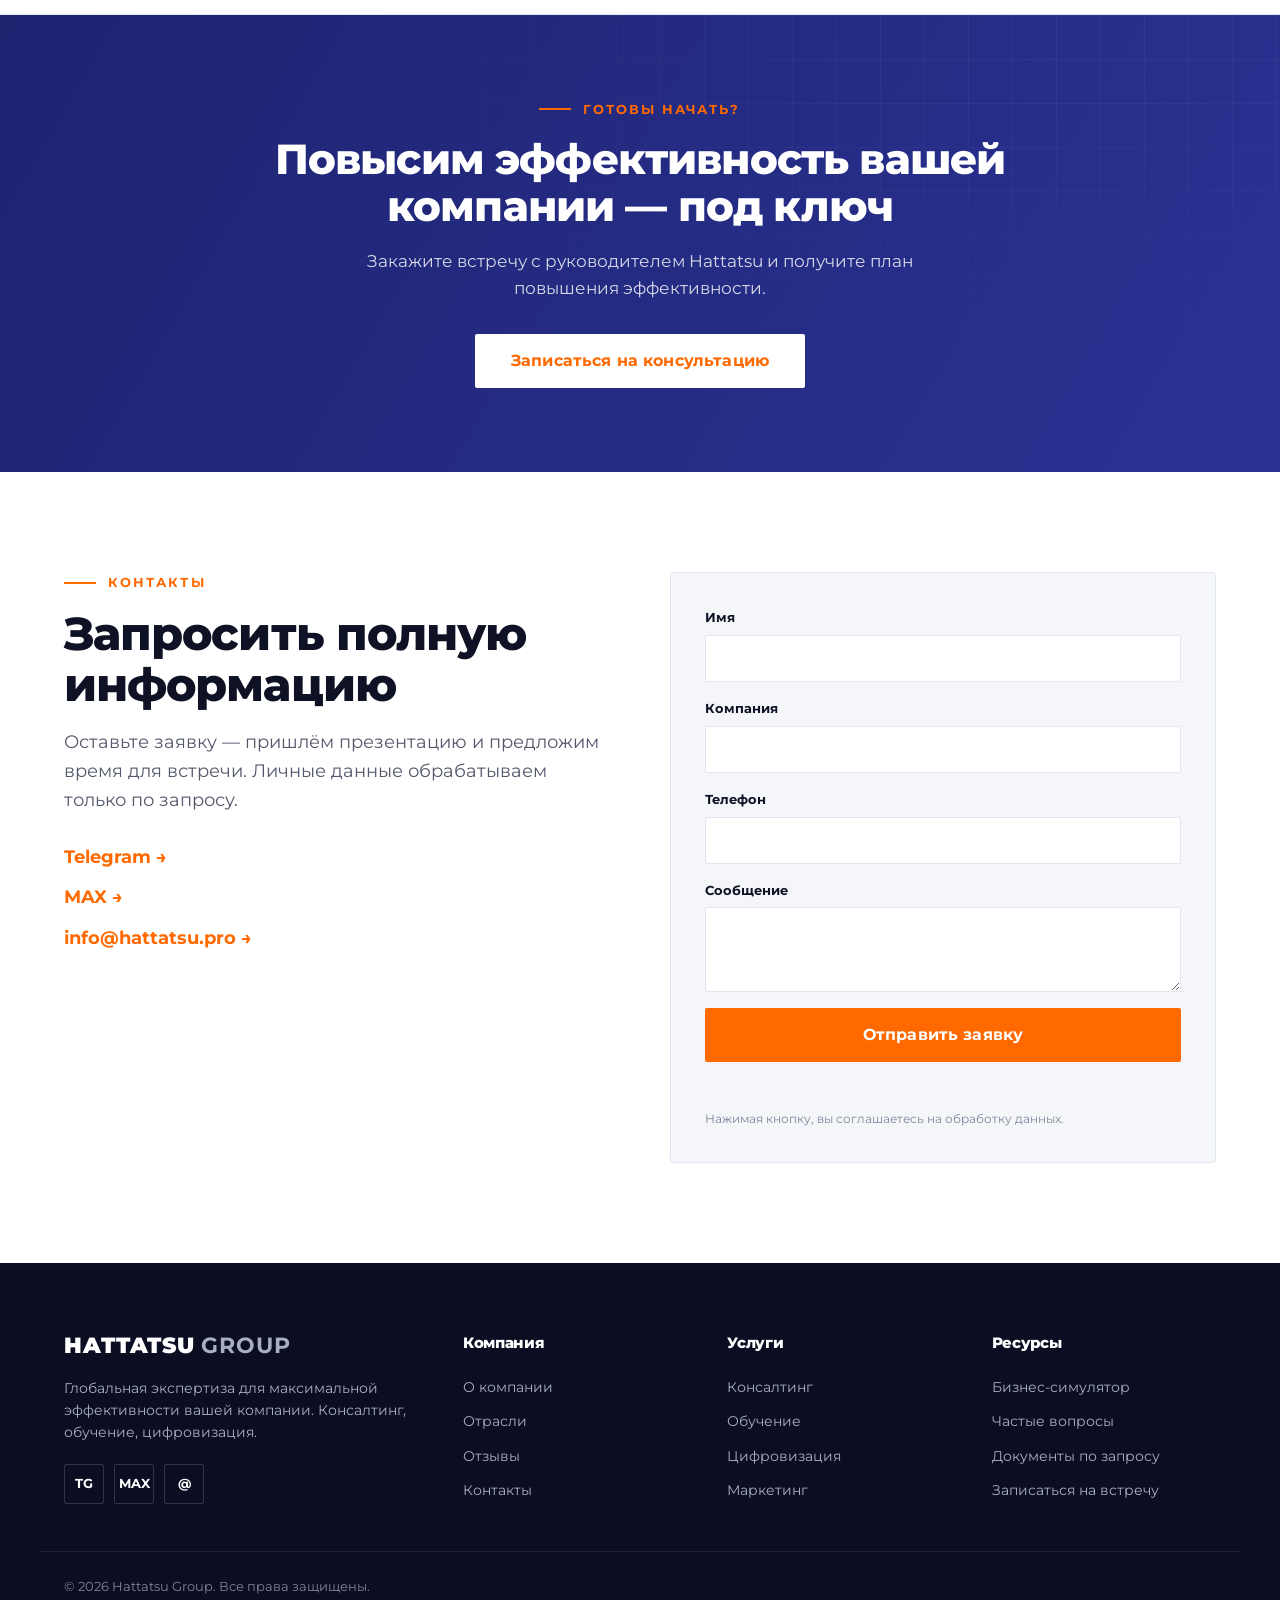
==== commit 03a4bf93: "seo: add canonical, robots, Twitter cards, og:site_name/locale, noscript reveal fallback" ====
--- a/index.html
+++ b/index.html
@@ -17,6 +17,16 @@
   <meta property="og:image:width" content="1200" />
   <meta property="og:image:height" content="630" />
   <meta name="twitter:card" content="summary_large_image" />
+  <meta name="twitter:title" content="HATTATSU GROUP — экспертиза для эффективности вашей компании" />
+  <meta name="twitter:description" content="Консалтинг и обучение: Lean, производственные системы, цифровизация, бизнес-симуляторы." />
+  <meta name="twitter:image" content="https://mupamuc.github.io/hattatsu-site/assets/img/og.png" />
+  <meta property="og:site_name" content="HATTATSU GROUP" />
+  <meta property="og:locale" content="ru_RU" />
+
+  <!-- SEO -->
+  <link rel="canonical" href="https://mupamuc.github.io/hattatsu-site/" />
+  <meta name="robots" content="index, follow, max-image-preview:large, max-snippet:-1" />
+  <meta name="author" content="HATTATSU GROUP" />
 
   <!-- Montserrat (кириллица) -->
   <link rel="preconnect" href="https://fonts.googleapis.com" />
@@ -24,6 +34,9 @@
   <link href="https://fonts.googleapis.com/css2?family=Montserrat:wght@400;500;600;700;800;900&family=JetBrains+Mono:wght@500&display=swap" rel="stylesheet" />
 
   <link rel="stylesheet" href="assets/css/styles.css" />
+
+  <!-- Контент виден даже без JS (AI-краулеры + доступность) -->
+  <noscript><style>.reveal{opacity:1 !important;transform:none !important}</style></noscript>
 </head>
 <body id="top">
 
@@ -156,10 +169,10 @@
     <!-- ===================== COUNTERS ===================== -->
     <section class="counters">
       <div class="container counters__grid">
-        <div class="counter reveal"><strong data-count="120" data-suffix="+">0</strong><span>реализованных проектов</span></div>
-        <div class="counter reveal"><strong data-count="15" data-suffix="">0</strong><span>лет практики Lean</span></div>
-        <div class="counter reveal"><strong data-count="8" data-suffix="">0</strong><span>отраслей</span></div>
-        <div class="counter reveal"><strong data-count="30" data-suffix="%">0</strong><span>средний рост эффективности</span></div>
+        <div class="counter reveal"><strong data-count="120" data-suffix="+">120+</strong><span>реализованных проектов</span></div>
+        <div class="counter reveal"><strong data-count="15" data-suffix="">15</strong><span>лет практики Lean</span></div>
+        <div class="counter reveal"><strong data-count="8" data-suffix="">8</strong><span>отраслей</span></div>
+        <div class="counter reveal"><strong data-count="30" data-suffix="%">30%</strong><span>средний рост эффективности</span></div>
       </div>
     </section>
 
@@ -314,6 +327,38 @@
       </div>
     </section>
 
+    <!-- ===================== FAQ ===================== -->
+    <section class="section section--soft" id="faq">
+      <div class="container">
+        <header class="section__head section__head--center reveal">
+          <p class="eyebrow eyebrow--accent eyebrow--center">Вопросы и ответы</p>
+          <h2 class="section__title">Частые вопросы о Lean и наших услугах</h2>
+        </header>
+        <div class="faq reveal">
+          <details class="faq__item">
+            <summary>Что такое Lean Production и зачем он нужен бизнесу?</summary>
+            <p>Lean Production (бережливое производство) — система управления, которая повышает эффективность за счёт устранения потерь: лишних запасов, ожиданий, перемещений и брака. Бизнес получает рост производительности, снижение издержек и более стабильное качество.</p>
+          </details>
+          <details class="faq__item">
+            <summary>Сколько длится проект по повышению эффективности?</summary>
+            <p>Пилотный проект обычно занимает от 2 до 6 месяцев в зависимости от масштаба участка и целей. Первые измеримые результаты по 5S и логистике цеха появляются уже в первые недели.</p>
+          </details>
+          <details class="faq__item">
+            <summary>С какими отраслями работает Hattatsu Group?</summary>
+            <p>Мы работаем с обработкой стекла, металлообработкой, машиностроением, логистикой и складом, пищевым производством. Подход применим и к непроизводственным компаниям.</p>
+          </details>
+          <details class="faq__item">
+            <summary>Что входит в услугу «под ключ»?</summary>
+            <p>Полный цикл: диагностика процессов, обучение команды, построение производственной системы, цифровизация (LMS, дашборды, корпоративные порталы) и сопровождение внедрения до достижения измеримого результата.</p>
+          </details>
+          <details class="faq__item">
+            <summary>Что такое бизнес-симулятор и как он помогает в обучении?</summary>
+            <p>Это игровой тренажёр Lean с открытым доступом в браузере. Команда отрабатывает принципы бережливого производства на практике, без риска для реальных процессов. На базе движка строим корпоративные симуляторы под задачу клиента.</p>
+          </details>
+        </div>
+      </div>
+    </section>
+
     <!-- ===================== CLIENTS / PARTNERS ===================== -->
     <section class="clients">
       <p class="clients__label">Нам доверяют производственные и сервисные компании</p>
@@ -391,6 +436,7 @@
       <nav class="footer__col" aria-label="Ресурсы">
         <h4>Ресурсы</h4>
         <a href="#simulator">Бизнес-симулятор</a>
+        <a href="#faq">Частые вопросы</a>
         <a href="#contacts">Документы по запросу</a>
         <a href="#contacts">Записаться на встречу</a>
       </nav>
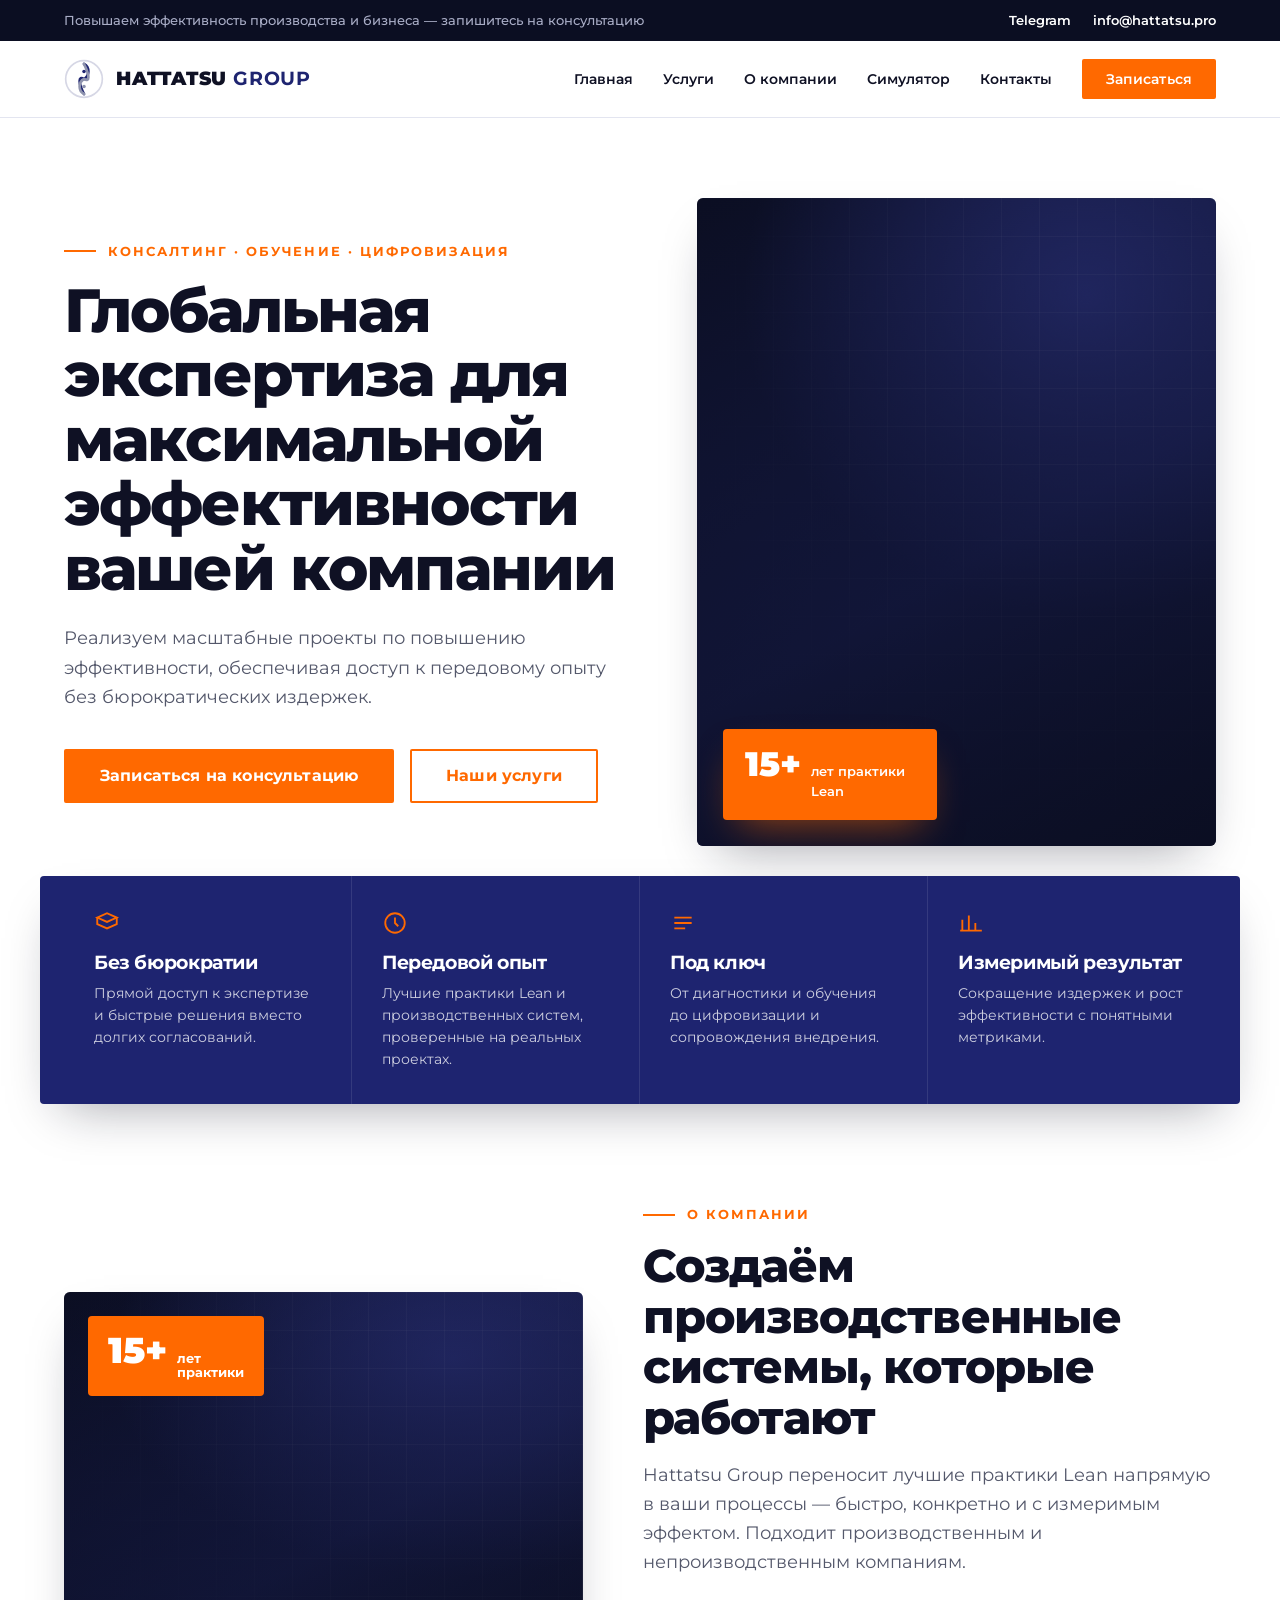
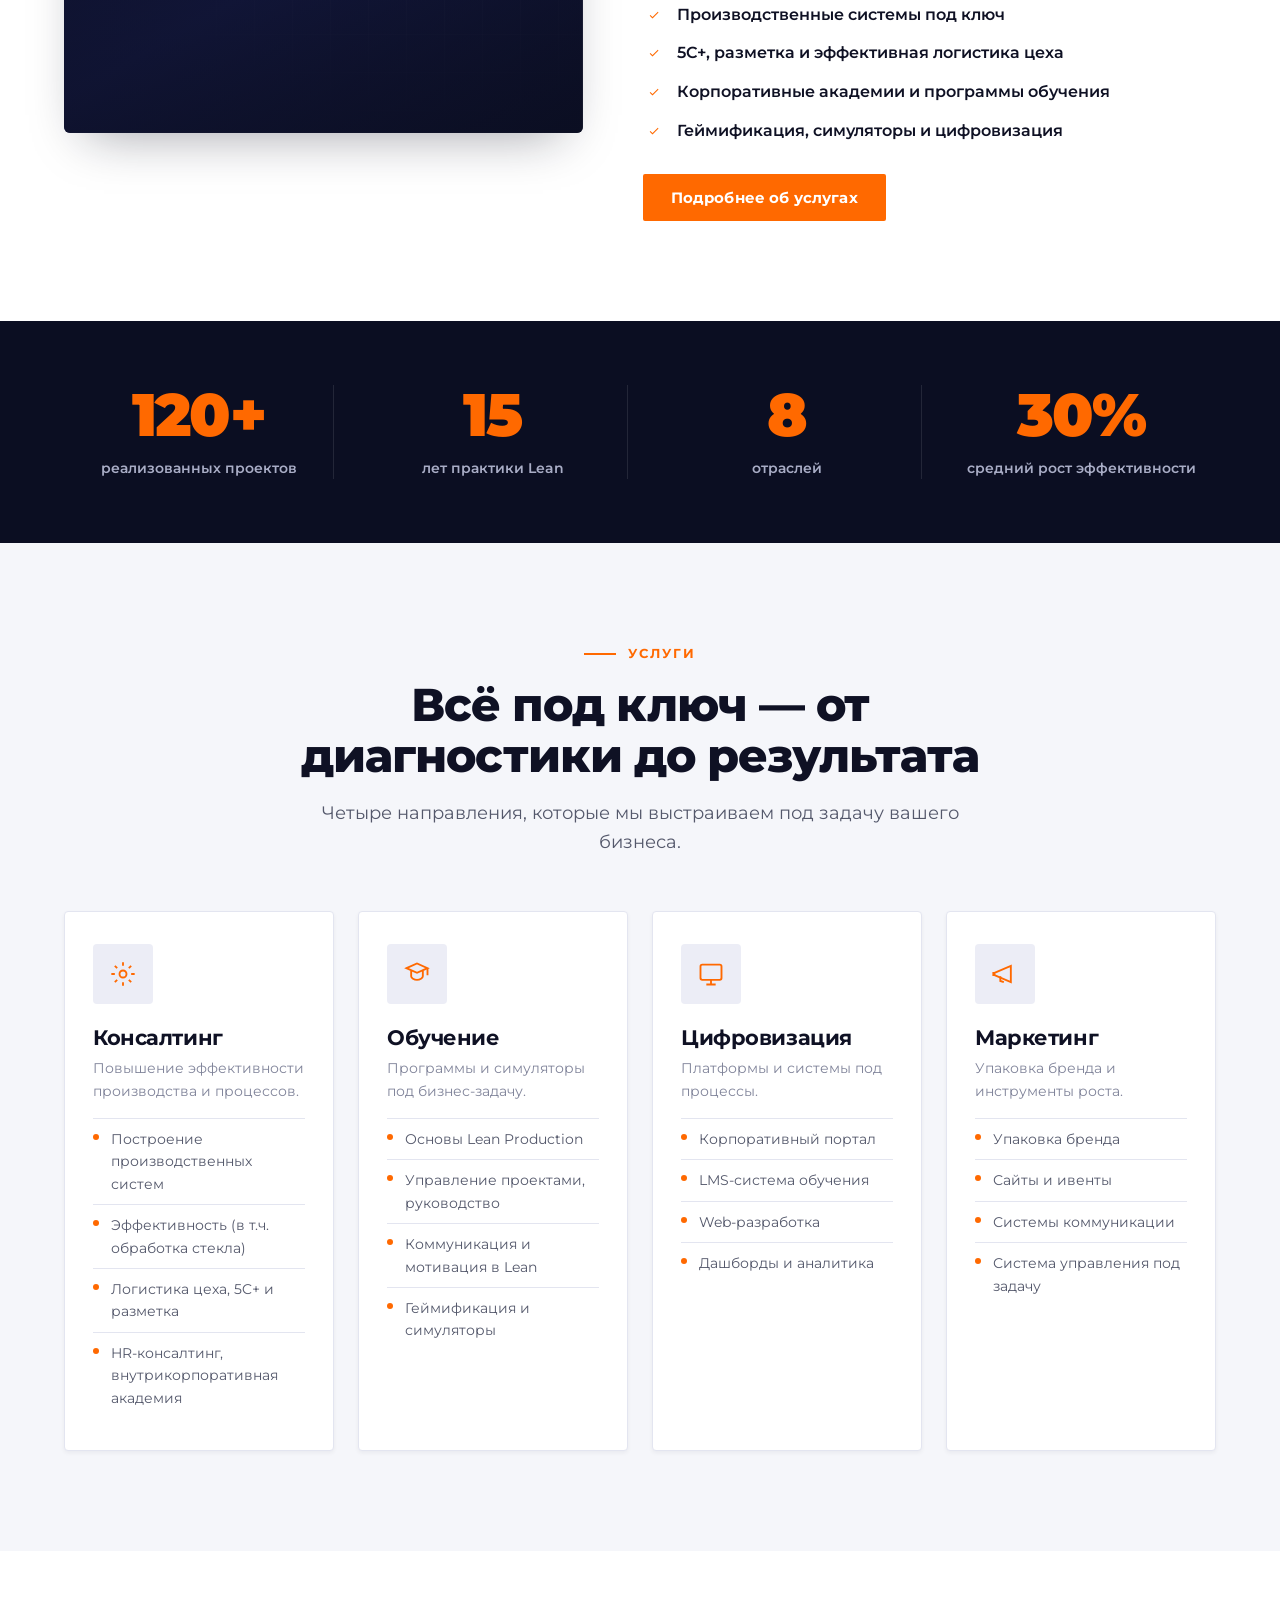
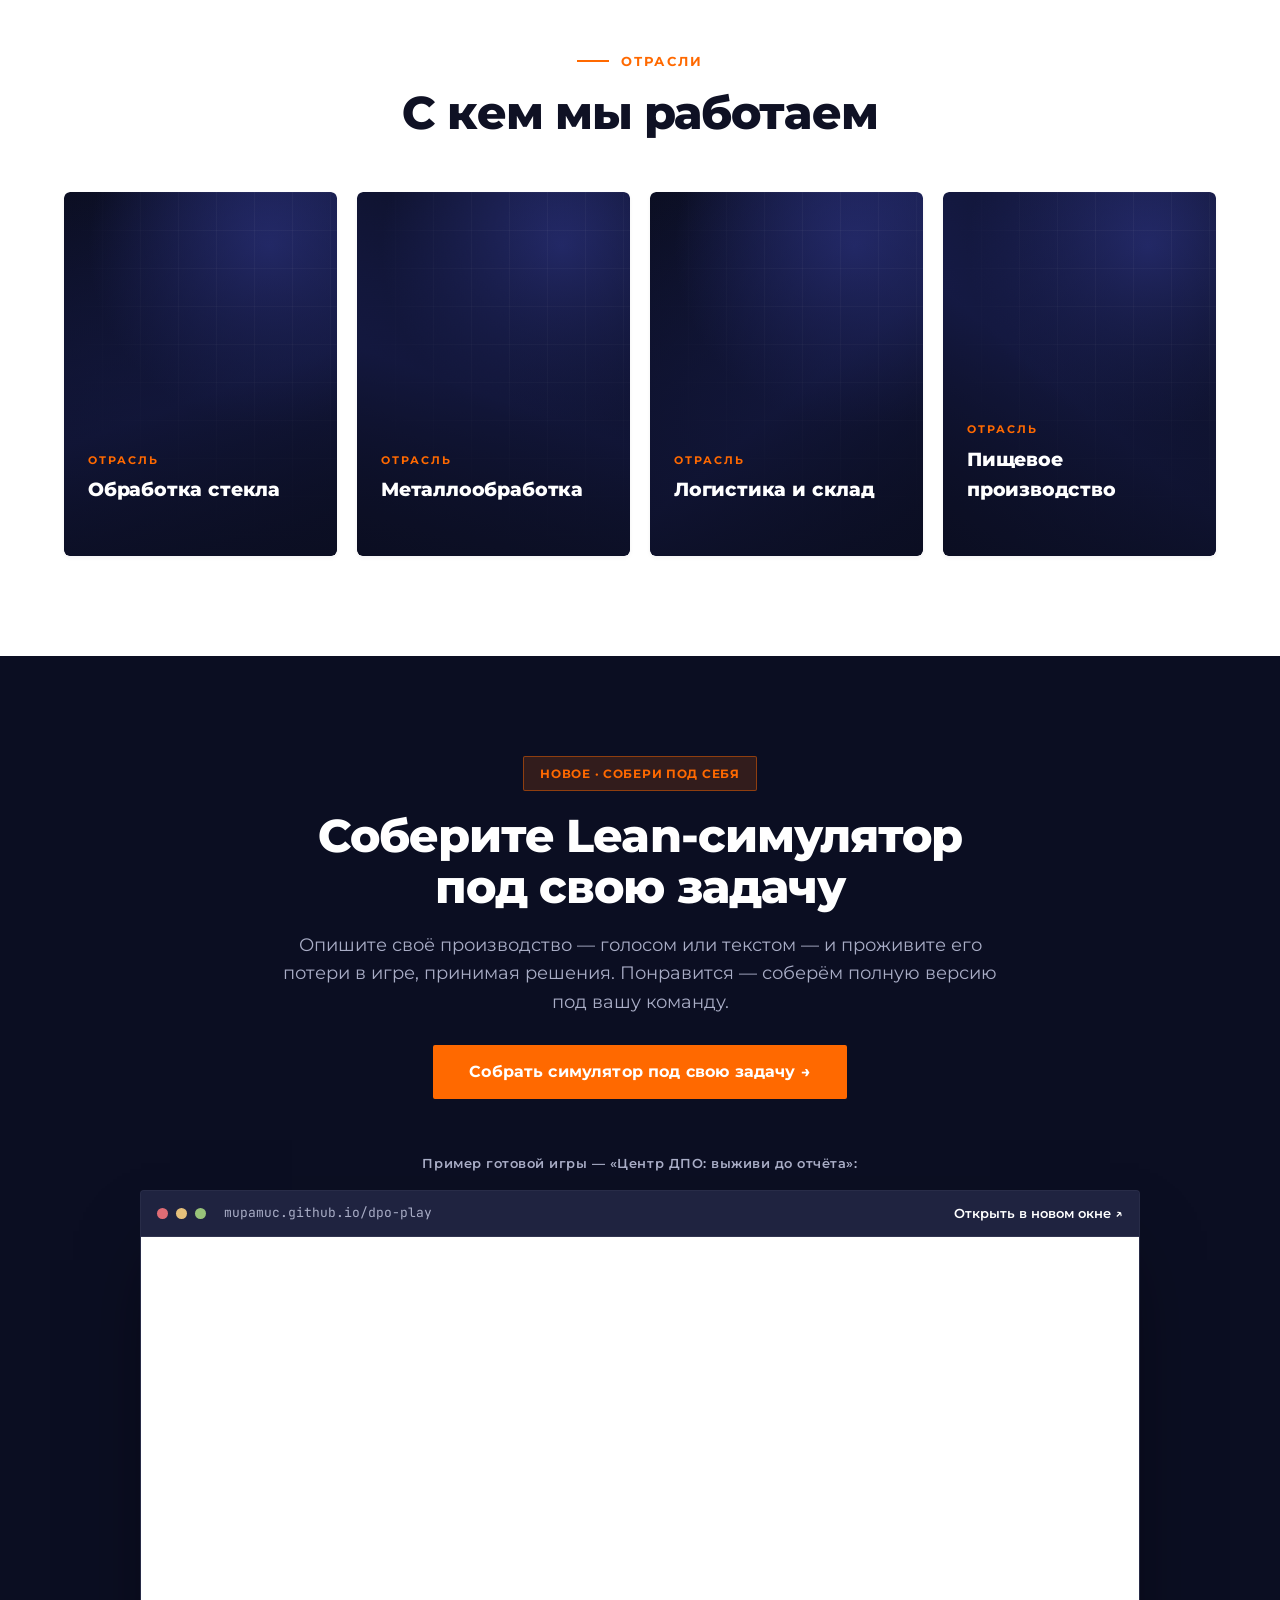
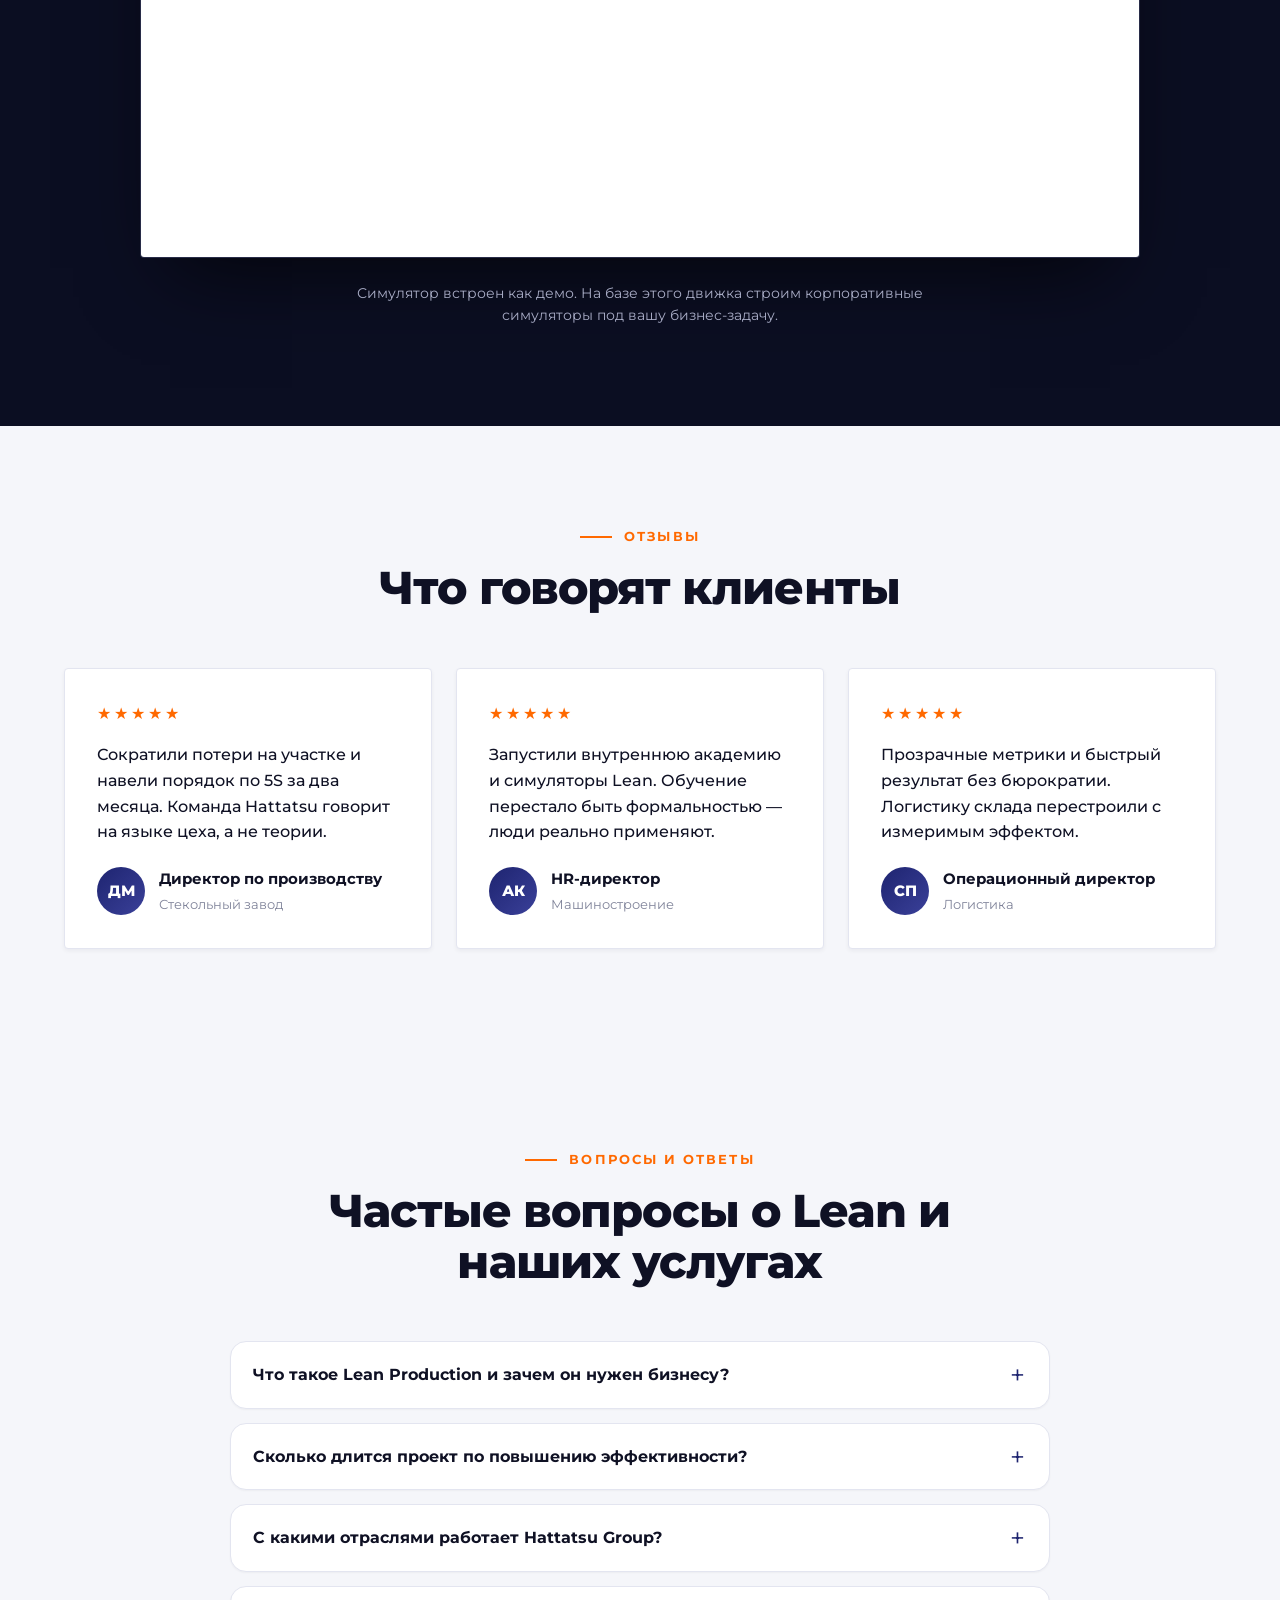
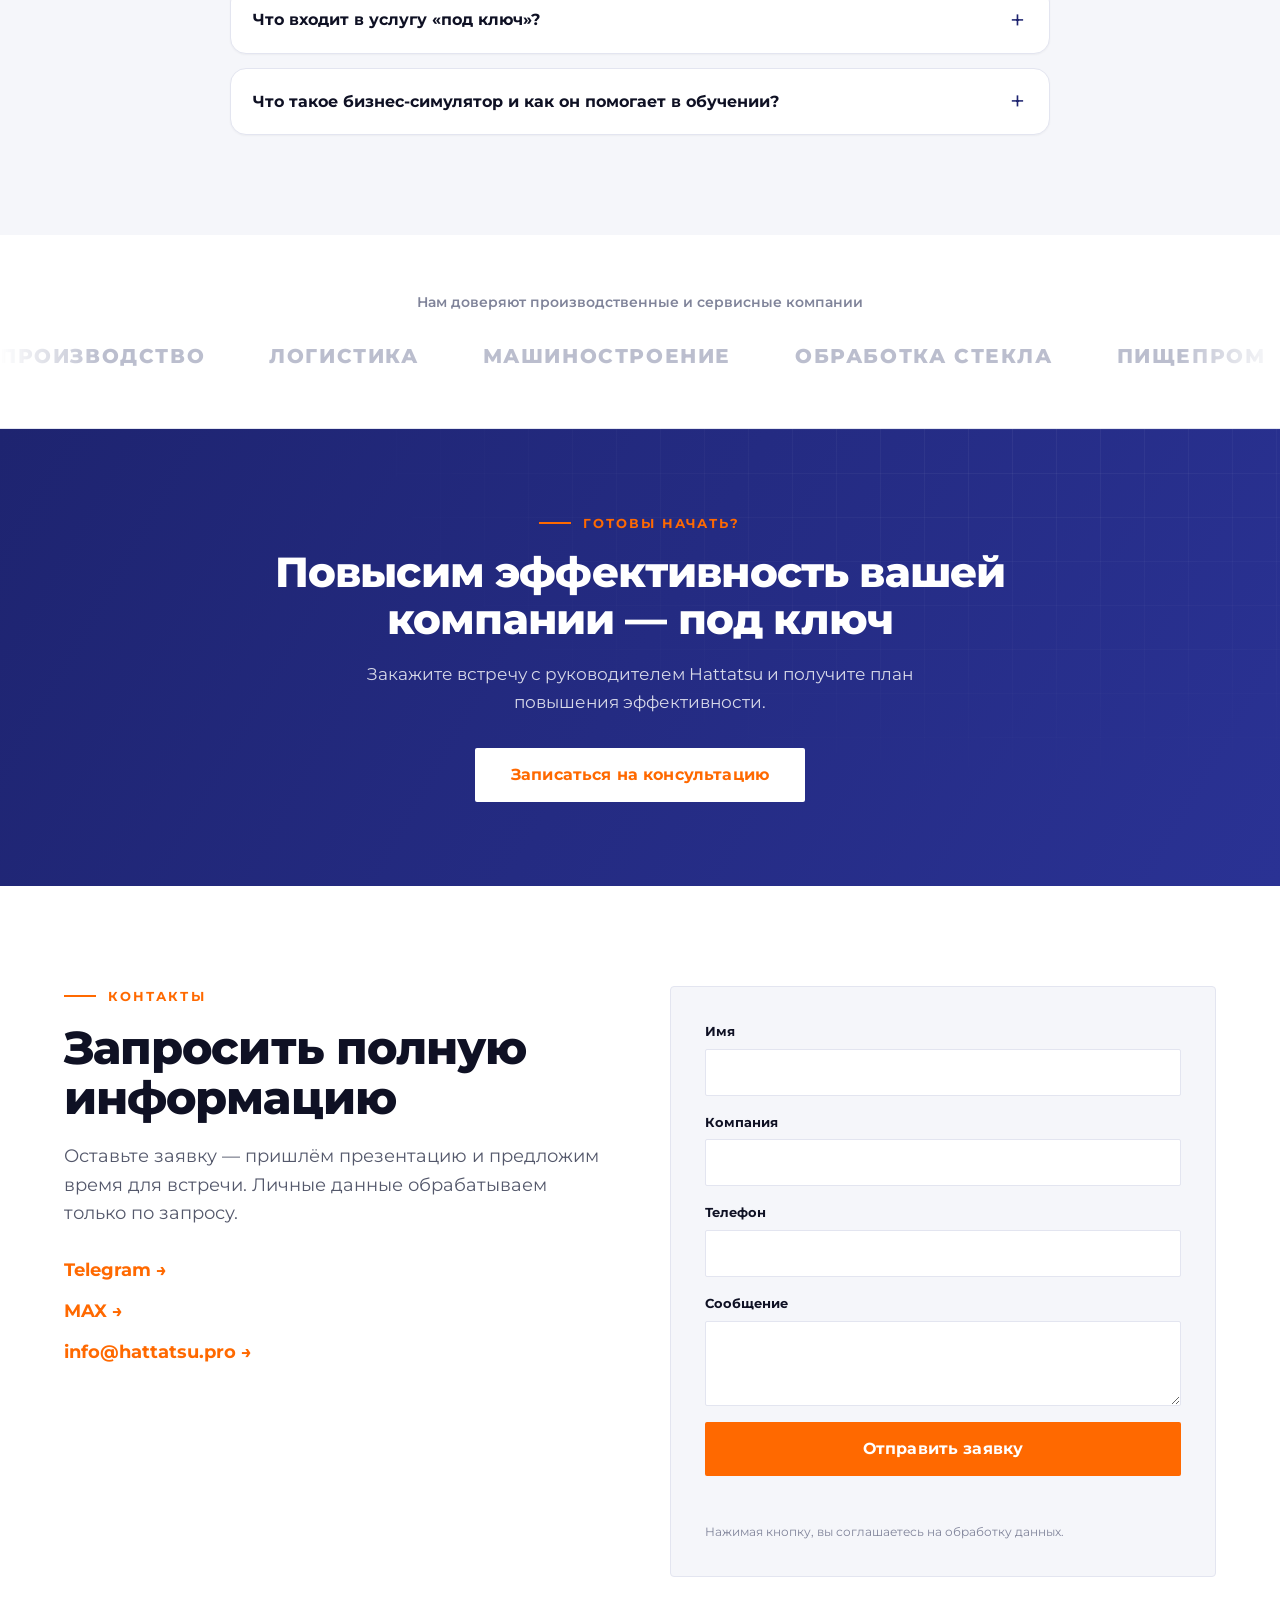
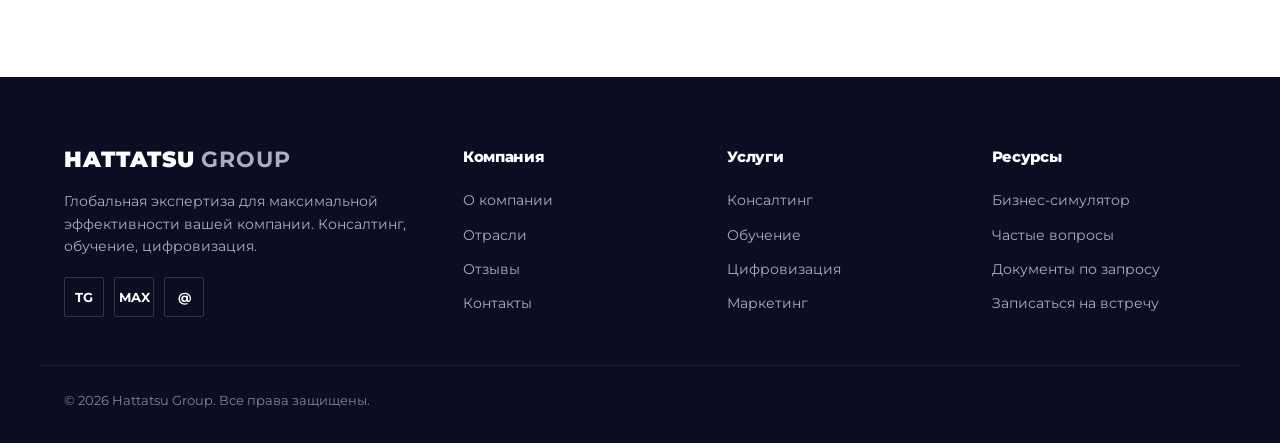
==== commit f8295a92: "feat: preset Lean-simulator builder (no backend) + homepage link - simulator.html: pick industry + b" ====
--- a/index.html
+++ b/index.html
@@ -277,11 +277,13 @@
     <section class="section sim" id="simulator">
       <div class="container">
         <header class="section__head section__head--center reveal">
-          <span class="badge badge--gold">Открытый доступ</span>
-          <h2 class="section__title section__title--light">Бизнес-симулятор «Игромания»</h2>
-          <p class="section__lead section__lead--light">Геймификация Lean — обучайте команду на практике. Откройте симулятор прямо в браузере, без регистрации.</p>
+          <span class="badge badge--gold">Новое · собери под себя</span>
+          <h2 class="section__title section__title--light">Соберите Lean-симулятор под свою задачу</h2>
+          <p class="section__lead section__lead--light">Опишите своё производство — голосом или текстом — и проживите его потери в игре, принимая решения. Понравится — соберём полную версию под вашу команду.</p>
+          <a class="btn btn--primary btn--lg sim__cta" href="simulator.html">Собрать симулятор под свою задачу →</a>
         </header>
 
+        <p class="sim__examplelabel reveal">Пример готовой игры — «Центр ДПО: выживи до отчёта»:</p>
         <div class="sim__frame reveal">
           <div class="sim__bar">
             <span class="sim__dot"></span><span class="sim__dot"></span><span class="sim__dot"></span>
@@ -444,6 +446,75 @@
     <div class="container footer__legal">© <span id="year"></span> Hattatsu Group. Все права защищены.</div>
   </footer>
 
+  <!-- ===================== STRUCTURED DATA (JSON-LD) ===================== -->
+  <script type="application/ld+json">
+  {
+    "@context": "https://schema.org",
+    "@graph": [
+      {
+        "@type": "Organization",
+        "@id": "https://mupamuc.github.io/hattatsu-site/#org",
+        "name": "HATTATSU GROUP",
+        "url": "https://mupamuc.github.io/hattatsu-site/",
+        "email": "info@hattatsu.pro",
+        "logo": "https://mupamuc.github.io/hattatsu-site/assets/img/og.png",
+        "image": "https://mupamuc.github.io/hattatsu-site/assets/img/og.png",
+        "slogan": "Глобальная экспертиза для максимальной эффективности вашей компании",
+        "description": "Консалтинг и обучение по повышению эффективности производства и бизнеса: Lean Production, производственные системы, цифровизация, корпоративные академии и бизнес-симуляторы.",
+        "knowsAbout": ["Lean Production", "Бережливое производство", "Производственные системы", "5S", "Логистика цеха", "Цифровизация производства", "Корпоративное обучение", "Геймификация обучения"],
+        "areaServed": { "@type": "Country", "name": "Россия" }
+      },
+      {
+        "@type": "ProfessionalService",
+        "@id": "https://mupamuc.github.io/hattatsu-site/#service",
+        "name": "HATTATSU GROUP — Lean-консалтинг и обучение",
+        "url": "https://mupamuc.github.io/hattatsu-site/",
+        "image": "https://mupamuc.github.io/hattatsu-site/assets/img/og.png",
+        "provider": { "@id": "https://mupamuc.github.io/hattatsu-site/#org" },
+        "areaServed": { "@type": "Country", "name": "Россия" },
+        "serviceType": ["Lean-консалтинг", "Корпоративное обучение", "Цифровизация", "Маркетинг"],
+        "description": "Повышение эффективности производства и бизнеса под ключ: диагностика, обучение, построение производственных систем, цифровизация и сопровождение внедрения.",
+        "hasOfferCatalog": {
+          "@type": "OfferCatalog",
+          "name": "Услуги Hattatsu Group",
+          "itemListElement": [
+            { "@type": "Offer", "itemOffered": { "@type": "Service", "name": "Консалтинг", "description": "Построение производственных систем, эффективность, логистика цеха, 5C+, HR-консалтинг и внутрикорпоративная академия." } },
+            { "@type": "Offer", "itemOffered": { "@type": "Service", "name": "Обучение", "description": "Основы Lean Production, управление проектами, коммуникация и мотивация в Lean, геймификация и симуляторы." } },
+            { "@type": "Offer", "itemOffered": { "@type": "Service", "name": "Цифровизация", "description": "Корпоративный портал, LMS-система обучения, web-разработка, дашборды и аналитика." } },
+            { "@type": "Offer", "itemOffered": { "@type": "Service", "name": "Маркетинг", "description": "Упаковка бренда, сайты и ивенты, системы коммуникации." } }
+          ]
+        }
+      },
+      {
+        "@type": "WebSite",
+        "@id": "https://mupamuc.github.io/hattatsu-site/#website",
+        "url": "https://mupamuc.github.io/hattatsu-site/",
+        "name": "HATTATSU GROUP",
+        "inLanguage": "ru-RU",
+        "publisher": { "@id": "https://mupamuc.github.io/hattatsu-site/#org" }
+      },
+      {
+        "@type": "FAQPage",
+        "@id": "https://mupamuc.github.io/hattatsu-site/#faq",
+        "mainEntity": [
+          { "@type": "Question", "name": "Что такое Lean Production и зачем он нужен бизнесу?", "acceptedAnswer": { "@type": "Answer", "text": "Lean Production (бережливое производство) — система управления, которая повышает эффективность за счёт устранения потерь: лишних запасов, ожиданий, перемещений и брака. Бизнес получает рост производительности, снижение издержек и более стабильное качество." } },
+          { "@type": "Question", "name": "Сколько длится проект по повышению эффективности?", "acceptedAnswer": { "@type": "Answer", "text": "Пилотный проект обычно занимает от 2 до 6 месяцев в зависимости от масштаба участка и целей. Первые измеримые результаты по 5S и логистике цеха появляются уже в первые недели." } },
+          { "@type": "Question", "name": "С какими отраслями работает Hattatsu Group?", "acceptedAnswer": { "@type": "Answer", "text": "Мы работаем с обработкой стекла, металлообработкой, машиностроением, логистикой и складом, пищевым производством. Подход применим и к непроизводственным компаниям." } },
+          { "@type": "Question", "name": "Что входит в услугу «под ключ»?", "acceptedAnswer": { "@type": "Answer", "text": "Полный цикл: диагностика процессов, обучение команды, построение производственной системы, цифровизация (LMS, дашборды, корпоративные порталы) и сопровождение внедрения до достижения измеримого результата." } },
+          { "@type": "Question", "name": "Что такое бизнес-симулятор и как он помогает в обучении?", "acceptedAnswer": { "@type": "Answer", "text": "Это игровой тренажёр Lean с открытым доступом в браузере. Команда отрабатывает принципы бережливого производства на практике, без риска для реальных процессов. На базе движка строим корпоративные симуляторы под задачу клиента." } }
+        ]
+      },
+      {
+        "@type": "BreadcrumbList",
+        "@id": "https://mupamuc.github.io/hattatsu-site/#breadcrumb",
+        "itemListElement": [
+          { "@type": "ListItem", "position": 1, "name": "Главная", "item": "https://mupamuc.github.io/hattatsu-site/" }
+        ]
+      }
+    ]
+  }
+  </script>
+
   <script src="assets/js/main.js"></script>
 </body>
 </html>
--- a/assets/css/styles.css
+++ b/assets/css/styles.css
@@ -257,6 +257,8 @@
 .sim__play > span:not(.sim__playicon) { font-size: 18px; font-weight: 700; }
 .sim__play small { color: var(--on-dark-soft); font-size: 13px; font-weight: 500; }
 .sim__note { text-align: center; color: var(--on-dark-soft); font-size: 14px; margin: 24px auto 0; max-width: 640px; }
+.sim__cta { margin-top: 28px; }
+.sim__examplelabel { text-align: center; color: var(--on-dark-soft); font-size: 13px; font-weight: 600; letter-spacing: .04em; margin: 0 0 16px; }
 
 /* ============================================================
    TESTIMONIALS
@@ -327,6 +329,19 @@
    ============================================================ */
 .reveal { opacity: 0; transform: translateY(26px); transition: opacity .6s ease, transform .6s ease; }
 .reveal.is-in { opacity: 1; transform: none; }
+
+/* ============================================================
+   FAQ
+   ============================================================ */
+.faq { max-width: 820px; margin: 0 auto; display: grid; gap: 14px; }
+.faq__item { background: #fff; border: 1px solid var(--hairline); border-radius: 16px; padding: 2px 22px; box-shadow: 0 1px 2px rgba(15,17,36,.04); transition: box-shadow .2s, border-color .2s; }
+.faq__item[open] { box-shadow: 0 14px 34px -20px rgba(15,17,36,.28); border-color: var(--primary); }
+.faq__item summary { cursor: pointer; list-style: none; font-weight: 700; font-size: 16px; color: var(--ink); padding: 18px 36px 18px 0; position: relative; }
+.faq__item summary::-webkit-details-marker { display: none; }
+.faq__item summary::after { content: "+"; position: absolute; right: 2px; top: 50%; transform: translateY(-50%); font-size: 26px; font-weight: 400; line-height: 1; color: var(--primary); transition: transform .2s; }
+.faq__item[open] summary::after { transform: translateY(-50%) rotate(45deg); }
+.faq__item p { margin: 0 0 18px; color: var(--muted); font-size: 15px; line-height: 1.65; }
+
 @media (prefers-reduced-motion: reduce) {
   .reveal { opacity: 1; transform: none; transition: none; }
   .brand__mark svg, .marquee__track { animation: none; }
@@ -368,3 +383,74 @@
   .sim__frame iframe, .sim__embed { height: 460px; }
   .hero__actions .btn { flex: 1; }
 }
+
+/* ============================================================
+   LEAN SIMULATOR PAGE (.sg-*)
+   ============================================================ */
+.sg-main { max-width: 860px; margin: 0 auto; padding: 56px 24px 96px; }
+.sg-head { text-align: center; margin-bottom: 40px; }
+.sg-head .eyebrow { justify-content: center; }
+.sg-h1 { font-size: clamp(30px, 4vw, 48px); font-weight: 800; letter-spacing: -.03em; }
+.sg-sub { font-size: 18px; color: var(--body); margin: 16px auto 0; max-width: 40em; }
+
+.sg-step { display: none; }
+.sg-step.is-active { display: block; animation: sg-in .4s ease; }
+@keyframes sg-in { from { opacity: 0; transform: translateY(16px); } to { opacity: 1; transform: none; } }
+
+.sg-card { background: var(--canvas); border: 1px solid var(--hairline); border-radius: var(--r-card); padding: 36px; box-shadow: var(--shadow-card); }
+.sg-field { display: grid; gap: 8px; margin-bottom: 22px; }
+.sg-field label { font-weight: 700; font-size: 14px; color: var(--ink); }
+.sg-opt { font-weight: 500; color: var(--muted); }
+.sg-field select, .sg-field input, .sg-field textarea {
+  font-family: inherit; font-size: 15px; color: var(--ink); background: #fff;
+  border: 1px solid var(--hairline); border-radius: var(--r-btn); padding: 13px 15px; transition: border-color .15s, box-shadow .15s;
+}
+.sg-field select:focus, .sg-field input:focus, .sg-field textarea:focus { outline: 0; border-color: var(--accent); box-shadow: 0 0 0 3px rgba(255,105,0,.15); }
+.sg-voice { display: flex; gap: 10px; align-items: stretch; }
+.sg-voice textarea { flex: 1; resize: vertical; }
+.sg-mic { flex: none; width: 52px; border: 1px solid var(--hairline); background: var(--surface-soft); border-radius: var(--r-btn); font-size: 20px; cursor: pointer; transition: background .2s, border-color .2s, transform .2s; }
+.sg-mic:hover { border-color: var(--accent); background: var(--accent-soft); }
+.sg-mic.is-rec { background: var(--accent); border-color: var(--accent); animation: sg-pulse 1s infinite; }
+@keyframes sg-pulse { 0%,100% { box-shadow: 0 0 0 0 rgba(255,105,0,.5); } 50% { box-shadow: 0 0 0 8px rgba(255,105,0,0); } }
+.sg-note { font-size: 13px; color: var(--muted); margin: 16px 0 0; line-height: 1.5; }
+#sg-build { margin-top: 6px; }
+
+/* loader */
+.sg-loader { text-align: center; padding: 80px 20px; }
+.sg-loader p { color: var(--body); font-weight: 600; margin-top: 24px; }
+.sg-spin { width: 56px; height: 56px; margin: 0 auto; border: 4px solid var(--surface-strong); border-top-color: var(--accent); border-radius: 50%; animation: sg-spin 1s linear infinite; }
+@keyframes sg-spin { to { transform: rotate(360deg); } }
+
+/* game (dark) */
+.sg-game { background: var(--surface-dark); border-radius: var(--r-card); padding: 30px; color: #fff; box-shadow: var(--shadow-lift); }
+.sg-game-head { display: flex; justify-content: space-between; align-items: flex-start; gap: 16px; margin-bottom: 24px; }
+.sg-game-head h2 { color: #fff; font-size: 22px; }
+.sg-game-head p { color: var(--on-dark-soft); font-size: 14px; margin: 4px 0 0; }
+.sg-round { flex: none; font-family: "JetBrains Mono", monospace; font-size: 13px; color: var(--accent); background: rgba(255,105,0,.12); padding: 6px 12px; border-radius: var(--r-btn); }
+.sg-meters { display: grid; grid-template-columns: repeat(3, 1fr); gap: 16px; margin-bottom: 26px; }
+.sg-meter-top { display: flex; justify-content: space-between; font-size: 12px; font-weight: 600; color: var(--on-dark-soft); margin-bottom: 6px; }
+.sg-meter-top b { color: #fff; }
+.sg-barbg { height: 8px; background: rgba(255,255,255,.1); border-radius: 4px; overflow: hidden; }
+.sg-barbg i { display: block; height: 100%; border-radius: 4px; transition: width .5s ease, background .3s; }
+.sg-event { font-size: 18px; font-weight: 600; line-height: 1.5; margin-bottom: 22px; }
+.sg-choices { display: grid; gap: 12px; }
+.sg-choice { text-align: left; padding: 16px 18px; background: var(--surface-dark-elev); border: 1px solid rgba(255,255,255,.12); border-radius: var(--r-card); color: #fff; font-family: inherit; font-size: 15px; font-weight: 600; cursor: pointer; transition: border-color .18s, transform .18s, background .18s; }
+.sg-choice:hover:not(:disabled) { border-color: var(--accent); transform: translateX(5px); background: rgba(255,105,0,.08); }
+.sg-choice:disabled { opacity: .55; cursor: default; }
+.sg-reply { color: var(--accent); font-size: 14.5px; font-weight: 600; line-height: 1.5; margin: 18px 0 0; min-height: 1.2em; }
+#sg-next { margin-top: 20px; }
+
+/* result */
+.sg-resultcard { text-align: center; }
+.sg-score { font-size: 84px; font-weight: 900; color: var(--accent); line-height: 1; letter-spacing: -.04em; }
+.sg-scorelabel { font-size: 13px; font-weight: 600; letter-spacing: .12em; text-transform: uppercase; color: var(--muted); margin: 6px 0 18px; }
+.sg-verdict { font-size: 26px; font-weight: 800; }
+.sg-rtext { font-size: 16px; color: var(--body); margin: 14px auto 0; max-width: 34em; line-height: 1.6; }
+.sg-rfocus { font-size: 13px; color: var(--muted); margin: 14px 0 0; }
+.sg-cta { margin-top: 30px; padding-top: 28px; border-top: 1px solid var(--hairline); display: grid; gap: 14px; justify-items: center; }
+.sg-cta p { font-size: 16px; color: var(--ink); font-weight: 600; max-width: 32em; margin: 0; }
+.sg-cta .btn { width: auto; }
+@media (max-width: 560px) {
+  .sg-meters { grid-template-columns: 1fr; gap: 12px; }
+  .sg-game { padding: 22px; }
+}
